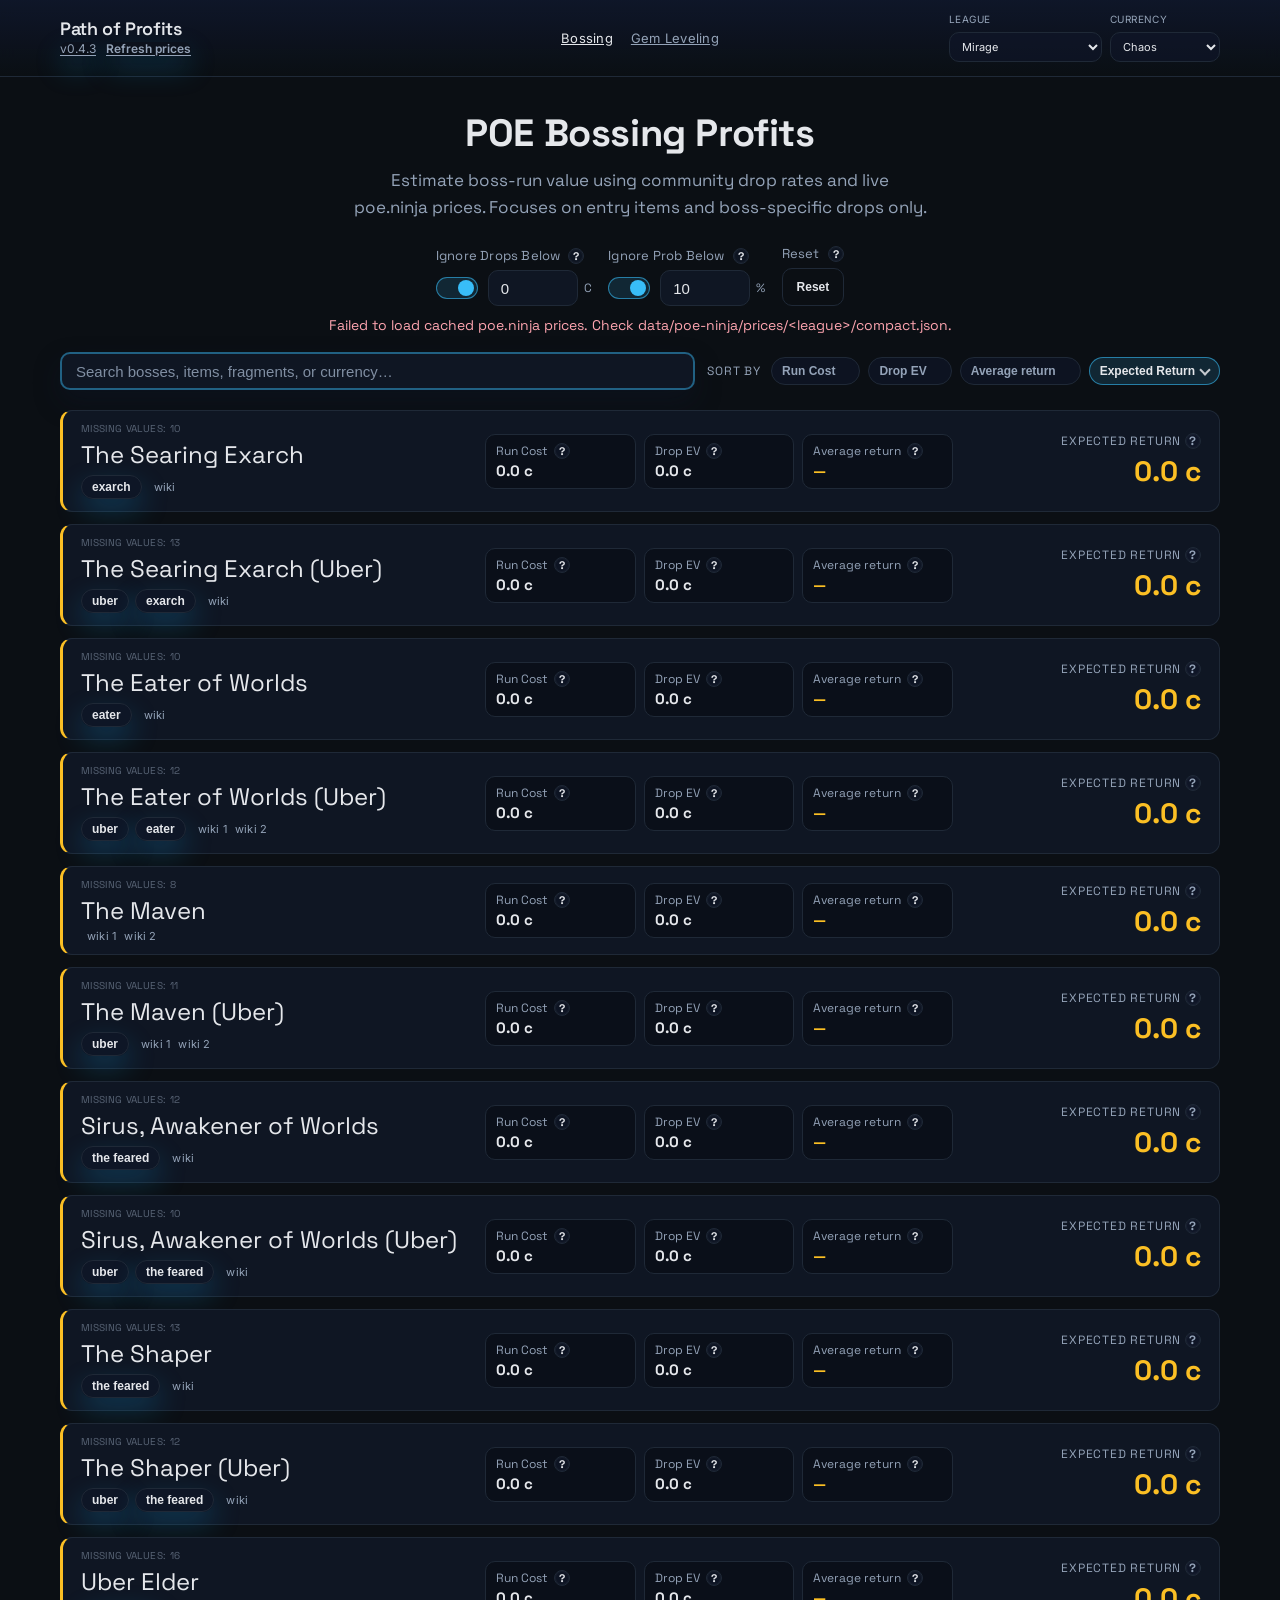
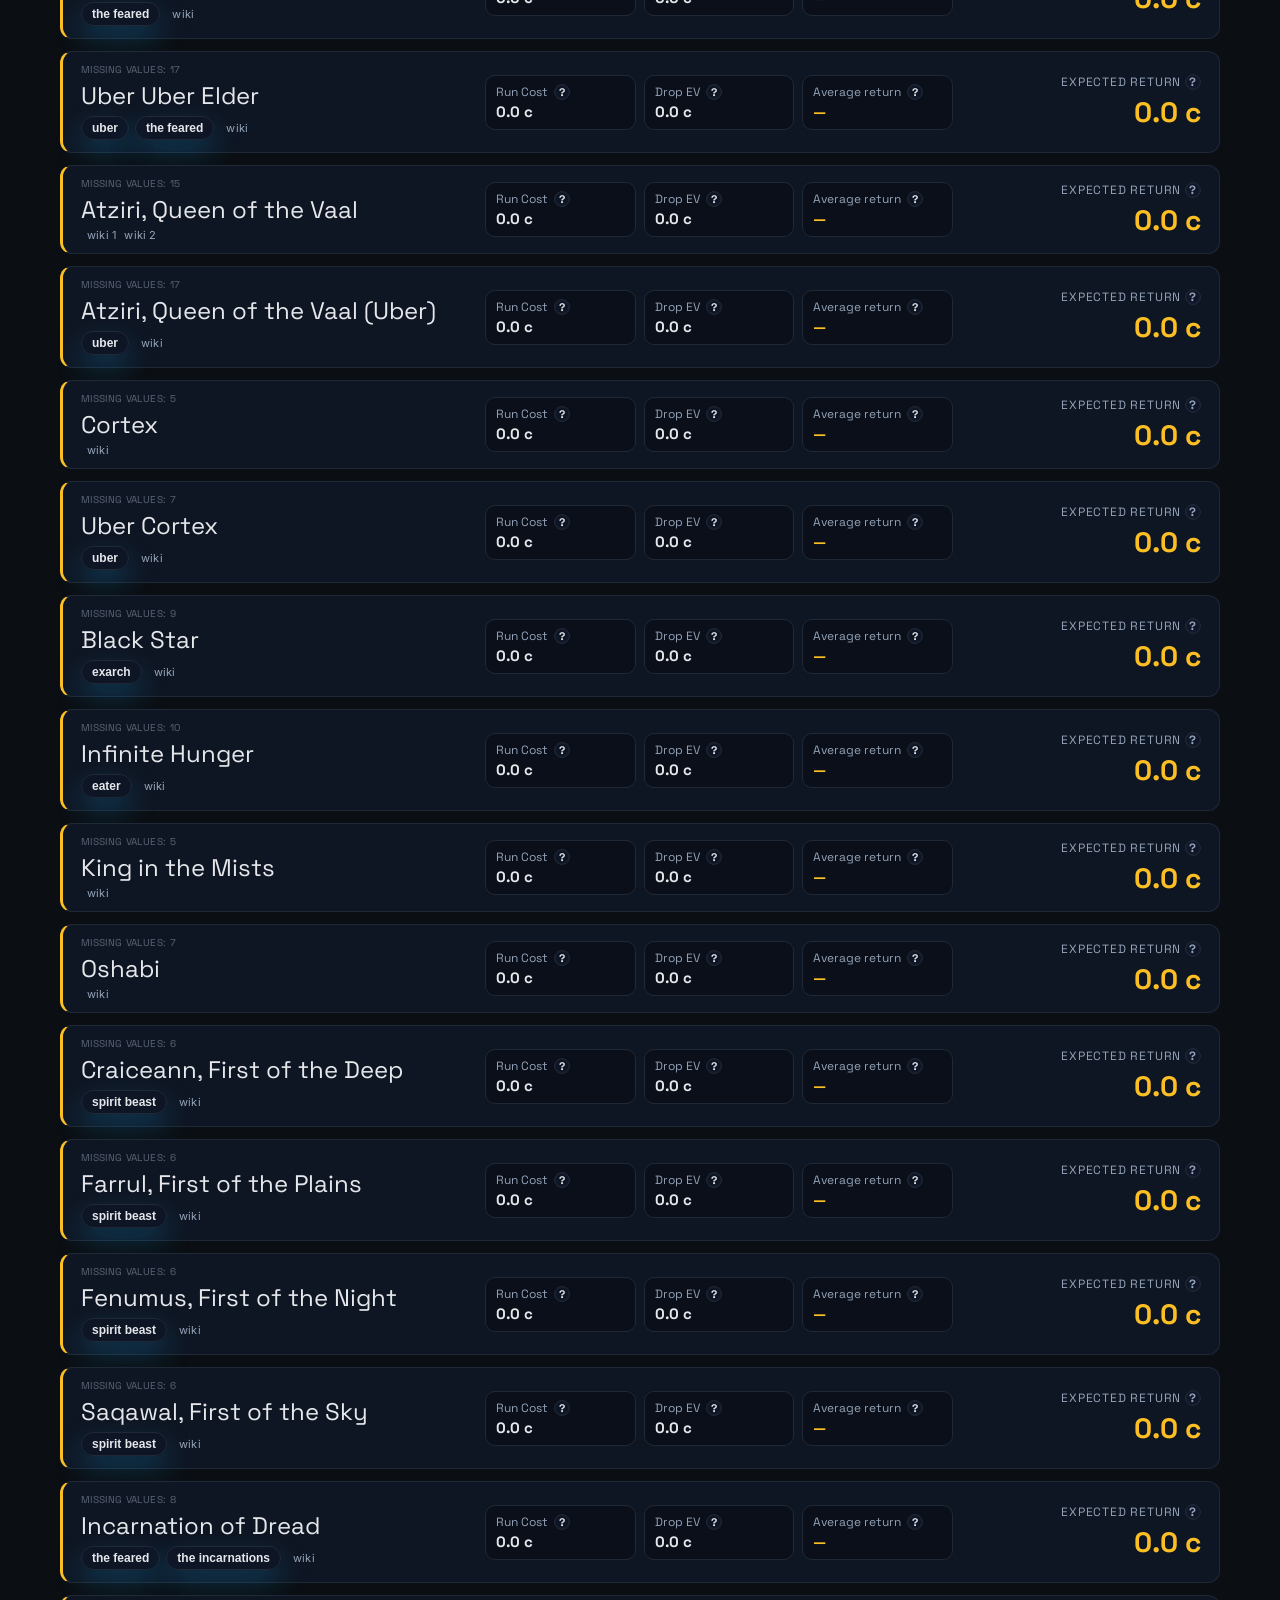
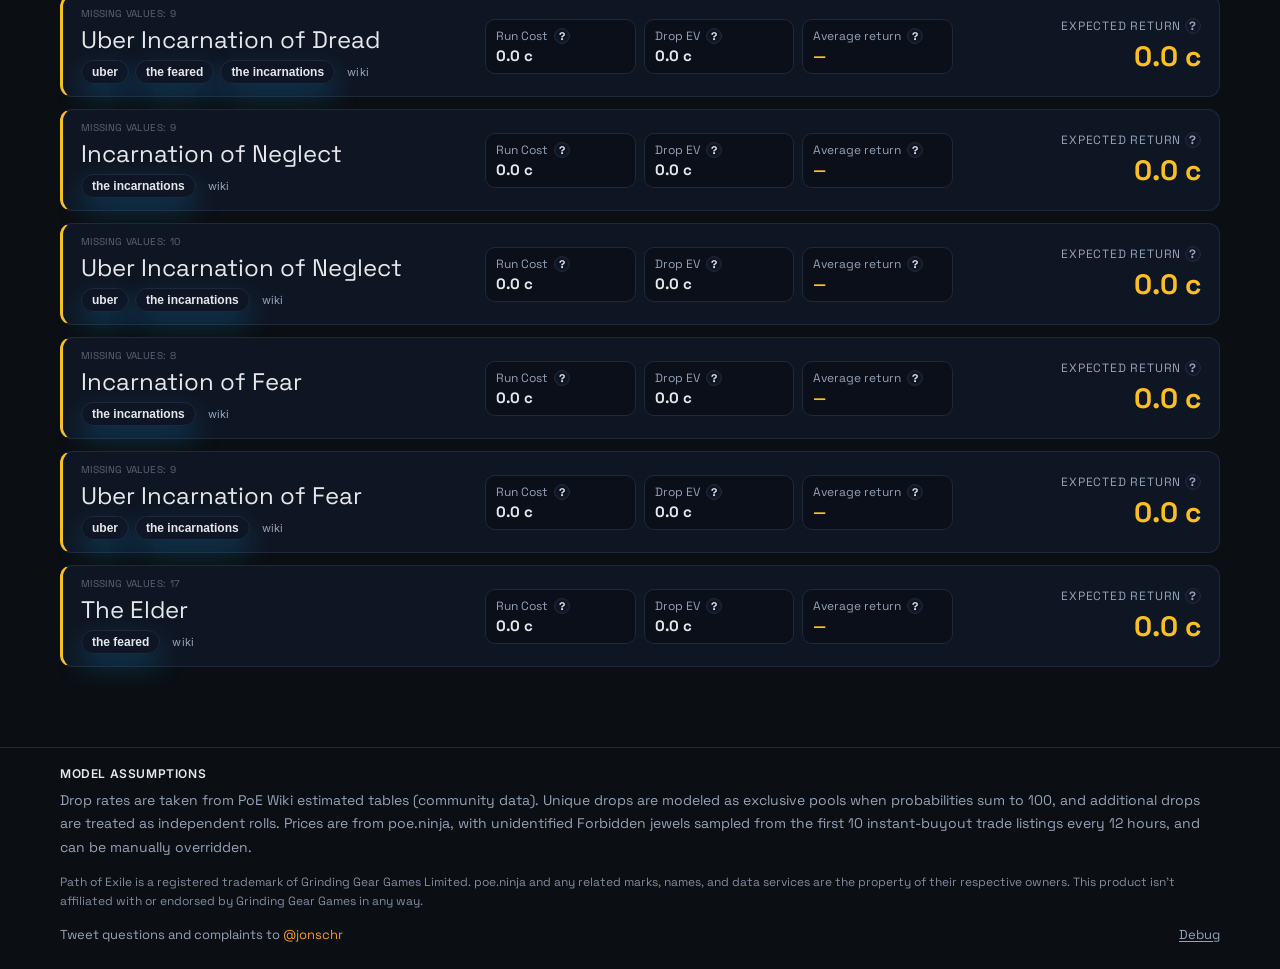
==== index.html @ ffb8727a "Add unidentified jewel pricing and update disclaimers - Price Forbidden Flame and Flesh from trade l" ====
<!doctype html>
<html lang="en">
<head>
  <meta charset="utf-8" />
  <meta name="viewport" content="width=device-width, initial-scale=1" />
  <title>Path of Profits: POE Mirage Bossing Profitability</title>
  <meta name="description" content="Path of Profits helps Path of Exile players estimate POE Mirage bossing profitability using community drop rates and live market prices." />
  <link rel="stylesheet" href="styles.css" />
  <!-- Google tag (gtag.js) -->
  <script async src="https://www.googletagmanager.com/gtag/js?id=G-WSY4V2LS0X"></script>
  <script>
    window.dataLayer = window.dataLayer || [];
    function gtag(){dataLayer.push(arguments);}
    gtag('js', new Date());

    gtag('config', 'G-WSY4V2LS0X');
  </script>
</head>
<body>
  <nav class="top-nav" aria-label="Primary">
    <div class="top-nav-inner">
      <div class="top-nav-brand-block">
        <a class="top-nav-brand" href="./">Path of Profits</a>
        <div class="top-nav-subline">
          <button type="button" id="openChangelog" class="top-nav-version-link" aria-haspopup="dialog" aria-controls="changelogDialog">v0.4.3</button>
          <button id="refresh" class="top-nav-inline-link has-tooltip" type="button" data-tooltip="Refresh reloads cached data or refetches live poe.ninja data, depending on the current mode. Updated timestamps reflect the upstream data timestamp, not when you click refresh." aria-label="Refresh reloads cached data or refetches live poe.ninja data, depending on the current mode. Updated timestamps reflect the upstream data timestamp, not when you click refresh.">Refresh prices</button>
        </div>
      </div>
      <div class="top-nav-center">
        <div class="top-nav-links">
          <a class="top-nav-link is-active" href="./">Bossing</a>
          <a class="top-nav-link" href="gem-leveling.html">Gem Leveling</a>
        </div>
      </div>
      <div class="top-nav-meta top-nav-settings" aria-label="Site settings">
        <div class="top-nav-setting">
          <label for="leagueSelect">League</label>
          <select id="leagueSelect"></select>
        </div>
        <div class="top-nav-setting">
          <label for="displayCurrency">Currency</label>
          <select id="displayCurrency">
            <option value="chaos" selected>Chaos</option>
            <option value="divine">Divine</option>
          </select>
        </div>
      </div>
    </div>
  </nav>
  <header class="page-header">
    <div class="page-header-inner">
      <div class="header-row">
        <div class="header-left">
          <h1>POE Bossing Profits</h1>
          <div class="subtitle">
            Estimate boss-run value using community drop rates and live poe.ninja prices. Focuses on entry items and boss-specific drops only.
          </div>
        </div>
        <!--
        <div class="header-right">
          <div class="control-compact header-control">
            <label for="priceSource">Price Source</label>
            <select id="priceSource">
              <option value="poe-ninja">poe.ninja</option>
            </select>
          </div>
        </div>
        -->
      </div>
    </div>
  </header>

  <div class="wrap">
    <section class="boss-controls">
      <div class="control-grid">
        <div>
          <div class="label-row">
            <label for="minValueInput">Ignore Drops Below</label>
            <span class="info-dot has-tooltip" data-tooltip="Drops below this value are treated as zero." tabindex="0" aria-label="Drops below this value are treated as zero.">?</span>
          </div>
          <div class="min-filter">
            <label class="switch">
              <input type="checkbox" id="minValueToggle" />
              <span class="slider"></span>
            </label>
            <div class="input-with-unit">
              <input id="minValueInput" type="number" min="0" step="0.1" />
              <span class="input-unit" id="minValueUnit">div</span>
            </div>
          </div>
        </div>
        <div>
          <div class="label-row">
            <label for="minProbInput">Ignore Prob Below</label>
            <span class="info-dot has-tooltip" data-tooltip="Drops with probability below this percent are treated as zero." tabindex="0" aria-label="Drops with probability below this percent are treated as zero.">?</span>
          </div>
          <div class="min-filter">
            <label class="switch">
              <input type="checkbox" id="minProbToggle" />
              <span class="slider"></span>
            </label>
            <div class="input-with-unit">
              <input id="minProbInput" type="number" min="0" max="100" step="0.01" />
              <span class="input-unit">%</span>
            </div>
          </div>
        </div>
        <div class="control-compact">
          <div class="label-row">
            <label for="resetAll">Reset</label>
            <span class="info-dot has-tooltip" data-tooltip="Resets manual price overrides, include toggles, league/currency selections, filters, and debug back to defaults." tabindex="0" aria-label="Resets manual price overrides, include toggles, league/currency selections, filters, and debug back to defaults.">?</span>
          </div>
          <button id="resetAll" class="button-secondary" type="button">Reset</button>
        </div>
      </div>
      <div id="status" class="status">Ready.</div>
    </section>

    <section class="sort-search" aria-label="Search and sort bosses">
      <div class="search-bar">
        <input id="searchInput" type="search" placeholder="Search bosses, items, fragments, or currency…" autocomplete="off" />
      </div>
      <div class="sort-bar" aria-label="Sort bosses">
        <div class="sort-label">Sort by</div>
        <div class="sort-options">
          <button class="sort-button" type="button" data-sort-key="entryCost" data-sort-label="Run Cost">Run Cost</button>
          <button class="sort-button" type="button" data-sort-key="expectedDrops" data-sort-label="Drop EV">Drop EV</button>
          <button class="sort-button" type="button" data-sort-key="dropVsCost" data-sort-label="Average return">Average return</button>
          <button class="sort-button" type="button" data-sort-key="expectedProfit" data-sort-label="Expected Return">Expected Return</button>
        </div>
      </div>
    </section>

    <section id="bossList" class="boss-list"></section>
  </div>

  <footer class="site-footer">
    <div class="site-footer-inner">
      <section class="footer-card" aria-labelledby="modelAssumptionsTitle">
        <div class="footer-card-kicker">Model Assumptions</div>
        <div id="modelAssumptionsTitle" class="footer-card-copy">
          Drop rates are taken from PoE Wiki estimated tables (community data). Unique drops are modeled as exclusive pools when probabilities sum to 100, and additional drops are treated as independent rolls. Prices are from poe.ninja, with unidentified Forbidden jewels sampled from the first 10 instant-buyout trade listings every 12 hours, and can be manually overridden.
        </div>
      </section>
      <div class="footer-legal">
        Path of Exile is a registered trademark of Grinding Gear Games Limited. poe.ninja and any related marks, names, and data services are the property of their respective owners. This product isn't affiliated with or endorsed by Grinding Gear Games in any way.
      </div>
      <div class="site-footer-topline muted">
        <span>Tweet questions and complaints to <a class="link" href="https://x.com/jonschr" target="_blank" rel="noreferrer">@jonschr</a></span>
        <a id="openDebug" class="footer-inline-link" href="#debugDialog" aria-haspopup="dialog" aria-controls="debugDialog">Debug</a>
      </div>
    </div>
  </footer>

  <dialog id="changelogDialog" class="lightbox-dialog" aria-labelledby="changelogDialogTitle">
      <div class="lightbox-shell">
        <div class="lightbox-header">
          <div>
            <div class="lightbox-kicker">Changelog</div>
            <h2 id="changelogDialogTitle" class="lightbox-title">Version history</h2>
          </div>
          <button type="button" id="closeChangelog" class="lightbox-close" aria-label="Close changelog">Close</button>
        </div>
        <div class="lightbox-body">
          <div class="changelog-content">
            <article class="changelog-entry">
            <div class="changelog-meta"><span class="changelog-version">v0.4.3</span><span>2026-08-18</span></div>
            <ul class="changelog-list">
              <li>Added 12-hour pricing for unidentified Forbidden Flame and Forbidden Flesh drops by averaging the first 10 instant-buyout trade listings for each normal and Uber item-level band.</li>
              <li>Updated The Light of Meaning trade link to search for unidentified jewels without changing its existing price source.</li>
              <li>Updated every app footer with Grinding Gear Games' required third-party disclaimer.</li>
            </ul>
          </article>
            <article class="changelog-entry">
            <div class="changelog-meta"><span class="changelog-version">v0.4.2</span><span>2026-08-18</span></div>
            <ul class="changelog-list">
              <li>Corrected Forbidden Flame and Forbidden Flesh wiki and trade links to search for unidentified jewels, using separate item-level filters for normal and Uber boss drops.</li>
              <li>Stopped applying identified poe.ninja jewel averages to unidentified Forbidden Flame and Forbidden Flesh drops; their prices remain manually editable until a reliable unidentified price source is integrated.</li>
            </ul>
          </article>
            <article class="changelog-entry">
            <div class="changelog-meta"><span class="changelog-version">v0.4.1</span><span>2026-04-03</span></div>
            <ul class="changelog-list">
              <li>Corrected Uber boss entry costs so fragment-based Uber encounters now require 4 fragments instead of 5, matching the 3.28 change.</li>
              <li>Added 3.28 exceptional support gem drops to supported bosses in the bossing calculator, using pinned level 1 uncorrupted gem entries from the existing price data.</li>
              <li>Refined Maven exceptional-gem modeling by removing the generic regular-Maven awakened-gem placeholder, keeping Invert the Rules Support at 2% on both Maven variants, and zeroing unconfirmed Uber Maven awakened gem rates.</li>
            </ul>
            </article>
            <article class="changelog-entry">
            <div class="changelog-meta"><span class="changelog-version">v0.4</span><span>2026-03-18</span></div>
            <ul class="changelog-list">
              <li>Added gem leveling profitability calculations for leveling and corruption/quality pathways.</li>
            </ul>
            </article>
            <article class="changelog-entry">
            <div class="changelog-meta"><span class="changelog-version">v0.3</span><span>2026-03-17</span></div>
            <ul class="changelog-list">
              <li>Removed the active poe.watch pricing path in favor of poe.ninja plus official Path of Exile league discovery.</li>
              <li>Expanded poe.ninja ingestion for invitations, fragments, maps, gems, exchange-backed categories, and richer metadata intended for future pages.</li>
              <li>Fixed inflated pricing caused by linked 5L and 6L variants being averaged into base unique item prices, and surfaced low-confidence pricing notes in the UI.</li>
              <li>Reworked the page chrome with a shared top nav/footer treatment, changelog and debug lightboxes, footer legal copy, and a simpler control strip that removes the global variant-pricing dropdown.</li>
            </ul>
            </article>
            <article class="changelog-entry">
            <div class="changelog-meta"><span class="changelog-version">v0.2.13</span><span>2026-03-09</span></div>
            <ul class="changelog-list">
              <li>Corrected Incarnation of Fear loot tables by moving Woespike to Uber Incarnation of Fear and restoring The Unseen Hue to the normal boss drop pool.</li>
            </ul>
            </article>
            <article class="changelog-entry">
            <div class="changelog-meta"><span class="changelog-version">v0.2.12</span><span>2026-03-02</span></div>
            <ul class="changelog-list">
              <li>Updated the page title tag to "Path of Profits: POE Mirage Bossing Profitability".</li>
              <li>Added a meta description that explicitly mentions Path of Exile for clearer search snippet context.</li>
            </ul>
            </article>
            <article class="changelog-entry">
            <div class="changelog-meta"><span class="changelog-version">v0.2.11</span><span>2026-02-22</span></div>
            <ul class="changelog-list">
              <li>Updated league-date assumptions for the RefresherLeaf/Phrecia extension by treating Phrecia 2.0 and Hardcore Phrecia 2.0 as active through 2026-04-23T21:00:00Z when upstream end dates lag.</li>
              <li>Updated local league filtering so Phrecia 2.0 appears in the local server league dropdown under the same end-date override.</li>
              <li>Fixed static data build reliability by treating sentinel league end dates (for example 0001-01-01T00:00:00Z) as open-ended, preventing poe.ninja update failures like "No usable leagues" when index endpoints return 404.</li>
            </ul>
            </article>
            <article class="changelog-entry">
            <div class="changelog-meta"><span class="changelog-version">v0.2.10</span><span>2026-02-12</span></div>
            <ul class="changelog-list">
              <li>Added a local-only "Build Static" action in the mode links so static JSON generation can be triggered from the UI.</li>
              <li>Added a local build endpoint in the dev server to run `scripts/update-data.js` and `scripts/update-data-ninja.js` with clear success/error responses.</li>
              <li>Hardened poe.ninja static generation by adding league-source fallbacks when index-state endpoints are unavailable.</li>
              <li>Updated gh-pages publish workflow to force-add generated `data/poe-watch` and `data/poe-ninja` artifacts even though they are ignored on `master`.</li>
              <li>Adjusted automated data refresh cadence from hourly to every 6 hours.</li>
            </ul>
            </article>
            <article class="changelog-entry">
            <div class="changelog-meta"><span class="changelog-version">v0.2.9</span><span>2026-02-12</span></div>
            <ul class="changelog-list">
              <li>Improved debug readability with clearer sectioning and explicit source language for league/pricing origins, including cache key and endpoint context.</li>
              <li>Expanded fallback diagnostics to show requested types/categories and the matched category used for fallback price resolution (from -> to).</li>
              <li>Fixed the debug copy icon rendering and tightened debug panel text presentation for easier scanning.</li>
            </ul>
            </article>
            <article class="changelog-entry">
            <div class="changelog-meta"><span class="changelog-version">v0.2.8</span><span>2026-02-12</span></div>
            <ul class="changelog-list">
              <li>Reworked boss detail layout and interactivity: moved sources into summary tags, restored per-pool drop cards, refined borders/radii/padding, and moved accent bars to span full boss cards.</li>
              <li>Simplified drop/entry editing flow: probabilities and prices are directly editable, custom-edited fields have strong highlighting, and EV/subtotals remain calculated outputs with consistent compact input sizing.</li>
              <li>Added stable ordering during local edits so boss rows no longer jump while typing; sorting now re-applies on explicit global actions (search/sort/filter/refresh/settings changes).</li>
              <li>Unified visual styling with a tighter tokenized palette, improved typography/readability (Inter for item/input UI), updated warning-note presentation, and adjusted hover/open detail states.</li>
              <li>Expanded mobile usability: denser no-horizontal-scroll tables, balanced subtitle wrapping with smaller copy, and a structured 3-row control layout (3 controls, then 2 filters, then 2 action buttons).</li>
              <li>Default display currency is now Chaos for new/default sessions while preserving any saved user preference.</li>
            </ul>
            </article>
            <article class="changelog-entry">
            <div class="changelog-meta"><span class="changelog-version">v0.2.7</span><span>2026-02-12</span></div>
            <ul class="changelog-list">
              <li>Added Spirit Beast bosses (Craiceann, Farrul, Fenumus, Saqawal) with unique set pools and guaranteed 100% boss-beast drops.</li>
              <li>Added boss tags with search integration: tags are now indexed by the main search and can be clicked to filter the boss list.</li>
              <li>Introduced and normalized shared tag groups (Uber, Exarch, Eater, The Feared, The Incarnations, Spirit Beast) with consistent capitalization in data.</li>
              <li>Adjusted boss summary layout: missing-price count now appears above the boss name in a compact style, and tag chips are shown as natural-width inline pills.</li>
            </ul>
            </article>
            <article class="changelog-entry">
            <div class="changelog-meta"><span class="changelog-version">v0.2.6</span><span>2026-02-11</span></div>
            <ul class="changelog-list">
              <li>Refactored the app into modular services (trade, leagues, pricing, HTTP/cache/repositories) to reduce single-file coupling and improve maintainability.</li>
              <li>Stabilized league persistence so selected league is retained across refreshes, with simplified league setting ownership.</li>
              <li>Restored item icon rendering by preserving icon URLs in cached price data and bypassing stale iconless cache entries.</li>
              <li>Cleaned up unused CSS selectors without changing item icon sizing/layout behavior.</li>
            </ul>
            </article>
            <article class="changelog-entry">
            <div class="changelog-meta"><span class="changelog-version">v0.2.5</span><span>2026-02-11</span></div>
            <ul class="changelog-list">
              <li>Added trade links for boss drops with query-based Path of Exile trade searches for unique items and divination cards.</li>
              <li>Expanded trade-link coverage by combining explicit seed mappings with automatic fallback generation for eligible unique drops.</li>
              <li>Refined trade seed behavior for known special cases (exchange links) and corrected Mortal Rage mapping.</li>
            </ul>
            </article>
            <article class="changelog-entry">
            <div class="changelog-meta"><span class="changelog-version">v0.2.4</span><span>2026-02-10</span></div>
            <ul class="changelog-list">
              <li>Pinned poe.watch IDs for items with misleading 6-link prices (Gluttonous Tide, Atziri's Splendour).</li>
              <li>Added support for explicit poe.watch IDs in boss drop definitions.</li>
            </ul>
            </article>
            <article class="changelog-entry">
            <div class="changelog-meta"><span class="changelog-version">v0.2.3</span><span>2026-02-10</span></div>
            <ul class="changelog-list">
              <li>Avoided six-link poe.watch prices by preferring unlinked entries when multiple variants exist.</li>
              <li>Improved mobile tables with scrollable wrappers and overflow containment.</li>
            </ul>
            </article>
            <article class="changelog-entry">
            <div class="changelog-meta"><span class="changelog-version">v0.2.2</span><span>2026-02-10</span></div>
            <ul class="changelog-list">
              <li>Prioritized poe.watch exchange/ratios pricing (live + static builds) with fallback to category data.</li>
              <li>Updated poe.ninja endpoints to the new /poe1/api/economy/stash/current path.</li>
              <li>Mobile layout fixes: summary metrics layout, table scroll wrappers, overflow clamps, and search persistence.</li>
            </ul>
            </article>
            <article class="changelog-entry">
            <div class="changelog-meta"><span class="changelog-version">v0.2.1</span><span>2026-02-10</span></div>
            <ul class="changelog-list">
              <li>Adjusted Elder/Uber Elder/Uber Uber Elder drops and entry costs, and restored The Elder.</li>
              <li>Added PoE Wiki sources for newly added bosses.</li>
              <li>Refined boss tables for Sirus, Exarch/Eater, and Uber Shaper/Uber Maven.</li>
            </ul>
            </article>
            <article class="changelog-entry">
            <div class="changelog-meta"><span class="changelog-version">v0.2</span><span>2026-02-10</span></div>
            <ul class="changelog-list">
              <li>Expanded and reworked boss loot tables (Uber Elder/Uber Uber Elder, Sirus, Exarch/Eater) and added new bosses with PoE Wiki sources.</li>
              <li>Updated UI: average return metric, filters, sorting, header layout, and other visual refinements.</li>
              <li>Added Google tag and structured changelog.</li>
            </ul>
            </article>
            <article class="changelog-entry">
            <div class="changelog-meta"><span class="changelog-version">v0.1.14</span><span>2026-02-10</span></div>
            <ul class="changelog-list">
              <li>Added Average return metric (multiplier) and sortable metrics; removed volatility column.</li>
              <li>Added default drop filters (0.5 div min value, 10% min probability) with units and default-on toggles.</li>
              <li>Refined layout and UI: centered header, combined search + sort row, updated info dots and metric cards, adjusted inputs and dropdown sizing.</li>
              <li>Added footer actions (debug toggle + local hit counter) and installed Google tag.</li>
            </ul>
            </article>
          </div>
        </div>
      </div>
    </dialog>

  <dialog id="debugDialog" class="lightbox-dialog debug-dialog" aria-labelledby="debugDialogTitle">
      <div class="lightbox-shell">
        <div class="lightbox-header">
          <div>
            <div class="lightbox-kicker">Debug</div>
            <h2 id="debugDialogTitle" class="lightbox-title">Diagnostics</h2>
          </div>
          <button type="button" id="closeDebug" class="lightbox-close" aria-label="Close debug dialog">Close</button>
        </div>
        <div class="lightbox-body">
          <div class="debug-header">
            <span>Debug Output</span>
            <button id="copyDebug" class="icon-button" title="Copy debug output" aria-label="Copy debug output">
              <svg class="icon-copy" viewBox="0 0 24 24" aria-hidden="true">
                <rect x="9" y="9" width="13" height="13" rx="2"></rect>
                <path d="M5 15H4a2 2 0 0 1-2-2V4a2 2 0 0 1 2-2h9a2 2 0 0 1 2 2v1"></path>
              </svg>
            </button>
          </div>
          <pre id="debugContent" class="debug-content"></pre>
        </div>
      </div>
  </dialog>

  <script src="modules/trade.js" defer></script>
  <script src="modules/ninja-types.js" defer></script>
  <script src="modules/settings-store.js" defer></script>
  <script src="modules/http-client.js" defer></script>
  <script src="modules/cache-store.js" defer></script>
  <script src="modules/repositories.js" defer></script>
  <script src="modules/leagues.js" defer></script>
  <script src="modules/pricing.js" defer></script>
  <script src="app.js" defer></script>
</body>
</html>
---- styles.css ----
@import url('https://fonts.googleapis.com/css2?family=Inter:wght@400;500;600&family=JetBrains+Mono:wght@400;500&family=Space+Grotesk:wght@400;500;600;700&display=swap');

:root {
	color-scheme: dark;
	--bg: #0b0f14;
	--panel: #111827;
	--panel-2: #0f172a;
	--surface-1: #0f1623;
	--surface-2: #121c2b;
	--surface-3: #162337;
	--surface-overlay: rgba(15, 23, 42, 0.6);
	--surface-overlay-soft: rgba(15, 23, 42, 0.5);
	--surface-overlay-strong: rgba(15, 23, 42, 0.98);
	--surface-card: rgba(12, 14, 20, 0.6);
	--surface-metric: rgba(7, 10, 18, 0.55);
	--ink: #e5e7eb;
	--muted: #94a3b8;
	--accent: #38bdf8;
	--accent-2: #22c55e;
	--accent-3: #f59e0b;
	--accent-border-soft: rgba(56, 189, 248, 0.45);
	--accent-border: rgba(56, 189, 248, 0.58);
	--accent-border-strong: rgba(56, 189, 248, 0.72);
	--accent-bg-soft: rgba(56, 189, 248, 0.14);
	--accent-bg-faint: rgba(56, 189, 248, 0.1);
	--accent-focus-ring: rgba(56, 189, 248, 0.2);
	--border: #1f2937;
	--shadow: 0 14px 30px rgba(2, 6, 23, 0.4);
	--mono:
		'JetBrains Mono', ui-monospace, SFMono-Regular, Menlo, Monaco, Consolas,
		'Liberation Mono', 'Courier New', monospace;
	--display: 'Space Grotesk', 'Segoe UI', sans-serif;
	--ui: 'Inter', 'Segoe UI', sans-serif;
}

* {
	box-sizing: border-box;
}

body {
	margin: 0;
	display: flex;
	flex-direction: column;
	font-family: var(--display);
	font-size: 17px;
	background: var(--bg);
	color: var(--ink);
	min-height: 100vh;
	overflow-x: hidden;
}

.top-nav {
	position: sticky;
	top: 0;
	z-index: 1100;
	border-bottom: 1px solid var(--border);
	background:
		linear-gradient(180deg, rgba(15, 23, 42, 0.96), rgba(11, 15, 20, 0.92));
	backdrop-filter: blur(8px);
}

.top-nav-inner {
	max-width: 1200px;
	margin: 0 auto;
	padding: 14px 20px;
	display: grid;
	grid-template-columns: 1fr auto 1fr;
	align-items: center;
	gap: 16px;
}

.top-nav-brand-block {
	display: grid;
	gap: 4px;
	justify-self: start;
}

.top-nav-subline {
	display: inline-flex;
	align-items: center;
	gap: 10px;
}

.top-nav-center {
	display: flex;
	align-items: center;
	justify-content: center;
}

.top-nav-links {
	display: inline-flex;
	align-items: center;
	justify-content: center;
	flex-wrap: wrap;
	gap: 18px;
}

.top-nav-brand {
	color: var(--ink);
	text-decoration: none;
	font-family: var(--display);
	font-size: 18px;
	font-weight: 600;
	line-height: 1;
	letter-spacing: -0.02em;
}

.top-nav-version-link {
	width: fit-content;
	padding: 0;
	border: 0;
	background: transparent;
	color: var(--muted);
	font-family: var(--ui);
	font-size: 12px;
	font-weight: 400;
	line-height: 1.2;
	text-decoration: underline;
	text-underline-offset: 2px;
	cursor: pointer;
}

.top-nav-link {
	color: var(--muted);
	text-decoration: underline;
	font-family: var(--ui);
	font-size: 13px;
	font-weight: 400;
	line-height: 1;
	letter-spacing: 0.02em;
	transition: color 140ms ease;
}

.top-nav-meta {
	display: flex;
	align-items: end;
	justify-self: end;
	justify-content: flex-end;
}

.top-nav-settings {
	gap: 8px;
}

.top-nav-setting {
	display: grid;
	gap: 2px;
	min-width: 0;
}

.top-nav-setting label {
	color: var(--muted);
	font-family: var(--ui);
	font-size: 10px;
	line-height: 1;
	letter-spacing: 0.04em;
	text-transform: uppercase;
}

.top-nav-setting select {
	min-width: 110px;
	height: 30px;
	padding: 4px 24px 4px 8px;
	border: 1px solid var(--border);
	border-radius: 10px;
	background: var(--surface-overlay);
	color: var(--ink);
	font-family: var(--ui);
	font-size: 11px;
}

.top-nav-inline-link {
	padding: 0;
	border: 0;
	background: transparent;
	color: var(--muted);
	font-family: var(--ui);
	font-size: 12px;
	line-height: 1.2;
	text-decoration: underline;
	text-underline-offset: 2px;
	cursor: pointer;
}

.top-nav-inline-link:hover,
.top-nav-inline-link:focus-visible {
	color: var(--ink);
}

.top-nav-version-link:hover,
.top-nav-version-link:focus-visible,
.top-nav-link:hover,
.top-nav-link:focus-visible,
.top-nav-link.is-active {
	color: var(--ink);
}

.wrap {
	flex: 1 0 auto;
	width: 100%;
	max-width: 1200px;
	margin: 0 auto;
	padding: 0 20px;
	overflow-x: visible;
}

.page-header {
	width: 100%;
}

.page-header-inner {
	max-width: 1200px;
	margin: 0 auto;
	padding: 32px 20px 24px;
	display: grid;
	gap: 14px;
}

.header-row {
	display: flex;
	align-items: center;
	justify-content: center;
	gap: 20px;
	position: relative;
}

.header-left {
	display: grid;
	gap: 10px;
	justify-items: center;
	text-align: center;
}

.header-right {
	position: absolute;
	top: 0;
	right: 0;
}

.header-control {
	display: flex;
	flex-direction: column;
	gap: 6px;
	align-items: flex-end;
}

.header-control label {
	font-size: 11px;
	text-transform: uppercase;
	letter-spacing: 0.6px;
}

h1 {
	margin: 0;
	font-family: var(--display);
	font-size: clamp(28px, 4vw, 38px);
	letter-spacing: -0.4px;
}

.subtitle {
	color: var(--muted);
	max-width: 720px;
	line-height: 1.6;
	text-align: center;
	text-wrap: balance;
}

.meta-panels {
	margin: 16px 6px 0;
	display: grid;
	grid-template-columns: 1fr;
	gap: 12px;
	align-items: start;
}

.meta-panel {
	border: 1px solid var(--border);
	border-radius: 8px;
	background: var(--surface-1);
	overflow: hidden;
}

.meta-summary {
	padding: 10px 12px;
	display: flex;
	align-items: center;
	justify-content: space-between;
	gap: 10px;
	color: var(--muted);
	font-size: 12px;
	letter-spacing: 0.4px;
	text-transform: uppercase;
	cursor: pointer;
	list-style: none;
}

.meta-summary::-webkit-details-marker {
	display: none;
}

.meta-summary::marker {
	content: '';
}

.meta-body {
	padding: 10px 12px;
	border-top: 1px solid var(--border);
}

.local-mode-links {
	position: fixed;
	left: 10px;
	bottom: 10px;
	z-index: 1200;
	display: grid;
	gap: 6px;
	padding: 7px 8px;
	border: 1px solid var(--border);
	border-radius: 8px;
	background: rgba(11, 15, 20, 0.92);
	box-shadow: 0 10px 24px rgba(2, 6, 23, 0.34);
	font-size: 10px;
	line-height: 1;
	max-width: min(92vw, 430px);
}

.local-mode-row {
	display: flex;
	flex-wrap: wrap;
	align-items: center;
	gap: 6px;
}

.local-mode-meta {
	display: flex;
	flex-wrap: wrap;
	align-items: center;
	gap: 8px;
	min-width: 0;
}

.local-mode-label {
	color: var(--muted);
	letter-spacing: 0.45px;
	text-transform: uppercase;
}

.local-mode-link {
	display: inline-flex;
	align-items: center;
	justify-content: center;
	width: auto;
	color: var(--ink);
	text-decoration: none;
	border: 1px solid var(--border);
	border-radius: 5px;
	padding: 4px 7px;
	background: var(--surface-2);
}

.local-mode-button {
	font: inherit;
	line-height: 1;
	cursor: pointer;
	width: auto;
	min-width: 0;
	padding: 4px 8px;
}

.local-mode-button[disabled] {
	opacity: 0.65;
	cursor: wait;
}

.local-mode-link.is-active {
	border-color: var(--accent-2);
	color: var(--accent-2);
	background: rgba(34, 197, 94, 0.14);
}

.local-mode-link:hover {
	border-color: var(--accent-border);
}

.local-mode-feedback,
.local-mode-summary {
	min-width: 0;
	white-space: nowrap;
	overflow: hidden;
	text-overflow: ellipsis;
}

.local-mode-feedback {
	color: var(--ink);
	font-size: 11px;
}

.local-mode-feedback[data-tone='ready'] {
	color: var(--muted);
}

.local-mode-feedback[data-tone='busy'] {
	color: var(--accent);
}

.local-mode-feedback[data-tone='error'] {
	color: #fca5a5;
}

.local-mode-summary {
	color: var(--muted);
	font-size: 10px;
	letter-spacing: 0.35px;
	text-transform: uppercase;
}

.changelog-content {
	display: grid;
	gap: 12px;
	text-transform: none;
	letter-spacing: 0;
}

.changelog-entry {
	border: 0;
	border-radius: 0;
	background: transparent;
	padding: 0;
}

.changelog-meta {
	display: flex;
	align-items: center;
	gap: 8px;
	font-size: 12px;
	letter-spacing: 0.3px;
	color: var(--muted);
	margin-bottom: 4px;
}

.changelog-version {
	color: var(--ink);
	font-weight: 700;
	font-size: 14px;
}

.changelog-list {
	margin: 0;
	padding-left: 18px;
}

.changelog-list li {
	margin: 4px 0;
	color: var(--ink);
	line-height: 1.45;
	font-size: 14px;
}

.lightbox-dialog {
	width: min(760px, calc(100vw - 32px));
	max-height: min(82vh, 860px);
	padding: 0;
	border: 1px solid var(--border);
	border-radius: 14px;
	background: var(--panel);
	color: var(--ink);
	box-shadow: 0 22px 60px rgba(2, 6, 23, 0.65);
}

.lightbox-dialog::backdrop {
	background: rgba(2, 6, 23, 0.72);
	backdrop-filter: blur(4px);
}

.lightbox-shell {
	display: grid;
	max-height: inherit;
}

.lightbox-header {
	display: flex;
	align-items: start;
	justify-content: space-between;
	gap: 16px;
	padding: 18px 20px 14px;
	border-bottom: 1px solid var(--border);
}

.lightbox-kicker {
	color: var(--muted);
	font-family: var(--ui);
	font-size: 11px;
	letter-spacing: 0.5px;
	text-transform: uppercase;
}

.lightbox-title {
	margin: 4px 0 0;
	font-size: 24px;
	line-height: 1.1;
}

.lightbox-close {
	width: auto;
	min-width: 0;
	padding: 7px 10px;
	border: 1px solid var(--border);
	border-radius: 8px;
	background: var(--surface-2);
	color: var(--ink);
	font: inherit;
	line-height: 1;
	cursor: pointer;
}

.lightbox-body {
	padding: 18px 20px 20px;
	overflow: auto;
}


.button-secondary {
	background: transparent;
	border: 1px solid var(--border);
	color: var(--ink);
	box-shadow: none;
	transition:
		color 0.15s ease,
		border-color 0.15s ease,
		background 0.15s ease;
}

.button-secondary:hover {
	color: var(--ink);
	border-color: var(--accent-border);
	background: var(--accent-bg-soft);
	transform: none;
}

.chips {
	display: flex;
	flex-wrap: wrap;
	gap: 8px;
	justify-content: center;
}

.chip {
	padding: 3px 10px;
	border-radius: 999px;
	background: transparent;
	border: 1px solid var(--border);
	font-size: 12px;
	letter-spacing: 0.3px;
	color: var(--muted);
}

.panel {
	background: var(--panel);
	border: 1px solid var(--border);
	border-radius: 14px;
	padding: 18px;
	box-shadow: var(--shadow);
}

.panel-full-bleed {
	width: 100vw;
	margin-left: calc(50% - 50vw);
	margin-right: calc(50% - 50vw);
	padding-left: 16px;
	padding-right: 16px;
}

.sort-search {
	display: flex;
	flex-wrap: wrap;
	align-items: center;
	justify-content: space-between;
	gap: 12px;
	margin: 18px 0 14px;
}

.sort-search .search-bar {
	flex: 1 1 320px;
	min-width: 260px;
	margin: 0;
}

.sort-search .sort-bar {
	margin: 0;
}

.search-bar input[type='search'] {
	width: 100%;
	height: 38px;
	border-radius: 10px;
	padding: 0 14px;
	background: var(--surface-1);
	border: 2px solid var(--accent-border-soft);
	font-size: 15px;
	color: var(--ink);
	box-shadow: 0 12px 26px rgba(15, 23, 42, 0.35);
	transition:
		border-color 0.15s ease,
		box-shadow 0.15s ease;
}

.search-bar input[type='search']::placeholder {
	color: rgba(148, 163, 184, 0.85);
}

.search-bar input[type='search']:focus {
	outline: none;
	border-color: var(--accent-border-strong);
	box-shadow: 0 0 0 3px var(--accent-focus-ring);
}

.sort-bar {
	display: flex;
	align-items: center;
	flex-wrap: wrap;
	gap: 10px;
	margin: 6px 0 16px;
}

.sort-label {
	font-size: 12px;
	text-transform: uppercase;
	letter-spacing: 0.8px;
	color: var(--muted);
}

.sort-options {
	display: flex;
	flex-wrap: wrap;
	gap: 8px;
}

.sort-button {
	display: inline-flex;
	align-items: center;
	width: auto;
	padding: 6px 10px;
	border-radius: 999px;
	border: 1px solid var(--border);
	background: var(--surface-overlay);
	color: var(--muted);
	font-size: 12px;
	font-weight: 600;
	box-shadow: none;
	transition:
		color 0.15s ease,
		border-color 0.15s ease,
		background 0.15s ease;
}

.sort-button::after {
	content: '';
	width: 6px;
	height: 6px;
	margin-left: 6px;
	border-right: 2px solid currentColor;
	border-bottom: 2px solid currentColor;
	opacity: 0;
	transform: translateY(-1px) rotate(45deg);
	transition:
		opacity 0.15s ease,
		transform 0.15s ease;
}

.sort-button.active::after {
	opacity: 0.85;
}

.sort-button.active[data-sort-dir='asc']::after {
	transform: translateY(1px) rotate(-135deg);
}

.sort-button.active[data-sort-dir='desc']::after {
	transform: translateY(-1px) rotate(45deg);
}

.sort-button:hover {
	transform: none;
	color: var(--ink);
	border-color: var(--accent-border);
	background: var(--accent-bg-soft);
}

.sort-button.active {
	color: var(--ink);
	border-color: var(--accent-border);
	background: var(--accent-bg-soft);
}

.gem-page-panel {
	display: grid;
	gap: 10px;
	background: transparent;
	border: 0;
	border-radius: 0;
	box-shadow: none;
	padding: 0;
}

.gem-toolbar {
	display: flex;
	flex-wrap: wrap;
	justify-content: center;
	gap: 10px 18px;
	align-items: center;
}

.gem-toolbar .control-compact {
	display: inline-flex;
	align-items: center;
	gap: 8px;
}

.gem-toolbar .control-compact > label:not(.switch) {
	margin: 0;
	white-space: nowrap;
	color: var(--muted);
	font-size: 13px;
}

.gem-toolbar .control-compact .input-with-unit,
.gem-toolbar .control-compact .switch {
	flex: 0 0 auto;
}

.gem-toolbar-link {
	font-size: 13px;
	color: var(--muted);
	text-decoration: underline;
	text-underline-offset: 2px;
}

.gem-toolbar-link:hover,
.gem-toolbar-link:focus-visible {
	color: var(--ink);
}

.gem-inline-switch {
	height: 36px;
}

.gem-toolbar #startValueLimitInput {
	width: 4.5em;
	min-width: 4.5em;
	max-width: 4.5em;
}

.gem-reset-control {
	margin-left: 2px;
}

.gem-filter-section {
	margin: 12px 0 20px;
}

.gem-filter-row {
	display: flex;
	flex-wrap: wrap;
	align-items: center;
	justify-content: center;
	gap: 10px 12px;
}

.gem-filter-bar {
	display: flex;
	flex-wrap: wrap;
	justify-content: flex-start;
	gap: 8px 10px;
}

.gem-search-field-inline {
	flex: 1 1 340px;
	max-width: 420px;
	margin: 0;
}

.gem-search-field {
	width: 100%;
	max-width: 840px;
	margin: 0 auto;
}

.gem-search-field label {
	display: block;
	margin-bottom: 6px;
}

.gem-search-field input[type='search'] {
	width: 100%;
	height: 38px;
	border-radius: 10px;
	padding: 0 14px;
	background: var(--surface-1);
	border: 2px solid var(--accent-border-soft);
	font-size: 15px;
	color: var(--ink);
	box-shadow: 0 12px 26px rgba(15, 23, 42, 0.35);
	transition:
		border-color 0.15s ease,
		box-shadow 0.15s ease;
}

.gem-search-field input[type='search']::placeholder {
	color: rgba(148, 163, 184, 0.85);
}

.gem-search-field input[type='search']:focus {
	outline: none;
	border-color: var(--accent-border-strong);
	box-shadow: 0 0 0 3px var(--accent-focus-ring);
}

.gem-data-note {
	max-width: 960px;
	margin-left: auto;
	margin-right: auto;
	margin-bottom: 32px;
	padding-top: 12px;
	font-size: 13px;
	line-height: 1.5;
	text-align: center;
	text-wrap: balance;
}

.gem-data-note strong {
	color: #fff;
}

.gem-table-panel {
	margin-top: 0;
	overflow: visible;
}

.gem-table-scroll {
	width: 100%;
	max-width: 100%;
	min-width: 100%;
	overflow-x: auto;
	overflow-y: hidden;
	-webkit-overflow-scrolling: touch;
	touch-action: pan-x pan-y;
}

.gem-filter-bar {
	display: flex;
	flex-wrap: wrap;
	gap: 8px;
	justify-content: center;
}

.filter-chip {
	width: auto;
	min-width: 0;
	padding: 7px 12px;
	border-radius: 999px;
	border: 1px solid var(--border);
	background: var(--surface-overlay);
	color: var(--muted);
	font-family: var(--ui);
	font-size: 13px;
	font-weight: 500;
	box-shadow: none;
}

.filter-chip:hover {
	transform: none;
	border-color: var(--accent-border);
	background: var(--accent-bg-soft);
	color: var(--ink);
}

.filter-chip.is-active {
	border-color: var(--accent-border);
	background: var(--accent-bg-soft);
	color: var(--ink);
}

.gem-status-row {
	display: flex;
	flex-wrap: wrap;
	align-items: center;
	justify-content: flex-end;
	gap: 8px 16px;
}

.gem-summary {
	font-size: 14px;
	line-height: 1.5;
}

.gem-page-note {
	color: var(--muted);
	font-size: 13px;
	line-height: 1.55;
}

.control-grid {
	display: flex;
	flex-wrap: wrap;
	justify-content: center;
	gap: 16px;
	align-items: end;
}

.boss-controls {
	display: grid;
	gap: 8px;
}

.control-grid > div {
	flex: 0 1 auto;
	display: flex;
	flex-direction: column;
	gap: 6px;
}

.control-compact {
	min-width: 0;
	display: grid;
	gap: 6px;
	align-content: start;
}

.control-compact select,
.control-compact button {
	width: 100%;
	min-width: 0;
	min-height: 38px;
	padding: 8px 9px;
	font-size: 12px;
}

.control-compact select {
	width: 100%;
	max-width: none;
}

.control-compact input[type='number'] {
	min-height: 38px;
	padding-left: 8px;
	padding-right: 8px;
	font-size: 12px;
}

.control-compact .input-with-unit input {
	min-width: 62px;
}

.control-compact .button-secondary {
	min-width: 0;
}

.control-compact .button-wide {
	min-width: 0;
}

.control-refresh {
	margin-left: auto;
}

.control-grid label {
	margin-bottom: 0;
}

.control-grid .label-row {
	margin-bottom: 0;
}

.control-grid select,
.control-grid button,
.control-grid input[type='number'] {
	height: 36px;
}

.control-grid select,
.control-grid input[type='number'] {
	padding: 0 12px;
}

.control-grid button {
	padding: 0 14px;
}

label {
	display: block;
	font-size: 13px;
	letter-spacing: 0.2px;
	color: var(--muted);
	margin-bottom: 6px;
}

.label-row {
	display: flex;
	align-items: center;
	gap: 8px;
	margin-bottom: 6px;
}

.label-row label {
	margin-bottom: 0;
}

input,
select,
button {
	width: 100%;
	padding: 10px 12px;
	border-radius: 10px;
	border: 1px solid var(--border);
	background: var(--surface-1);
	color: var(--ink);
	font-size: 15px;
}

input:focus,
select:focus {
	outline: none;
	border-color: var(--accent-border);
	box-shadow: 0 0 0 3px var(--accent-focus-ring);
}

button {
	cursor: pointer;
	background: var(--accent);
	border: none;
	font-weight: 600;
	color: #082f49;
	transition:
		transform 0.15s ease,
		box-shadow 0.15s ease;
	box-shadow: 0 12px 28px rgba(14, 165, 233, 0.25);
}

button:hover {
	transform: translateY(-1px);
}

.status {
	margin-top: 10px;
	font-size: 14px;
	color: var(--muted);
}

.boss-controls .status {
	margin-top: 2px;
	text-align: center;
}

.status.error {
	color: #fda4af;
}

.debug {
	font-family: var(--mono);
	font-size: 13px;
	color: var(--muted);
}

.debug-dialog.is-disabled .debug-content {
	opacity: 0.7;
}

.debug-header {
	display: flex;
	align-items: center;
	justify-content: space-between;
	margin-bottom: 8px;
	color: var(--ink);
	font-size: 13px;
	text-transform: uppercase;
	letter-spacing: 1px;
}

.debug-content {
	margin: 0;
	font-family: var(--mono);
	font-size: 13px;
	line-height: 1.45;
	color: var(--muted);
	white-space: pre-wrap;
}

.icon-button {
	width: 28px;
	height: 28px;
	border-radius: 8px;
	background: transparent;
	border: 1px solid var(--border);
	display: inline-flex;
	align-items: center;
	justify-content: center;
	color: var(--muted);
	cursor: pointer;
	transition:
		border-color 0.2s ease,
		color 0.2s ease,
		background 0.2s ease;
}

.icon-button:hover {
	border-color: var(--accent-border);
	color: var(--ink);
	background: var(--accent-bg-faint);
}

.icon-copy {
	width: 16px;
	height: 16px;
	fill: none;
	stroke: currentColor;
	stroke-width: 1.8;
	stroke-linecap: round;
	stroke-linejoin: round;
}

.switch {
	position: relative;
	width: 42px;
	height: 22px;
	display: inline-block;
}

.switch input {
	opacity: 0;
	width: 0;
	height: 0;
}

.slider {
	position: absolute;
	cursor: pointer;
	top: 0;
	left: 0;
	right: 0;
	bottom: 0;
	background: var(--panel);
	border: 1px solid var(--border);
	transition: 0.2s;
	border-radius: 999px;
}

.slider:before {
	position: absolute;
	content: '';
	height: 16px;
	width: 16px;
	left: 3px;
	bottom: 2px;
	background: #64748b;
	transition: 0.2s;
	border-radius: 999px;
}

.switch input:checked + .slider {
	background: var(--accent-bg-soft);
	border-color: var(--accent-border);
}

.switch input:checked + .slider:before {
	transform: translateX(18px);
	background: var(--accent);
}

.min-filter {
	display: flex;
	align-items: center;
	gap: 10px;
}

.input-with-unit {
	display: inline-flex;
	align-items: center;
	gap: 6px;
}

.input-unit {
	font-size: 12px;
	color: var(--muted);
	letter-spacing: 0.4px;
	text-transform: uppercase;
}

.min-filter input[type='number'] {
	flex: 0 0 6em;
	width: 6em;
	max-width: 6em;
}

.boss-list {
	display: grid;
	gap: 12px;
	margin-top: 20px;
	touch-action: pan-y;
}

.boss-list details {
	border-radius: 12px;
	border: 1px solid var(--border);
	border-left: 3px solid var(--summary-accent, #fbbf24);
	background: var(--panel);
	padding: 0;
	overflow: visible;
	touch-action: pan-y;
	transition: box-shadow 0.2s ease;
}

.boss-list details:not([open]):hover {
	box-shadow: 0 0 0 1px var(--accent-border-strong);
}

.boss-list details[open] {
	box-shadow: 0 0 0 1px var(--accent-border-strong);
}

.boss-list summary {
	list-style: none;
	cursor: pointer;
	padding: 12px 18px;
	display: block;
	background: var(--summary-gradient, var(--surface-1));
	border-radius: 12px;
	min-width: 0;
	touch-action: pan-y;
}

.boss-list summary::-webkit-details-marker {
	display: none;
}

.boss-list details[open] summary {
	border-bottom-left-radius: 0;
	border-bottom-right-radius: 0;
}

.boss-summary {
	display: grid;
	grid-template-columns: minmax(220px, 1fr) minmax(260px, 1.2fr) minmax(
			180px,
			0.6fr
		);
	align-items: center;
	gap: 14px;
	min-width: 0;
}

.boss-top {
	display: flex;
	flex-direction: column;
	gap: 5px;
}

.boss-name {
	font-family: var(--display);
	font-size: 24px;
}

.boss-tags {
	display: flex;
	flex-wrap: wrap;
	gap: 6px;
	align-items: center;
}

.boss-sources {
	display: inline-flex;
	align-items: center;
	gap: 8px;
	margin-left: 6px;
}

.boss-source-link {
	font-family: var(--ui);
	font-size: 11px;
	line-height: 1;
	color: var(--muted);
	text-decoration: none;
	letter-spacing: 0.02em;
}

.boss-source-link:hover {
	color: var(--ink);
	text-decoration: underline;
}

.boss-tag {
	display: inline-flex;
	width: auto;
	white-space: nowrap;
	text-transform: lowercase;
	border: 1px solid var(--border);
	border-radius: 999px;
	background: var(--surface-overlay-soft);
	color: var(--ink);
	font-size: 12px;
	line-height: 1;
	padding: 5px 10px;
	cursor: pointer;
	transition:
		border-color 0.15s ease,
		background-color 0.15s ease,
		transform 0.12s ease;
}

.boss-tag:hover {
	border-color: var(--accent-border-strong);
	background: var(--accent-bg-soft);
}

.boss-tag:focus-visible {
	outline: 2px solid var(--accent-border-strong);
	outline-offset: 1px;
}

.boss-metrics {
	display: grid;
	grid-template-columns: repeat(3, minmax(100px, 1fr));
	gap: 8px;
	margin-top: 0;
}

.metric {
	border: 1px solid var(--border);
	border-radius: 10px;
	padding: 8px 10px;
	font-size: 12px;
	color: var(--muted);
	background: transparent;
}

.boss-metrics .metric {
	background: var(--surface-metric);
}

.metric strong {
	display: block;
	font-size: 15px;
	color: var(--ink);
	margin-top: 2px;
}

.metric-ratio strong {
	color: var(--ratio-accent, var(--ink));
}

.metric-label {
	display: inline-flex;
	align-items: center;
	gap: 6px;
}

.info-dot {
	width: 16px;
	height: 16px;
	border-radius: 999px;
	border: 1px solid var(--border);
	display: inline-flex;
	align-items: center;
	justify-content: center;
	font-size: 11px;
	font-weight: 700;
	color: var(--ink);
	cursor: help;
	background: var(--surface-overlay);
	box-shadow: inset 0 0 0 1px rgba(255, 255, 255, 0.04);
}

.has-tooltip {
	position: relative;
}

.has-tooltip::before,
.has-tooltip::after {
	position: absolute;
	left: 50%;
	opacity: 0;
	pointer-events: none;
	transition:
		opacity 120ms ease,
		transform 120ms ease;
	z-index: 20;
}

.has-tooltip::before {
	content: '';
	bottom: calc(100% + 4px);
	transform: translate(-50%, 6px);
	border-width: 6px 6px 0 6px;
	border-style: solid;
	border-color: var(--surface-overlay-strong) transparent transparent transparent;
}

.has-tooltip::after {
	content: attr(data-tooltip);
	bottom: calc(100% + 10px);
	transform: translate(-50%, 6px);
	background: var(--surface-overlay-strong);
	color: #e5e7eb;
	border: 1px solid rgba(148, 163, 184, 0.35);
	border-radius: 10px;
	padding: 8px 10px;
	width: max-content;
	max-width: 260px;
	white-space: pre-line;
	font-size: 12px;
	line-height: 1.35;
	text-align: left;
	text-transform: none;
	letter-spacing: normal;
	box-shadow: 0 12px 30px rgba(15, 23, 42, 0.35);
}

.has-tooltip:hover::before,
.has-tooltip:hover::after,
.has-tooltip:focus::before,
.has-tooltip:focus::after {
	opacity: 1;
	transform: translate(-50%, 0);
}

.tooltip-below::before {
	top: calc(100% + 4px);
	bottom: auto;
	transform: translate(-50%, -6px);
	border-width: 0 6px 6px 6px;
	border-color: transparent transparent var(--surface-overlay-strong) transparent;
}

.tooltip-below::after {
	top: calc(100% + 10px);
	bottom: auto;
	transform: translate(-50%, -6px);
}

.tooltip-below:hover::before,
.tooltip-below:hover::after,
.tooltip-below:focus::before,
.tooltip-below:focus::after {
	transform: translate(-50%, 0);
}

button.has-tooltip::before,
button.has-tooltip::after {
	left: auto;
	right: 0;
}

button.has-tooltip::before {
	transform: translate(0, 6px);
}

button.has-tooltip::after {
	transform: translate(0, 6px);
}

button.has-tooltip:hover::before,
button.has-tooltip:hover::after,
button.has-tooltip:focus::before,
button.has-tooltip:focus::after {
	transform: translate(0, 0);
}

.detail-body {
	padding: 16px 18px 18px;
	border-top: 1px solid var(--border);
	display: grid;
	gap: 18px;
}

.detail-body > * {
	min-width: 0;
}

.detail-columns {
	display: grid;
	grid-template-columns: minmax(0, 40%) minmax(0, 60%);
	gap: 14px;
	align-items: start;
}

.detail-column {
	min-width: 0;
}

.section-title {
	font-family: var(--serif);
	font-size: 17px;
	margin: 0 0 8px 0;
}

.detail-column-entry .section-title {
	margin-top: 13px;
}

.table {
	width: 100%;
	border-collapse: collapse;
	font-size: 14px;
	table-layout: fixed;
}

.table-wrap {
	width: 100%;
	overflow-x: auto;
	-webkit-overflow-scrolling: touch;
	max-width: 100%;
	min-width: 0;
	touch-action: pan-x pan-y;
}

.table th,
.table td {
	padding: 8px 10px;
	border-bottom: 1px solid var(--border);
	text-align: left;
}

.table th:first-child,
.table td:first-child {
	padding-left: 0;
}

.table th:last-child,
.table td:last-child {
	text-align: right;
	padding-right: 0;
}

.table tbody tr:last-child td {
	padding-bottom: 0;
	border-bottom: none;
}

.entry-table th:last-child,
.entry-table td:last-child {
	text-align: right;
}

.table th {
	font-size: 12px;
	text-transform: uppercase;
	letter-spacing: 1px;
	color: var(--muted);
}

.item-cell {
	display: flex;
	align-items: center;
	gap: 8px;
	min-width: 0;
}

.item-cell > span:not(.item-label) {
	overflow: hidden;
	text-overflow: ellipsis;
	white-space: nowrap;
	display: inline-block;
	max-width: 100%;
}

.item-label {
	display: flex;
	flex-direction: column;
	gap: 2px;
	min-width: 0;
	max-width: 100%;
	white-space: normal;
}

.item-primary {
	display: inline-block;
	overflow: hidden;
	text-overflow: ellipsis;
	white-space: nowrap;
	max-width: 100%;
	font-family: var(--ui);
	letter-spacing: 0.01em;
}

.item-meta {
	display: inline-flex;
	flex-wrap: wrap;
	gap: 0;
	font-size: 11px;
	line-height: 1.2;
	color: var(--muted);
	font-family: var(--ui);
}

.item-meta .item-link {
	font-size: 11px;
	color: var(--muted);
	font-family: var(--ui);
	font-weight: 500;
}

.item-meta .item-link:hover {
	color: var(--ink);
}

.item-meta-text {
	color: var(--muted);
}

.item-meta-warning {
	color: var(--accent-3);
}

.drop-table col.col-item {
	width: 50%;
}
.drop-table col.col-prob {
	width: 14%;
}
.drop-table col.col-price {
	width: 18%;
}
.drop-table col.col-ev {
	width: 12%;
}
.drop-table col.col-include {
	width: 6%;
}

.entry-table col.col-item {
	width: 56%;
}
.entry-table col.col-price {
	width: 26%;
}
.entry-table col.col-subtotal {
	width: 18%;
}

.entry-table th,
.entry-table td {
	padding-top: 5px;
	padding-bottom: 5px;
}

.drop-table th,
.drop-table td {
	padding-top: 4px;
	padding-bottom: 4px;
}

.entry-table .item-cell {
	gap: 6px;
}

.drop-table .item-cell {
	gap: 5px;
}

.gem-table {
	width: 100%;
	min-width: 0;
	max-width: 100%;
	margin: 0 auto;
	table-layout: auto;
}

.gem-table col.col-gem {
	width: 300px;
	min-width: 280px;
	max-width: 320px;
}

.gem-table col.col-raw {
	width: auto;
}

.gem-table col.col-raw-group {
	width: auto;
}

.gem-table col.col-state {
	width: auto;
}

.gem-table col.col-key-raw-start {
	width: auto;
}

.gem-table col.col-key-raw-end {
	width: auto;
}

.gem-table col.col-key-raw-corrupt21 {
	width: auto;
}

.gem-table th.gem-column-primary,
.gem-table td.gem-column-primary {
	background: linear-gradient(
		180deg,
		rgba(24, 39, 34, 0.82),
		rgba(17, 27, 24, 0.82)
	);
}

.gem-table th:first-child,
.gem-table td:first-child {
	text-align: left;
	white-space: normal;
	width: 300px;
	min-width: 280px;
	max-width: 320px;
}

.gem-table th:not(:first-child),
.gem-table td:not(:first-child) {
	text-align: left;
}

.gem-table td:last-child,
.gem-table th:last-child {
	padding-right: 0;
}

.gem-state-cell {
	font-variant-numeric: tabular-nums;
	vertical-align: top;
	padding-top: 8px;
	padding-bottom: 8px;
}

.gem-table th,
.gem-table td {
	padding-left: 14px;
	padding-right: 14px;
	min-width: 0;
	max-width: 0;
	overflow-wrap: anywhere;
	word-break: break-word;
}

.gem-table th:not(:first-child):not(.gem-column-primary),
.gem-table td:not(:first-child):not(.gem-column-primary) {
	padding-left: 20px;
	padding-right: 20px;
}

.gem-table .item-cell {
	gap: 6px;
}

.gem-table .item-label {
	max-width: 300px;
}

.gem-table .item-primary {
	max-width: 300px;
}

.gem-table .gem-name-meta {
	max-width: 300px;
	overflow: hidden;
	text-overflow: ellipsis;
	white-space: nowrap;
}

.gem-table .gem-xp-meta {
	max-width: 300px;
	overflow: hidden;
	text-overflow: ellipsis;
	white-space: nowrap;
}

.gem-raw-input {
	width: 50px;
	min-width: 0;
	max-width: 50px;
	min-height: 28px;
	padding: 4px 5px;
	border: 1px solid var(--border);
	border-radius: 6px;
	background: var(--surface-overlay);
	color: var(--ink);
	font: inherit;
	font-size: 11px;
	text-align: left;
	box-shadow: none;
	appearance: textfield;
}

.gem-raw-input::-webkit-outer-spin-button,
.gem-raw-input::-webkit-inner-spin-button {
	margin: 0;
	-webkit-appearance: none;
}

.gem-raw-entry {
	display: inline-flex;
	align-items: center;
	justify-content: flex-start;
	width: auto;
}

.gem-raw-stack {
	display: grid;
	gap: 5px;
	padding-left: 4px;
	padding-right: 6px;
}

.gem-raw-stack-line {
	display: grid;
	grid-template-columns: minmax(70px, max-content) minmax(0, 1fr);
	align-items: center;
	gap: 8px;
}

.gem-raw-stack-label {
	font-size: 10px;
	line-height: 1;
	color: rgba(148, 163, 184, 0.72);
	font-family: var(--ui);
	white-space: normal;
	overflow-wrap: anywhere;
	letter-spacing: 0.02em;
	text-decoration: none;
}

a.gem-raw-stack-label:hover {
	color: var(--ink);
	text-decoration: underline;
	text-underline-offset: 2px;
}

.gem-raw-input.is-manual {
	border-color: var(--accent-border);
	background: var(--accent-bg-soft);
}

.gem-raw-input.is-low-confidence {
	border-color: var(--accent-3);
}

.gem-metric {
	color: var(--ink);
	line-height: 1.2;
	font-weight: 600;
}

.gem-metric.is-positive {
	color: #bbf7d0;
}

.gem-metric.is-negative {
	color: #fca5a5;
}

.gem-metric.is-low-confidence {
	color: var(--accent-3);
	text-decoration: underline dotted;
	text-underline-offset: 2px;
}

.gem-cell-note {
	margin-top: 4px;
	font-size: 10px;
	line-height: 1.1;
	letter-spacing: 0.35px;
	text-transform: uppercase;
	color: var(--accent-3);
}

.gem-metric-stack {
	display: grid;
	gap: 6px;
}

.gem-metric-stack-line {
	display: grid;
	grid-template-columns: minmax(60px, max-content) minmax(0, 1fr);
	align-items: center;
	gap: 8px;
	min-height: 28px;
}

.gem-metric-stack-label {
	font-size: 10px;
	line-height: 1.2;
	color: rgba(148, 163, 184, 0.72);
	font-family: var(--ui);
	white-space: normal;
	overflow-wrap: anywhere;
	letter-spacing: 0.04em;
}

.gem-metric-stack-value {
	min-width: 0;
}

.gem-metric-stack.is-primary {
	gap: 8px;
}

.gem-metric-stack.is-primary .gem-metric-stack-line {
	grid-template-columns: minmax(60px, max-content) minmax(0, 1fr);
	gap: 10px;
	min-height: 28px;
}

.gem-metric-stack.is-primary .gem-metric-stack-label {
	color: rgba(187, 247, 208, 0.74);
}

.gem-metric-stack.is-primary .gem-metric {
	font-size: 17px;
	line-height: 1.05;
	font-weight: 700;
	letter-spacing: -0.01em;
}

.gem-metric-stack.is-primary .gem-metric.is-low-confidence {
	text-decoration-thickness: 2px;
}

.gem-name-meta {
	margin-top: 2px;
	cursor: help;
}

.gem-xp-meta {
	font-variant-numeric: tabular-nums;
}

.gem-name-meta.has-tooltip::before,
.gem-name-meta.has-tooltip::after {
	left: 0;
}

.gem-name-meta.has-tooltip::before {
	transform: translate(0, 6px);
	margin-left: 10px;
}

.gem-name-meta.has-tooltip::after {
	transform: translate(0, 6px);
	max-width: 320px;
}

.gem-name-meta.has-tooltip:hover::before,
.gem-name-meta.has-tooltip:hover::after,
.gem-name-meta.has-tooltip:focus::before,
.gem-name-meta.has-tooltip:focus::after {
	transform: translate(0, 0);
}

.gem-header-button {
	width: 100%;
	min-width: 0;
	padding: 0;
	border: 0;
	background: transparent;
	box-shadow: none;
	color: #fff;
	display: inline-flex;
	align-items: center;
	justify-content: flex-start;
	gap: 6px;
	font: inherit;
	cursor: pointer;
	text-align: left;
}

.gem-header-cell {
	display: flex;
	align-items: center;
	justify-content: space-between;
	gap: 8px;
	width: 100%;
}

.gem-header-cell .gem-header-button {
	width: auto;
	flex: 1 1 auto;
}

.gem-header-button:hover {
	transform: none;
}

.gem-header-button.is-active {
	color: #fff;
}

.gem-column-primary .gem-header-button {
	color: #d8fbe4;
}

.gem-column-primary .gem-header-line {
	font-weight: 700;
}

.gem-table th {
	font-size: 13px;
	color: #fff;
}

.gem-header-label {
	display: grid;
	gap: 1px;
	min-width: 0;
	order: 2;
}

.gem-sort-indicator {
	color: var(--accent);
	font-size: 12px;
	line-height: 1;
	text-decoration: none;
	order: 1;
	display: inline-flex;
	align-items: center;
	transform: translateY(-1px);
}

.gem-header-line {
	display: block;
	width: auto;
	white-space: nowrap;
}

.gem-sort-indicator {
	color: var(--accent);
	font-size: 11px;
	line-height: 1;
}

.gem-missing,
.gem-empty {
	color: var(--muted);
}

.gem-empty {
	padding: 22px 0 8px;
	text-align: left;
}

.entry-table .item-icon {
	width: 22px;
	height: 22px;
}

.drop-table .item-icon {
	width: 20px;
	height: 20px;
}

.item-icon {
	width: 27px;
	height: 27px;
	border-radius: 6px;
	border: none;
	background: transparent;
	object-fit: contain;
}

.row-missing {
	opacity: 0.55;
}

.row-ignored {
	opacity: 0.45;
}

.include-toggle {
	width: 16px;
	height: 16px;
	accent-color: var(--accent);
	cursor: pointer;
}

.include-note {
	font-size: 12px;
	color: var(--muted);
}

.muted {
	color: var(--muted);
}

.sources-note {
	font-size: 12px;
	line-height: 1.35;
	opacity: 0.82;
}

.editable-input {
	padding: 4px 8px;
	height: 28px;
	border-radius: 3px;
	border: 1px solid rgba(148, 163, 184, 0.55);
	background: var(--surface-2);
	color: var(--ink);
	font-size: 13px;
	line-height: 1.2;
	font-family: var(--ui);
	font-weight: 500;
	box-sizing: border-box;
	width: 68px;
	min-width: 68px;
	max-width: 68px;
}

.editable-input:hover {
	border-color: rgba(148, 163, 184, 0.78);
	background: var(--surface-3);
}

.editable-input:focus {
	outline: none;
	border-color: var(--accent-border-strong);
	background: var(--surface-3);
	box-shadow: 0 0 0 2px var(--accent-focus-ring);
}

.prob-input {
	width: 46px;
	min-width: 46px;
	max-width: 46px;
}

.table-edit-wrap {
	display: inline-flex;
	align-items: center;
	justify-content: flex-end;
	gap: 4px;
	white-space: nowrap;
}

.qty-prefix {
	font-size: 11px;
	line-height: 1;
	color: var(--muted);
	min-width: 2.4em;
	text-align: right;
}

.field-unit {
	font-size: 11px;
	line-height: 1;
	color: var(--muted);
	letter-spacing: 0.35px;
}

.input-custom {
	border: 2px solid rgba(250, 204, 21, 0.98);
	background: rgba(250, 204, 21, 0.22);
	box-shadow:
		0 0 0 2px rgba(250, 204, 21, 0.45),
		0 0 16px rgba(250, 204, 21, 0.22);
}

.group-card {
	border: 1px solid var(--border);
	border-radius: 10px;
	padding: 8px;
	background: var(--surface-card);
	min-width: 0;
}

.detail-column-drops {
	display: grid;
	gap: 12px;
}

.drop-group {
	min-width: 0;
	border: 1px solid var(--border);
	border-radius: 6px;
	padding: 12px;
	background: var(--surface-card);
}

.drop-group-title {
	font-family: var(--serif);
	font-size: 17px;
	margin: 0 0 6px 0;
}

.site-footer {
	margin-top: 80px;
	border-top: 1px solid var(--border);
	background: var(--bg);
}

.site-footer-inner {
	max-width: 1200px;
	margin: 0 auto;
	padding: 18px 20px 24px;
	display: grid;
	gap: 14px;
}

.site-footer-topline {
	display: flex;
	flex-wrap: wrap;
	align-items: center;
	gap: 8px;
	font-size: 13px;
	line-height: 1.5;
}

.footer-inline-link {
	margin-left: auto;
	color: var(--muted);
	font: inherit;
	line-height: inherit;
	text-decoration: underline;
	text-underline-offset: 2px;
}

.footer-inline-link:hover,
.footer-inline-link:focus-visible {
	color: var(--ink);
}

.footer-card {
	display: grid;
	gap: 8px;
}

.footer-card-kicker {
	color: var(--ink);
	font-family: var(--ui);
	font-size: 12px;
	font-weight: 600;
	letter-spacing: 0.05em;
	text-transform: uppercase;
}

.footer-card-copy {
	color: var(--muted);
	font-size: 14px;
	line-height: 1.65;
}

.footer-legal {
	color: var(--muted);
	font-size: 12px;
	line-height: 1.6;
	opacity: 0.85;
}

.link {
	color: var(--accent-3);
	text-decoration: none;
}

.link:hover {
	text-decoration: underline;
}

.item-link {
	color: var(--ink);
	text-decoration: none;
}

.item-link:hover {
	text-decoration: underline;
}

.wiki-link,
.trade-link {
	margin-left: 0;
	color: var(--ink);
	font-size: inherit;
}

.item-sep {
	color: var(--muted);
	margin: 0 5px;
}

.warning {
	color: var(--muted);
	font-size: 14px;
	line-height: 1.45;
}

.flex-row {
	display: flex;
	flex-wrap: wrap;
	gap: 10px;
	align-items: center;
	justify-content: space-between;
}

.expected-return {
	display: flex;
	flex-direction: column;
	align-items: flex-end;
	gap: 4px;
	justify-self: end;
}

.expected-return span {
	font-size: 12px;
	text-transform: uppercase;
	letter-spacing: 0.8px;
	color: var(--muted);
}

.expected-return strong {
	font-size: clamp(18px, 2.6vw, 28px);
	font-weight: 700;
	color: var(--profit-accent, var(--ink));
	transition: color 0.2s ease;
}

.missing-note {
	font-size: 10px;
	line-height: 1.1;
	letter-spacing: 0.35px;
	text-transform: uppercase;
	color: var(--muted);
	opacity: 0.55;
	margin-left: 0;
}

@media (max-width: 720px) {
	.top-nav-inner {
		padding: 14px 16px;
		grid-template-columns: 1fr;
	}

	.page-header-inner {
		padding: 20px 16px 20px;
	}

	.wrap {
		margin: 0 auto;
		padding: 0 16px;
	}

	.local-mode-links {
		left: 8px;
		right: 8px;
		bottom: 8px;
		max-width: none;
	}

	.top-nav-center,
	.top-nav-meta {
		justify-content: center;
	}

	.top-nav-links {
		gap: 14px;
	}

	.top-nav-brand-block,
	.top-nav-meta {
		justify-self: center;
	}

	.top-nav-settings {
		width: 100%;
		justify-content: center;
	}

	.top-nav-setting select {
		min-width: 140px;
	}

	.top-nav-brand-block {
		justify-items: center;
	}

	.lightbox-dialog {
		width: calc(100vw - 20px);
		max-height: calc(100vh - 20px);
	}

	.site-footer-inner {
		padding: 18px 16px 24px;
	}

	.site-footer {
		margin-top: 56px;
	}

	.lightbox-header,
	.lightbox-body {
		padding-left: 16px;
		padding-right: 16px;
	}

	.meta-panels {
		grid-template-columns: 1fr;
	}

	.header-row {
		flex-direction: column;
		align-items: stretch;
	}

	.header-right {
		position: static;
		align-self: flex-end;
	}

	.control-grid {
		display: grid;
		grid-template-columns: repeat(3, minmax(0, 1fr));
		gap: 10px 8px;
		align-items: end;
	}

	.control-grid > div {
		width: auto;
		flex: initial;
		min-width: 0;
	}

	.control-compact select,
	.control-compact button {
		width: 100%;
		min-width: 0;
	}

	.min-filter {
		flex-wrap: wrap;
		align-items: center;
	}

	.min-filter input[type='number'] {
		flex: 1 1 160px;
		width: 100%;
	}

	.search-bar {
		margin: 0;
	}

	.subtitle {
		font-size: 14px;
		line-height: 1.4;
		max-width: 100%;
		text-wrap: balance;
	}

	.gem-toolbar {
		grid-template-columns: repeat(2, minmax(0, 1fr));
		justify-content: stretch;
		gap: 10px 12px;
		align-items: stretch;
	}

	.gem-status-row {
		align-items: flex-start;
	}

	.boss-list summary {
		padding: 14px;
	}
	.detail-body {
		padding: 14px;
	}
	.detail-columns {
		grid-template-columns: 1fr;
		gap: 10px;
	}
	.metric strong {
		font-size: 16px;
	}

	.boss-summary {
		grid-template-columns: repeat(2, minmax(0, 1fr));
		grid-template-rows: auto auto auto;
		gap: 10px;
	}

	.boss-metrics {
		display: contents;
	}

	.boss-top {
		grid-column: 1 / -1;
	}

	.boss-metrics .metric {
		min-width: 0;
	}

	.expected-return {
		grid-row: 3;
		grid-column: 2;
		border: 1px solid var(--border);
		border-radius: 10px;
		padding: 8px 10px;
		background: var(--surface-metric);
		align-items: flex-start;
		justify-self: stretch;
		gap: 4px;
	}

	.expected-return span {
		font-size: 11px;
		letter-spacing: 0.6px;
	}

	.expected-return strong {
		font-size: 15px;
	}

	.table {
		table-layout: fixed;
		font-size: 11px;
		min-width: 0;
	}

	.table th,
	.table td {
		padding: 5px 6px;
	}

	.table th {
		font-size: 10px;
		letter-spacing: 0.6px;
	}

	.table-wrap {
		overflow-x: visible;
	}

	.item-cell {
		align-items: flex-start;
		gap: 5px;
	}

	.item-cell > span:not(.item-label) {
		white-space: nowrap;
	}

	.item-primary {
		white-space: normal;
		line-height: 1.2;
	}

	.item-meta {
		font-size: 10px;
		line-height: 1.15;
	}

	.entry-table col.col-item {
		width: 46%;
	}

	.entry-table col.col-price {
		width: 34%;
	}

	.entry-table col.col-subtotal {
		width: 20%;
	}

	.drop-table col.col-item {
		width: 43%;
	}

	.drop-table col.col-prob {
		width: 14%;
	}

	.drop-table col.col-price {
		width: 20%;
	}

	.drop-table col.col-include {
		width: 8%;
	}

	.drop-table col.col-ev {
		width: 15%;
	}

	.editable-input {
		width: 38px;
		min-width: 38px;
		max-width: 38px;
		height: 24px;
		padding: 2px 5px;
		font-size: 11px;
	}

	.prob-input {
		width: 30px;
		min-width: 30px;
		max-width: 30px;
	}

	.table-edit-wrap {
		gap: 2px;
	}

	.qty-prefix,
	.field-unit {
		font-size: 10px;
	}

	.qty-prefix {
		min-width: 2em;
	}

	.item-icon {
		width: 18px;
		height: 18px;
	}

	.include-toggle {
		width: 14px;
		height: 14px;
	}
}

@media (max-width: 980px) and (min-width: 721px) {
	.boss-summary {
		grid-template-columns: 1fr;
		align-items: flex-start;
	}
	.detail-columns {
		grid-template-columns: 1fr;
	}
	.boss-metrics {
		grid-template-columns: repeat(auto-fit, minmax(120px, 1fr));
	}
	.expected-return {
		align-items: flex-start;
	}
}
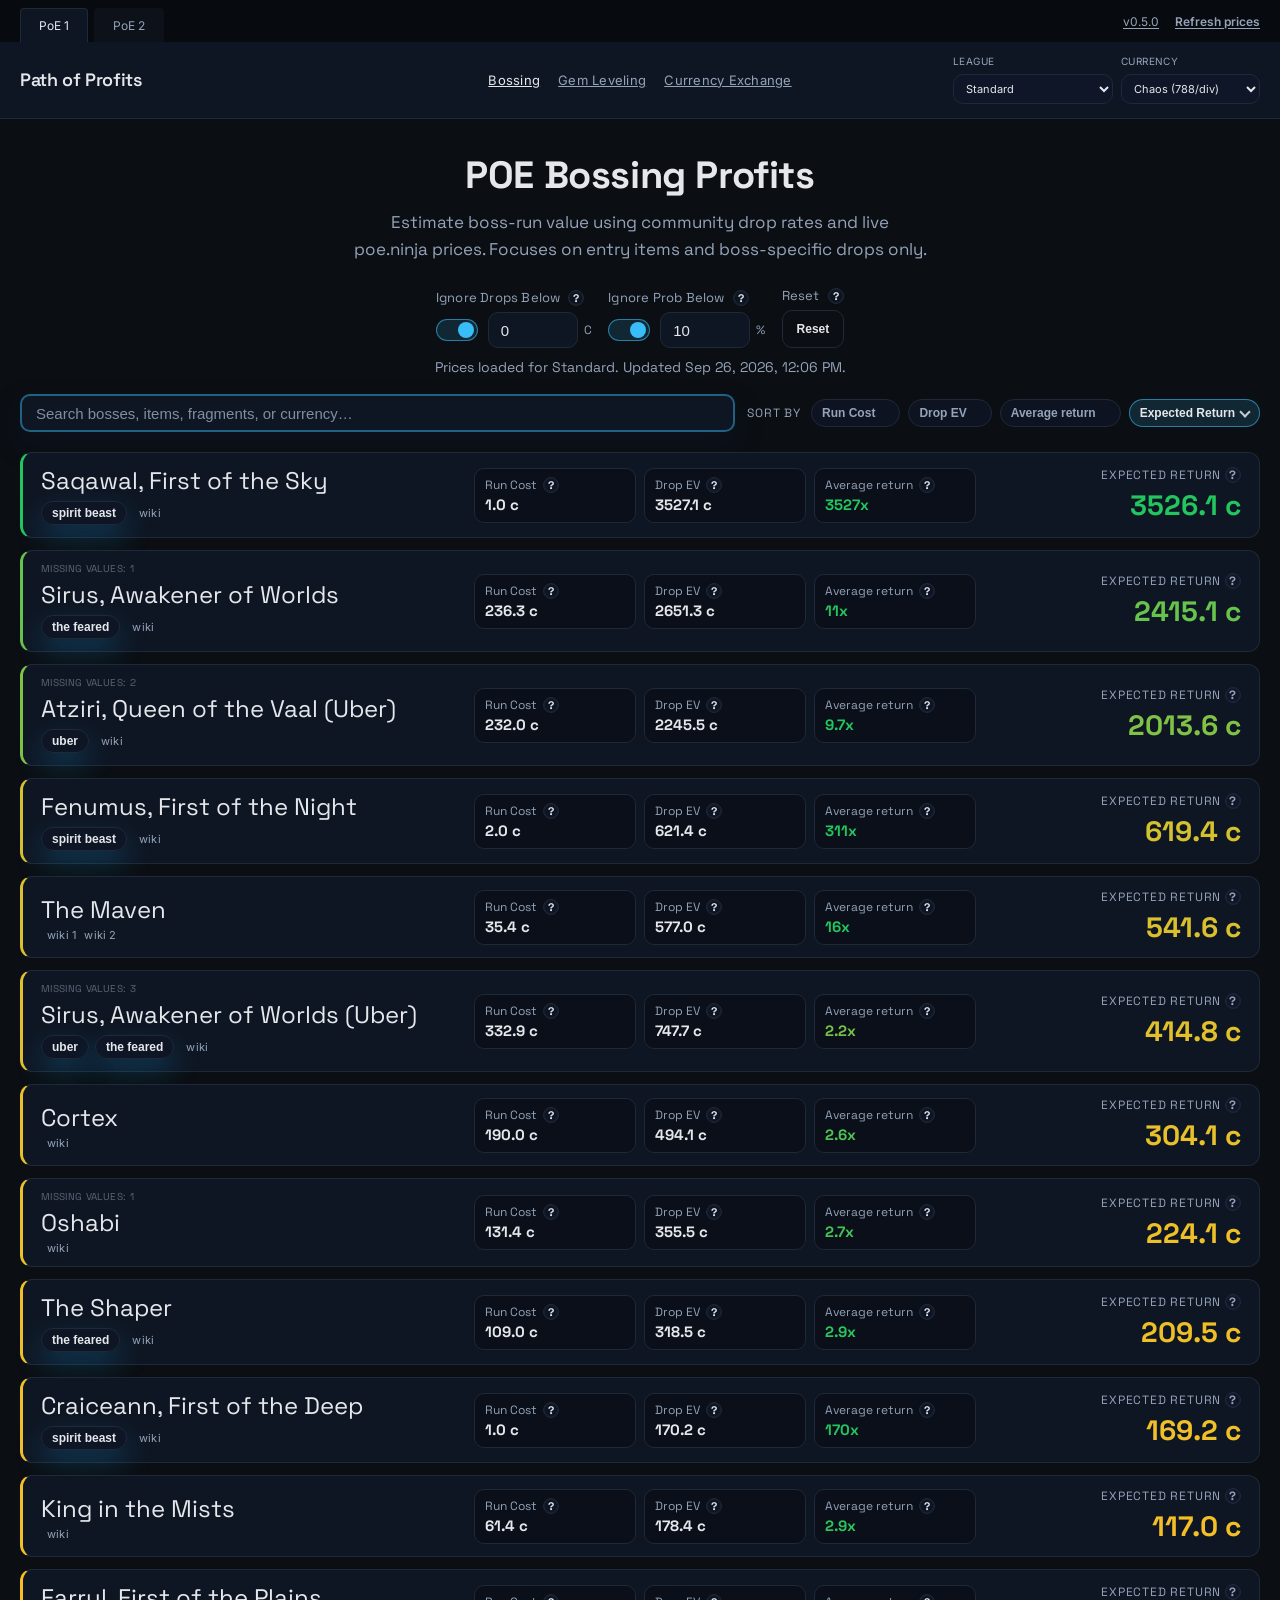
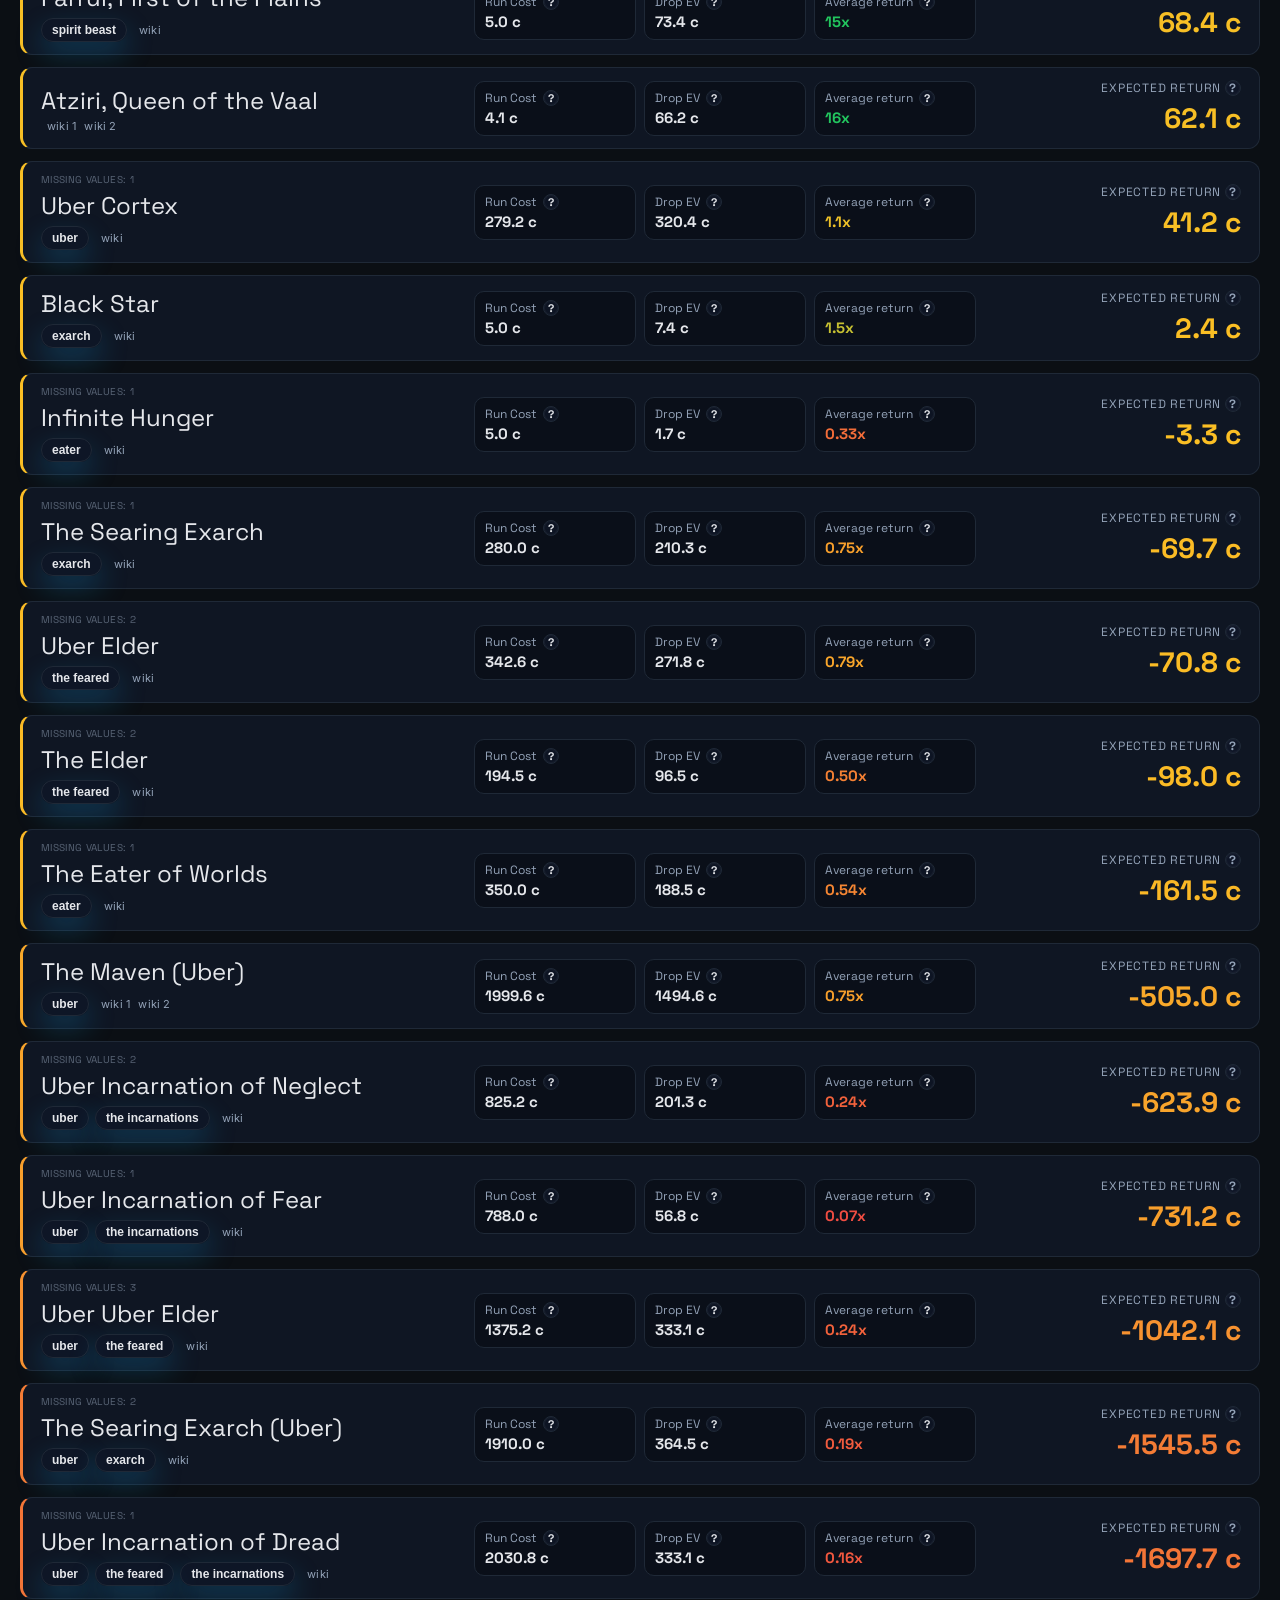
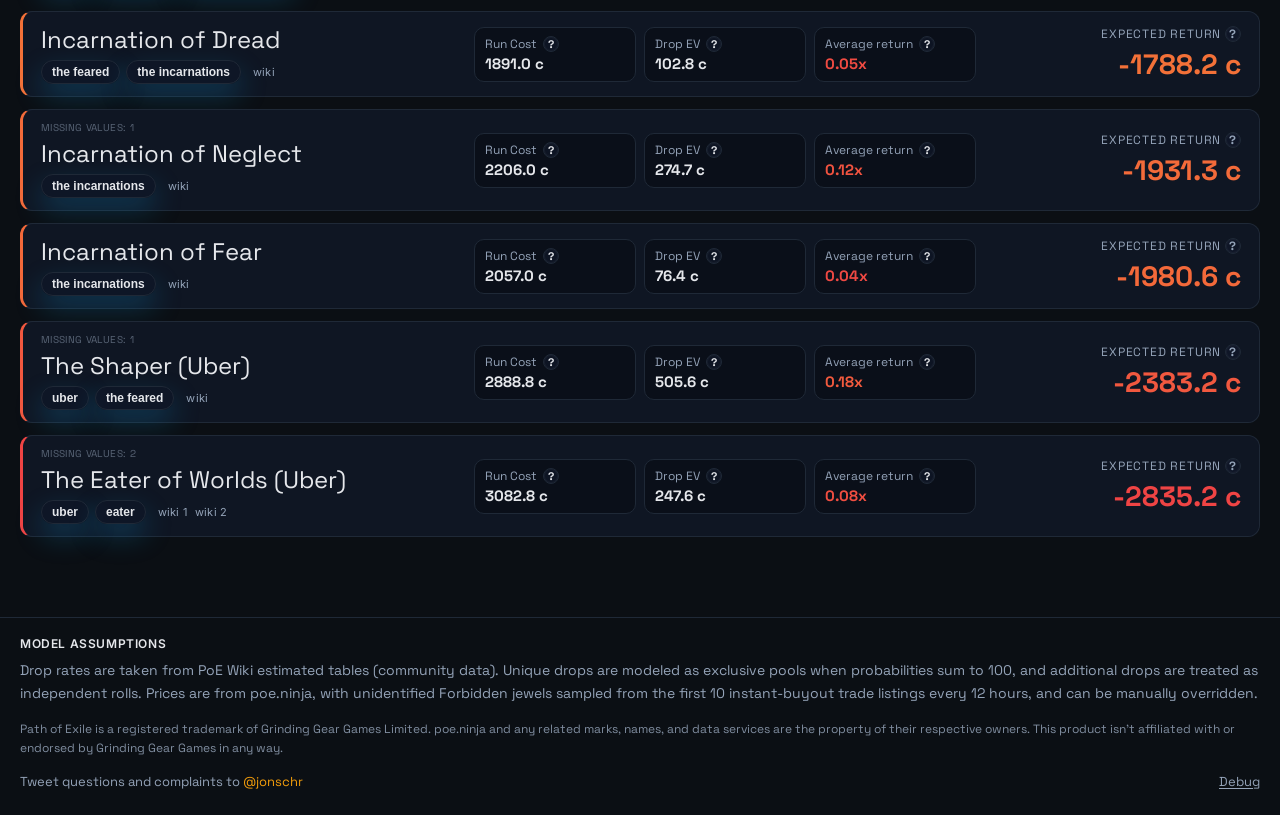
==== commit 5bd4b4cd: "Release 0.5.0: add PoE1 and PoE2 currency arbitrage calculators" ====
--- a/index.html
+++ b/index.html
@@ -17,19 +17,27 @@
   </script>
 </head>
 <body>
+  <div class="site-header">
+    <div class="pre-header">
+      <nav class="game-tabs" aria-label="Game">
+        <a class="game-tab is-active" href="./" aria-current="true">PoE 1</a>
+        <a class="game-tab" href="currency-exchange-poe2.html">PoE 2</a>
+      </nav>
+      <div class="pre-header-actions">
+        <button type="button" id="openChangelog" class="top-nav-version-link" aria-haspopup="dialog" aria-controls="changelogDialog">v0.5.0</button>
+        <button id="refresh" class="top-nav-inline-link has-tooltip" type="button" data-tooltip="Refresh reloads cached data or refetches live poe.ninja data, depending on the current mode. Updated timestamps reflect the upstream data timestamp, not when you click refresh." aria-label="Refresh reloads cached data or refetches live poe.ninja data, depending on the current mode. Updated timestamps reflect the upstream data timestamp, not when you click refresh.">Refresh prices</button>
+      </div>
+    </div>
   <nav class="top-nav" aria-label="Primary">
     <div class="top-nav-inner">
       <div class="top-nav-brand-block">
         <a class="top-nav-brand" href="./">Path of Profits</a>
-        <div class="top-nav-subline">
-          <button type="button" id="openChangelog" class="top-nav-version-link" aria-haspopup="dialog" aria-controls="changelogDialog">v0.4.3</button>
-          <button id="refresh" class="top-nav-inline-link has-tooltip" type="button" data-tooltip="Refresh reloads cached data or refetches live poe.ninja data, depending on the current mode. Updated timestamps reflect the upstream data timestamp, not when you click refresh." aria-label="Refresh reloads cached data or refetches live poe.ninja data, depending on the current mode. Updated timestamps reflect the upstream data timestamp, not when you click refresh.">Refresh prices</button>
-        </div>
       </div>
       <div class="top-nav-center">
         <div class="top-nav-links">
           <a class="top-nav-link is-active" href="./">Bossing</a>
           <a class="top-nav-link" href="gem-leveling.html">Gem Leveling</a>
+          <a class="top-nav-link" href="currency-exchange.html">Currency Exchange</a>
         </div>
       </div>
       <div class="top-nav-meta top-nav-settings" aria-label="Site settings">
@@ -47,6 +55,7 @@
       </div>
     </div>
   </nav>
+  </div>
   <header class="page-header">
     <div class="page-header-inner">
       <div class="header-row">
@@ -163,6 +172,17 @@
         </div>
         <div class="lightbox-body">
           <div class="changelog-content">
+            <article class="changelog-entry">
+            <div class="changelog-meta"><span class="changelog-version">v0.5.0</span><span>2026-10-03</span></div>
+            <ul class="changelog-list">
+              <li>Added currency exchange triangle calculators for Path of Exile 1 and Path of Exile 2, using separate saved hourly market snapshots, league lists, item metadata, and gold fees.</li>
+              <li>Added sortable profit, return, gold cost, and divines per 100,000 gold estimates, with item search, single-category filters, and inline editing of each trade’s quantities and fees.</li>
+              <li>Enabled profitable routes and sufficient volume filters by default. Every trade must have hourly traded quantities covering at least 10 times both its planned paid and received amounts.</li>
+              <li>Set default starting balances to 100 Exalted Orbs for PoE1 and 10 Chaos Orbs for PoE2.</li>
+              <li>Added shared PoE1 and PoE2 tabs, moved version and refresh controls into the pre-header, and widened page content to 1450 pixels.</li>
+              <li>Added automated hourly exchange snapshot publishing while retaining the existing 12-hour refresh for boss and gem prices.</li>
+            </ul>
+          </article>
             <article class="changelog-entry">
             <div class="changelog-meta"><span class="changelog-version">v0.4.3</span><span>2026-08-18</span></div>
             <ul class="changelog-list">
--- a/styles.css
+++ b/styles.css
@@ -3,6 +3,7 @@
 :root {
 	color-scheme: dark;
 	--bg: #0b0f14;
+	--content-width: 1450px;
 	--panel: #111827;
 	--panel-2: #0f172a;
 	--surface-1: #0f1623;
@@ -33,6 +34,7 @@
 	--ui: 'Inter', 'Segoe UI', sans-serif;
 }
 
+
 * {
 	box-sizing: border-box;
 }
@@ -49,18 +51,29 @@
 	overflow-x: hidden;
 }
 
-.top-nav {
+.site-header {
 	position: sticky;
 	top: 0;
 	z-index: 1100;
 	border-bottom: 1px solid var(--border);
-	background:
-		linear-gradient(180deg, rgba(15, 23, 42, 0.96), rgba(11, 15, 20, 0.92));
+	background: #070a0f;
 	backdrop-filter: blur(8px);
 }
 
+.pre-header { max-width: calc(var(--content-width) + 40px); margin: 0 auto; padding: 8px 20px 0; display: flex; align-items: stretch; justify-content: space-between; gap: 12px; }
+.game-tabs { display: flex; align-items: end; gap: 6px; }
+.pre-header-actions { display: flex; align-items: center; gap: 16px; padding-bottom: 6px; }
+.pre-header-actions button { width: auto; box-shadow: none; flex-shrink: 0; }
+.pre-header-actions .has-tooltip::after { left: auto; right: 0; transform: translateY(6px); max-width: min(260px, calc(100vw - 32px)); }
+.pre-header-actions .has-tooltip:hover::after, .pre-header-actions .has-tooltip:focus::after { transform: translateY(0); }
+.game-tab, .game-tab:hover { display: inline-block; width: auto; padding: 9px 18px; border: 1px solid transparent; border-bottom: 0; border-radius: 4px 4px 0 0; background: #0c111a; box-shadow: none; color: var(--muted); font: 12px var(--ui); text-decoration: none; transform: none; }
+.game-tab.is-active { color: var(--ink); background: var(--surface-1); border-color: var(--border); }
+.site-header .game-tab:disabled { cursor: not-allowed; opacity: 0.45; }
+.game-tab:focus-visible { outline: 2px solid var(--accent); outline-offset: -3px; }
+.top-nav { background: var(--surface-1); }
+
 .top-nav-inner {
-	max-width: 1200px;
+	max-width: calc(var(--content-width) + 40px);
 	margin: 0 auto;
 	padding: 14px 20px;
 	display: grid;
@@ -198,7 +211,7 @@
 .wrap {
 	flex: 1 0 auto;
 	width: 100%;
-	max-width: 1200px;
+	max-width: calc(var(--content-width) + 40px);
 	margin: 0 auto;
 	padding: 0 20px;
 	overflow-x: visible;
@@ -209,7 +222,7 @@
 }
 
 .page-header-inner {
-	max-width: 1200px;
+	max-width: calc(var(--content-width) + 40px);
 	margin: 0 auto;
 	padding: 32px 20px 24px;
 	display: grid;
@@ -2193,7 +2206,7 @@
 }
 
 .site-footer-inner {
-	max-width: 1200px;
+	max-width: calc(var(--content-width) + 40px);
 	margin: 0 auto;
 	padding: 18px 20px 24px;
 	display: grid;
@@ -2637,3 +2650,149 @@
 		align-items: flex-start;
 	}
 }
+
+/* Currency exchange */
+.exchange-wrap { display: grid; gap: 22px; }
+.exchange-wrap > * { min-width: 0; }
+.exchange-kicker { color: var(--muted); font: 11px var(--ui); letter-spacing: 0.03em; }
+.exchange-controls { display: flex; flex-wrap: wrap; gap: 16px; align-items: end; }
+.exchange-controls .control-compact { flex: 1 1 155px; }
+.exchange-controls label { margin-bottom: 0; font-size: 12px; }
+.exchange-balance-controls { max-width: 580px; }
+.exchange-balance-controls .has-tooltip::after { left: auto; right: 0; max-width: min(260px, calc(100vw - 32px)); transform: translateY(6px); }
+.exchange-balance-controls .has-tooltip:hover::after, .exchange-balance-controls .has-tooltip:focus::after { transform: translateY(0); }
+.exchange-results-layout { display: grid; grid-template-columns: 170px minmax(0, 1fr); gap: 20px; align-items: start; }
+.exchange-table-area { min-width: 0; }
+.exchange-category-sidebar { min-width: 0; }
+.exchange-category-sidebar h3 { margin: 0 0 10px; font: 11px var(--ui); color: var(--muted); }
+.exchange-table-controls { display: flex; flex-wrap: wrap; justify-content: space-between; align-items: end; gap: 12px 20px; margin-bottom: 12px; }
+.exchange-filter-inputs { display: flex; align-items: end; gap: 14px; min-width: 0; }
+.exchange-filter-inputs label { font: 11px/1.4 var(--ui); margin: 0; }
+.exchange-filter-inputs input { margin-top: 5px; padding: 8px 10px; font: 12px var(--mono); }
+.exchange-volume-control { width: max-content; min-width: 135px; flex: 0 0 auto; }
+.exchange-volume-control label { display: block; white-space: nowrap; }
+.exchange-volume-control input { display: block; width: 135px; }
+.exchange-volume-control #volumeUnit { color: var(--muted); font-size: 10px; }
+.exchange-table-options { display: flex; flex-wrap: wrap; align-items: center; gap: 8px 16px; padding-bottom: 5px; }
+.exchange-table-options .exchange-checkbox { min-height: 22px; margin: 0; white-space: nowrap; font: 11px/1.4 var(--ui); }
+.exchange-category-filters { display: flex; flex-direction: column; gap: 5px; }
+.exchange-category-button { display: inline-flex; align-items: center; gap: 7px; width: 100%; min-height: 37px; padding: 6px 9px; text-align: left; border: 1px solid var(--border); border-radius: 8px; background: var(--surface-1); color: var(--muted); box-shadow: none; font: 11px var(--ui); }
+.exchange-category-button:hover { background: var(--surface-2); box-shadow: none; color: var(--ink); }
+.exchange-category-button[aria-pressed="true"] { border-color: var(--accent-border); background: var(--accent-bg-faint); color: var(--ink); }
+.exchange-category-button .exchange-item-icon { width: 23px; height: 23px; }
+.exchange-start-control { display: flex; align-items: center; gap: 8px; }
+.exchange-start-control select { min-width: 0; }
+.exchange-start-control > span:empty { display: none; }
+.exchange-item-label { display: inline-flex; align-items: center; gap: 6px; vertical-align: middle; max-width: 100%; }
+.exchange-item-label > span { min-width: 0; }
+.exchange-item-icon { flex-shrink: 0; vertical-align: middle; }
+.exchange-item-icon[hidden] { display: none; }
+.exchange-checkbox { display: flex; gap: 8px; align-items: center; min-height: 38px; }
+.exchange-checkbox input { width: 16px; height: 16px; accent-color: var(--accent); }
+.top-nav-brand-block { min-width: 0; }
+.top-nav-snapshot.status { margin: 0; font: 10px/1.4 var(--ui); color: var(--muted); overflow: hidden; text-overflow: ellipsis; white-space: nowrap; max-width: 100%; }
+.top-nav-snapshot.status.error { color: #fda4af; }
+.exchange-detail[hidden] { display: none; }
+.exchange-detail { padding: 16px; border-color: var(--accent-border-soft); }
+.exchange-detail-heading { display: flex; justify-content: space-between; align-items: center; gap: 16px; }
+.exchange-detail-heading > div { min-width: 0; }
+.exchange-detail-heading .exchange-kicker { display: flex; align-items: center; gap: 6px; line-height: 18px; }
+.exchange-rate-label { overflow: hidden; text-overflow: ellipsis; white-space: nowrap; min-width: 0; }
+.exchange-filter-status { display: inline-block; flex-shrink: 0; padding: 0 5px; border: 1px solid var(--border); border-radius: 4px; font-size: 10px; }
+.exchange-detail h2 { margin: 5px 0 0; font-size: 23px; font-weight: 500; }
+.exchange-return { font: 600 27px var(--display); white-space: nowrap; }
+.exchange-arrow { color: var(--muted); padding: 0 3px; }
+.exchange-positive { color: var(--accent-2); }
+.exchange-negative { color: #fda4af; }
+.exchange-metrics { display: grid; grid-template-columns: repeat(4, 1fr); gap: 16px; padding: 12px 0; margin: 12px 0; border-top: 1px solid var(--border); border-bottom: 1px solid var(--border); }
+.exchange-metrics > div { display: grid; gap: 4px; align-content: start; }
+.exchange-metrics span, .exchange-metrics small { color: var(--muted); font: 11px/1.5 var(--ui); }
+.exchange-metrics strong { font: 500 24px var(--display); }
+.exchange-metrics strong small { font-size: 14px; }
+.exchange-metrics .exchange-item-icon { width: 18px; height: 18px; }
+.exchange-steps { display: grid; grid-template-columns: repeat(3, minmax(0, 1fr)); gap: 14px; align-items: start; }
+.exchange-step { padding: 12px; background: var(--surface-1); border: 1px solid var(--border); border-radius: 10px; min-width: 0; }
+.exchange-step-heading { display: grid; grid-template-columns: auto minmax(0, 1fr); align-items: start; gap: 8px; margin-bottom: 10px; }
+.exchange-step-number { color: var(--accent); background: var(--accent-bg-faint); border-radius: 7px; padding: 6px; font: 11px var(--mono); justify-self: start; }
+.exchange-market-ratio, .exchange-order-ratio { display: grid; gap: 5px; text-align: center; align-content: center; }
+.exchange-market-ratio span, .exchange-order-ratio span { color: var(--muted); font: 10px var(--ui); text-transform: uppercase; letter-spacing: 0.04em; }
+.exchange-market-ratio strong, .exchange-order-ratio strong { font: 15px var(--mono); overflow-wrap: anywhere; }
+.exchange-market-ratio { display: flex; flex-wrap: wrap; gap: 4px 8px; align-items: center; justify-content: flex-end; text-align: right; }
+.exchange-market-ratio small { color: var(--muted); font: 10px var(--ui); }
+.exchange-order { display: grid; grid-template-columns: repeat(2, minmax(0, 1fr)); gap: 6px 10px; align-items: stretch; }
+.exchange-order-side { min-width: 0; }
+.exchange-order-side h3 { color: var(--muted); margin: 0 0 5px; font: 12px var(--ui); }
+.exchange-order-have h3 { text-align: right; }
+.exchange-order-have { grid-column: 2; grid-row: 1; }
+.exchange-order-item { display: flex; flex-direction: column; gap: 6px; align-items: center; justify-content: space-between; min-height: 75px; height: calc(100% - 20px); padding: 8px; border: 1px solid var(--border); border-radius: 7px; background: var(--surface-0); }
+.exchange-order-item .exchange-item-label { gap: 6px; text-align: left; font: 12px/1.3 var(--display); overflow-wrap: anywhere; }
+.exchange-order-item .exchange-item-icon { width: 26px; height: 26px; }
+.exchange-step input.exchange-order-amount { font: 17px var(--mono); color: var(--ink); max-width: 100%; width: 100%; text-align: center; }
+.exchange-order-ratio { grid-column: 1 / -1; grid-row: 2; display: flex; gap: 8px; justify-content: center; align-items: center; min-height: 24px; }
+.exchange-step-gold { display: flex; flex-wrap: wrap; align-items: center; justify-content: center; gap: 4px 8px; text-align: center; font: 12px/1.5 var(--ui); color: var(--accent-3); margin: 8px 0 0; }
+.exchange-fee-label { display: flex; justify-content: center; align-items: center; gap: 4px; color: var(--muted); font: 10px/1.4 var(--ui); margin: 0; }
+.exchange-step input.exchange-inline-input { margin: 0; padding: 4px; min-width: 0; border: 1px solid transparent; border-radius: 4px; background: transparent; box-shadow: none; cursor: text; appearance: textfield; }
+.exchange-inline-input::-webkit-inner-spin-button, .exchange-inline-input::-webkit-outer-spin-button { appearance: none; margin: 0; }
+.exchange-step input.exchange-inline-input:hover { border-color: var(--border); background: var(--surface-2); }
+.exchange-step input.exchange-inline-input:focus { border-color: var(--accent-border); outline: 1px solid var(--accent); background: var(--surface-2); }
+.exchange-step input.exchange-inline-input.is-edited { color: var(--accent); border-bottom-color: var(--accent-border-soft); }
+.exchange-step input[data-fee] { width: 65px; text-align: right; font: 12px var(--mono); }
+.exchange-step-volume { text-align: center; color: var(--muted); font: 11px/1.6 var(--ui); margin: 8px 0 0; }
+.exchange-step-volume .exchange-item-icon { width: 16px; height: 16px; }
+.exchange-step-volume > span:last-child { font-size: 10px; }
+.exchange-quote-actions { display: flex; justify-content: space-between; gap: 20px; align-items: center; margin-top: 10px; }
+.exchange-quote-actions p { margin: 0; font: 11px/1.5 var(--ui); }
+.exchange-quote-actions button { width: auto; white-space: nowrap; font-size: 12px; padding: 10px 12px; box-shadow: none; }
+.exchange-section-heading { display: flex; gap: 16px; align-items: center; justify-content: space-between; margin-bottom: 16px; }
+.exchange-section-heading h2 { margin: 0; font-size: 21px; font-weight: 500; }
+.exchange-section-heading p { margin: 6px 0 0; font: 12px/1.6 var(--ui); }
+.exchange-search { margin: 0; width: 220px; flex: 0 1 220px; min-width: 0; }
+.exchange-search input { font-size: 12px; }
+.exchange-table-wrap { border: 1px solid var(--border); border-radius: 10px; overflow-x: auto; }
+.exchange-table { table-layout: auto; min-width: 850px; }
+.exchange-table th { font: 10px var(--ui); letter-spacing: 0.05em; padding: 14px; background: var(--surface-1); }
+.exchange-table td { font: 12px var(--mono); padding: 14px; }
+.exchange-table th:first-child, .exchange-table td:first-child { padding-left: 16px; }
+.exchange-table th:last-child, .exchange-table td:last-child { padding-right: 16px; }
+.exchange-table tbody tr:last-child td { padding-bottom: 14px; }
+.exchange-table tbody tr.is-selected { background: var(--accent-bg-faint); box-shadow: inset 3px 0 var(--accent); }
+.exchange-table tbody tr:hover { background: var(--surface-1); }
+.exchange-table tbody tr[data-route] { cursor: pointer; }
+.exchange-sort-button { display: flex; align-items: center; gap: 7px; width: auto; padding: 0; border: 0; background: none; box-shadow: none; color: inherit; font: inherit; letter-spacing: inherit; text-transform: inherit; text-align: left; white-space: nowrap; }
+.exchange-sort-button span { color: var(--muted); }
+.exchange-table th[aria-sort="ascending"] .exchange-sort-button, .exchange-table th[aria-sort="descending"] .exchange-sort-button { color: var(--accent); }
+.exchange-sort-button:hover { background: none; color: var(--accent); box-shadow: none; }
+.exchange-sort-button:focus-visible { outline: 2px solid var(--accent); outline-offset: 4px; }
+.exchange-route-button { width: auto; background: none; border: 0; box-shadow: none; color: var(--ink); font: 13px var(--display); padding: 0; text-align: left; }
+.exchange-route-button:focus-visible { outline: 2px solid var(--accent); outline-offset: 4px; }
+.exchange-table .exchange-item-icon { width: 20px; height: 20px; }
+.exchange-footer-sources { font: 12px var(--ui); color: var(--muted); }
+.exchange-page button:disabled { opacity: 0.6; cursor: wait; }
+.exchange-page .sr-only { position: absolute; width: 1px; height: 1px; padding: 0; margin: -1px; overflow: hidden; clip: rect(0, 0, 0, 0); white-space: nowrap; border: 0; }
+@media (max-width: 980px) {
+  .exchange-results-layout { grid-template-columns: 1fr; gap: 14px; }
+  .exchange-category-filters { flex-direction: row; overflow-x: auto; padding-bottom: 4px; }
+  .exchange-category-button { width: auto; flex-shrink: 0; white-space: nowrap; }
+  .exchange-category-sidebar h3 { margin-bottom: 8px; }
+  .exchange-page .top-nav-inner { grid-template-columns: 1fr auto; }
+  .exchange-page .top-nav-center { grid-column: 1 / -1; grid-row: 2; }
+  .exchange-quote-actions { align-items: start; flex-direction: column; }
+  .exchange-steps { grid-template-columns: 1fr; }
+}
+@media (max-width: 720px) {
+  .exchange-page .top-nav-inner { grid-template-columns: 1fr; }
+  .exchange-page .top-nav-center { grid-row: auto; }
+  .exchange-detail { padding: 16px; }
+  .exchange-detail-heading { align-items: start; }
+  .exchange-detail h2 { font-size: 20px; line-height: 1.5; }
+  .exchange-return { font-size: 21px; }
+  .exchange-metrics { grid-template-columns: repeat(2, minmax(0, 1fr)); gap: 12px; }
+  .exchange-metrics strong { font-size: 23px; }
+  .exchange-steps { grid-template-columns: 1fr; }
+  .exchange-step input.exchange-order-amount { font-size: 16px; }
+  .exchange-section-heading { align-items: stretch; flex-direction: column; }
+  .exchange-filter-inputs { width: 100%; gap: 12px; flex-wrap: wrap; }
+  .exchange-search { flex: 1 1 180px; }
+  .exchange-table-options { margin-left: auto; }
+  .exchange-controls .control-compact { flex-basis: 40%; }
+}
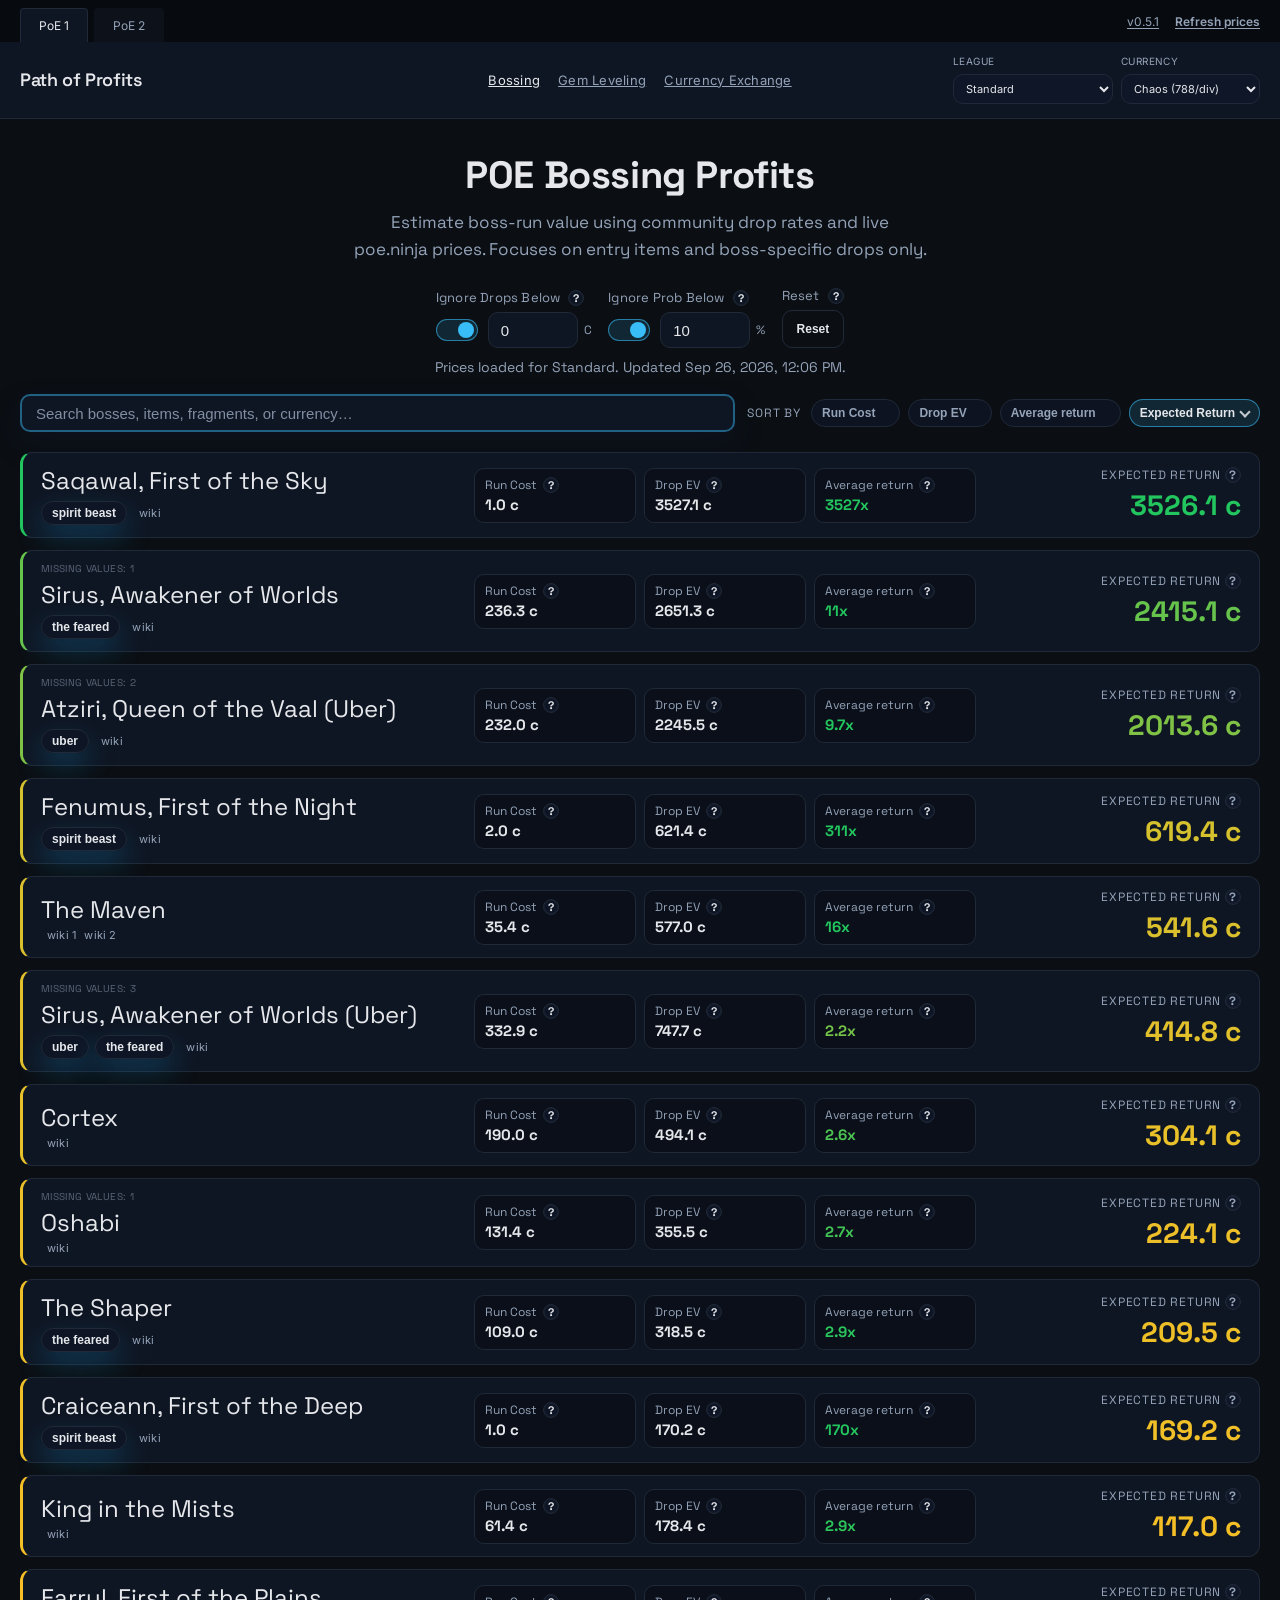
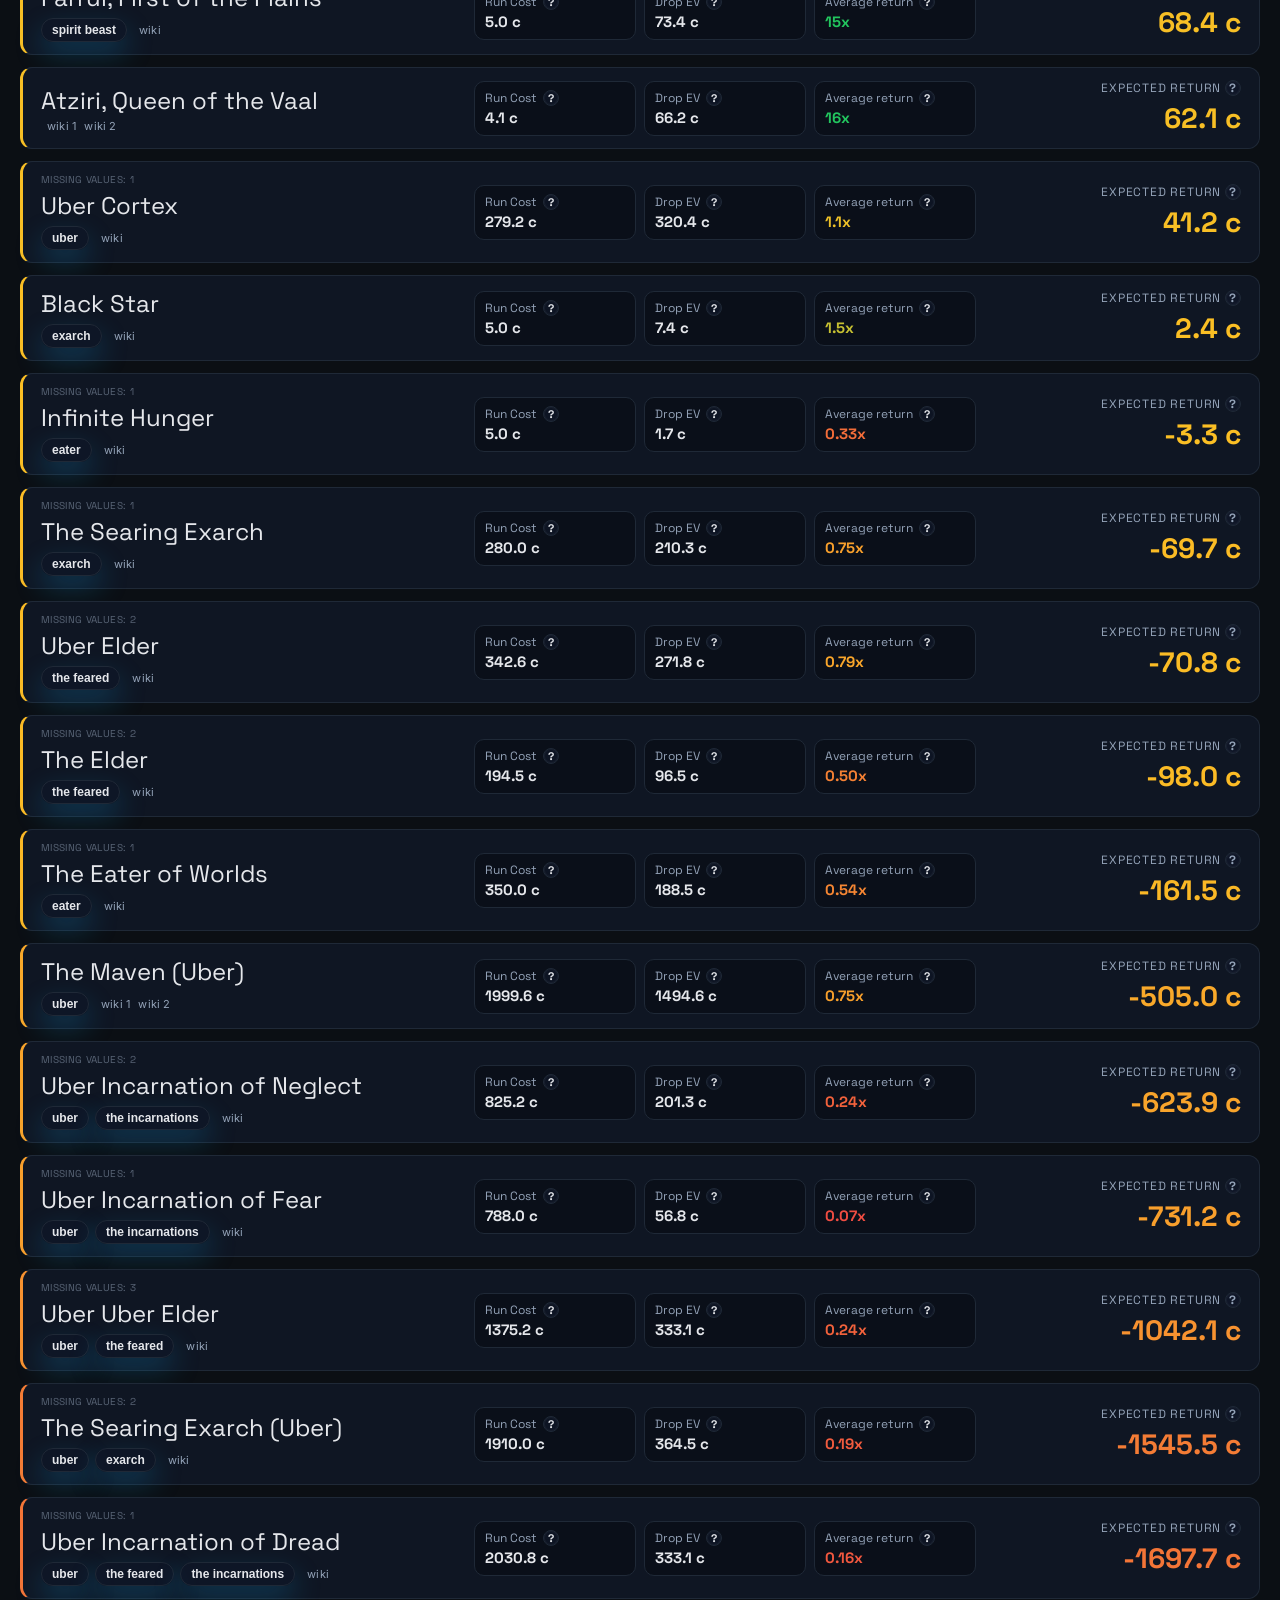
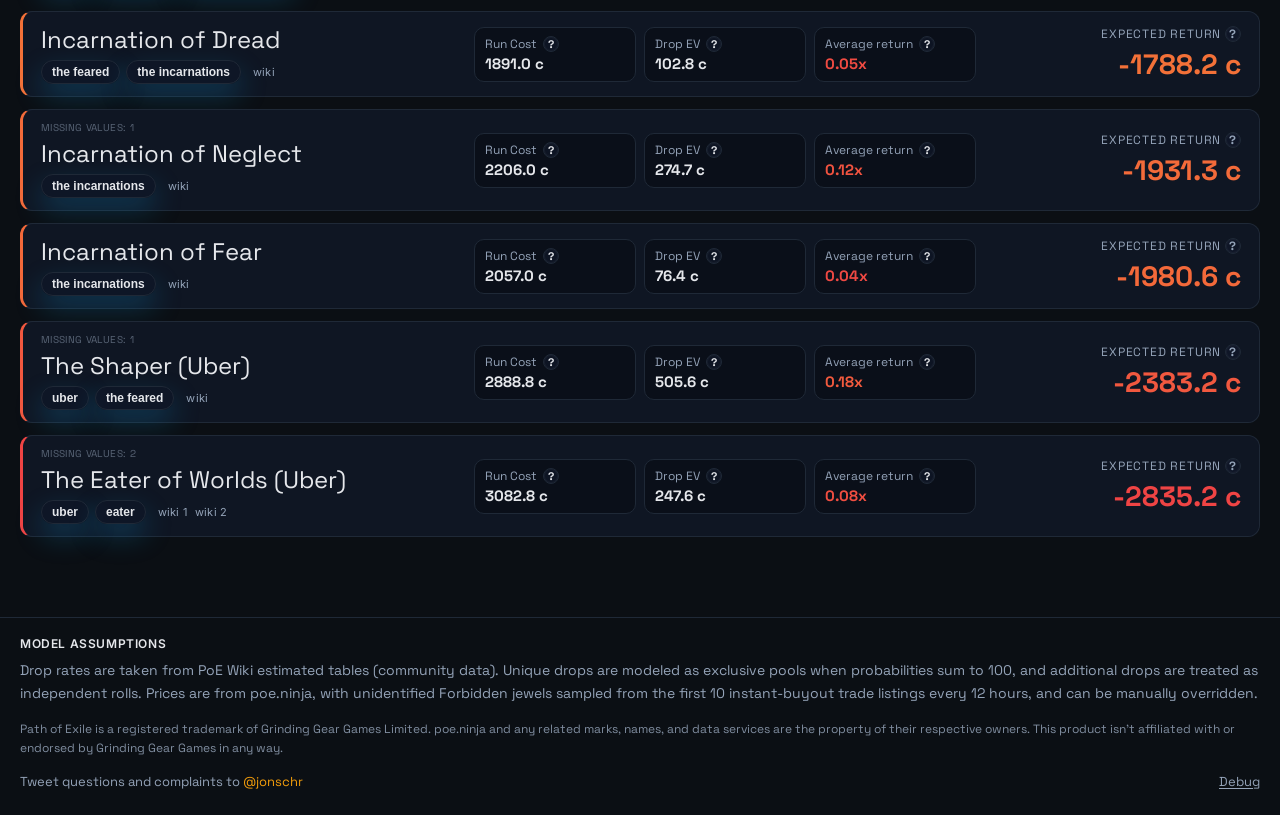
==== commit 666ec9ad: "Add saved item exclusions to both exchange calculators" ====
--- a/index.html
+++ b/index.html
@@ -24,7 +24,7 @@
         <a class="game-tab" href="currency-exchange-poe2.html">PoE 2</a>
       </nav>
       <div class="pre-header-actions">
-        <button type="button" id="openChangelog" class="top-nav-version-link" aria-haspopup="dialog" aria-controls="changelogDialog">v0.5.0</button>
+        <button type="button" id="openChangelog" class="top-nav-version-link" aria-haspopup="dialog" aria-controls="changelogDialog">v0.5.1</button>
         <button id="refresh" class="top-nav-inline-link has-tooltip" type="button" data-tooltip="Refresh reloads cached data or refetches live poe.ninja data, depending on the current mode. Updated timestamps reflect the upstream data timestamp, not when you click refresh." aria-label="Refresh reloads cached data or refetches live poe.ninja data, depending on the current mode. Updated timestamps reflect the upstream data timestamp, not when you click refresh.">Refresh prices</button>
       </div>
     </div>
@@ -172,6 +172,13 @@
         </div>
         <div class="lightbox-body">
           <div class="changelog-content">
+            <article class="changelog-entry">
+            <div class="changelog-meta"><span class="changelog-version">v0.5.1</span><span>2026-10-03</span></div>
+            <ul class="changelog-list">
+              <li>Added a searchable Exclude items dropdown with checkboxes and item icons to both currency exchange calculators. Routes containing any checked item are hidden from the table.</li>
+              <li>Saved item exclusions separately for PoE1 and PoE2, with an exclusion count and Clear all control.</li>
+            </ul>
+          </article>
             <article class="changelog-entry">
             <div class="changelog-meta"><span class="changelog-version">v0.5.0</span><span>2026-10-03</span></div>
             <ul class="changelog-list">
--- a/styles.css
+++ b/styles.css
@@ -2673,6 +2673,22 @@
 .exchange-volume-control label { display: block; white-space: nowrap; }
 .exchange-volume-control input { display: block; width: 135px; }
 .exchange-volume-control #volumeUnit { color: var(--muted); font-size: 10px; }
+.exchange-exclusions { position: relative; flex: 0 0 auto; font: 12px var(--ui); }
+.exchange-exclusions summary { display: flex; align-items: center; justify-content: space-between; gap: 12px; list-style: none; cursor: pointer; min-height: 33px; padding: 8px 10px; border: 1px solid var(--border); border-radius: 8px; background: var(--surface-1); }
+.exchange-exclusions summary::-webkit-details-marker { display: none; }
+.exchange-exclusions summary::after { content: ''; width: 6px; height: 6px; border-right: 1px solid currentColor; border-bottom: 1px solid currentColor; transform: rotate(45deg); }
+.exchange-exclusions[open] summary { border-color: var(--accent-border); }
+.exchange-exclusions summary:focus-visible { outline: 2px solid var(--accent); outline-offset: 2px; }
+.exchange-exclusions-menu { position: absolute; top: calc(100% + 6px); left: 0; z-index: 20; width: min(340px, calc(100vw - 40px)); padding: 12px; border: 1px solid var(--border); border-radius: 10px; background: var(--panel); box-shadow: var(--shadow); }
+.exchange-exclusions-heading { display: flex; align-items: center; justify-content: space-between; gap: 10px; color: var(--muted); font-size: 11px; }
+.exchange-exclusions-heading button { width: auto; padding: 4px; background: none; border: 0; box-shadow: none; color: var(--accent); font: inherit; white-space: nowrap; }
+.exchange-exclusions-heading button:disabled { cursor: default; }
+.exchange-exclusions-menu input[type="search"] { width: 100%; margin: 10px 0; }
+.exchange-exclusions-list { max-height: 280px; overflow-y: auto; overscroll-behavior: contain; }
+.exchange-exclusions-list .exchange-excluded-item { display: flex; align-items: center; gap: 8px; padding: 7px 4px; margin: 0; cursor: pointer; font: 12px/1.4 var(--ui); }
+.exchange-excluded-item:hover { background: var(--surface-2); }
+.exchange-excluded-item input[type="checkbox"] { width: 16px; height: 16px; flex-shrink: 0; margin: 0; padding: 0; accent-color: var(--accent); }
+.exchange-excluded-item .exchange-item-icon { width: 23px; height: 23px; }
 .exchange-table-options { display: flex; flex-wrap: wrap; align-items: center; gap: 8px 16px; padding-bottom: 5px; }
 .exchange-table-options .exchange-checkbox { min-height: 22px; margin: 0; white-space: nowrap; font: 11px/1.4 var(--ui); }
 .exchange-category-filters { display: flex; flex-direction: column; gap: 5px; }
@@ -2793,6 +2809,7 @@
   .exchange-section-heading { align-items: stretch; flex-direction: column; }
   .exchange-filter-inputs { width: 100%; gap: 12px; flex-wrap: wrap; }
   .exchange-search { flex: 1 1 180px; }
+  .exchange-exclusions { flex: 1 0 100%; }
   .exchange-table-options { margin-left: auto; }
   .exchange-controls .control-compact { flex-basis: 40%; }
 }
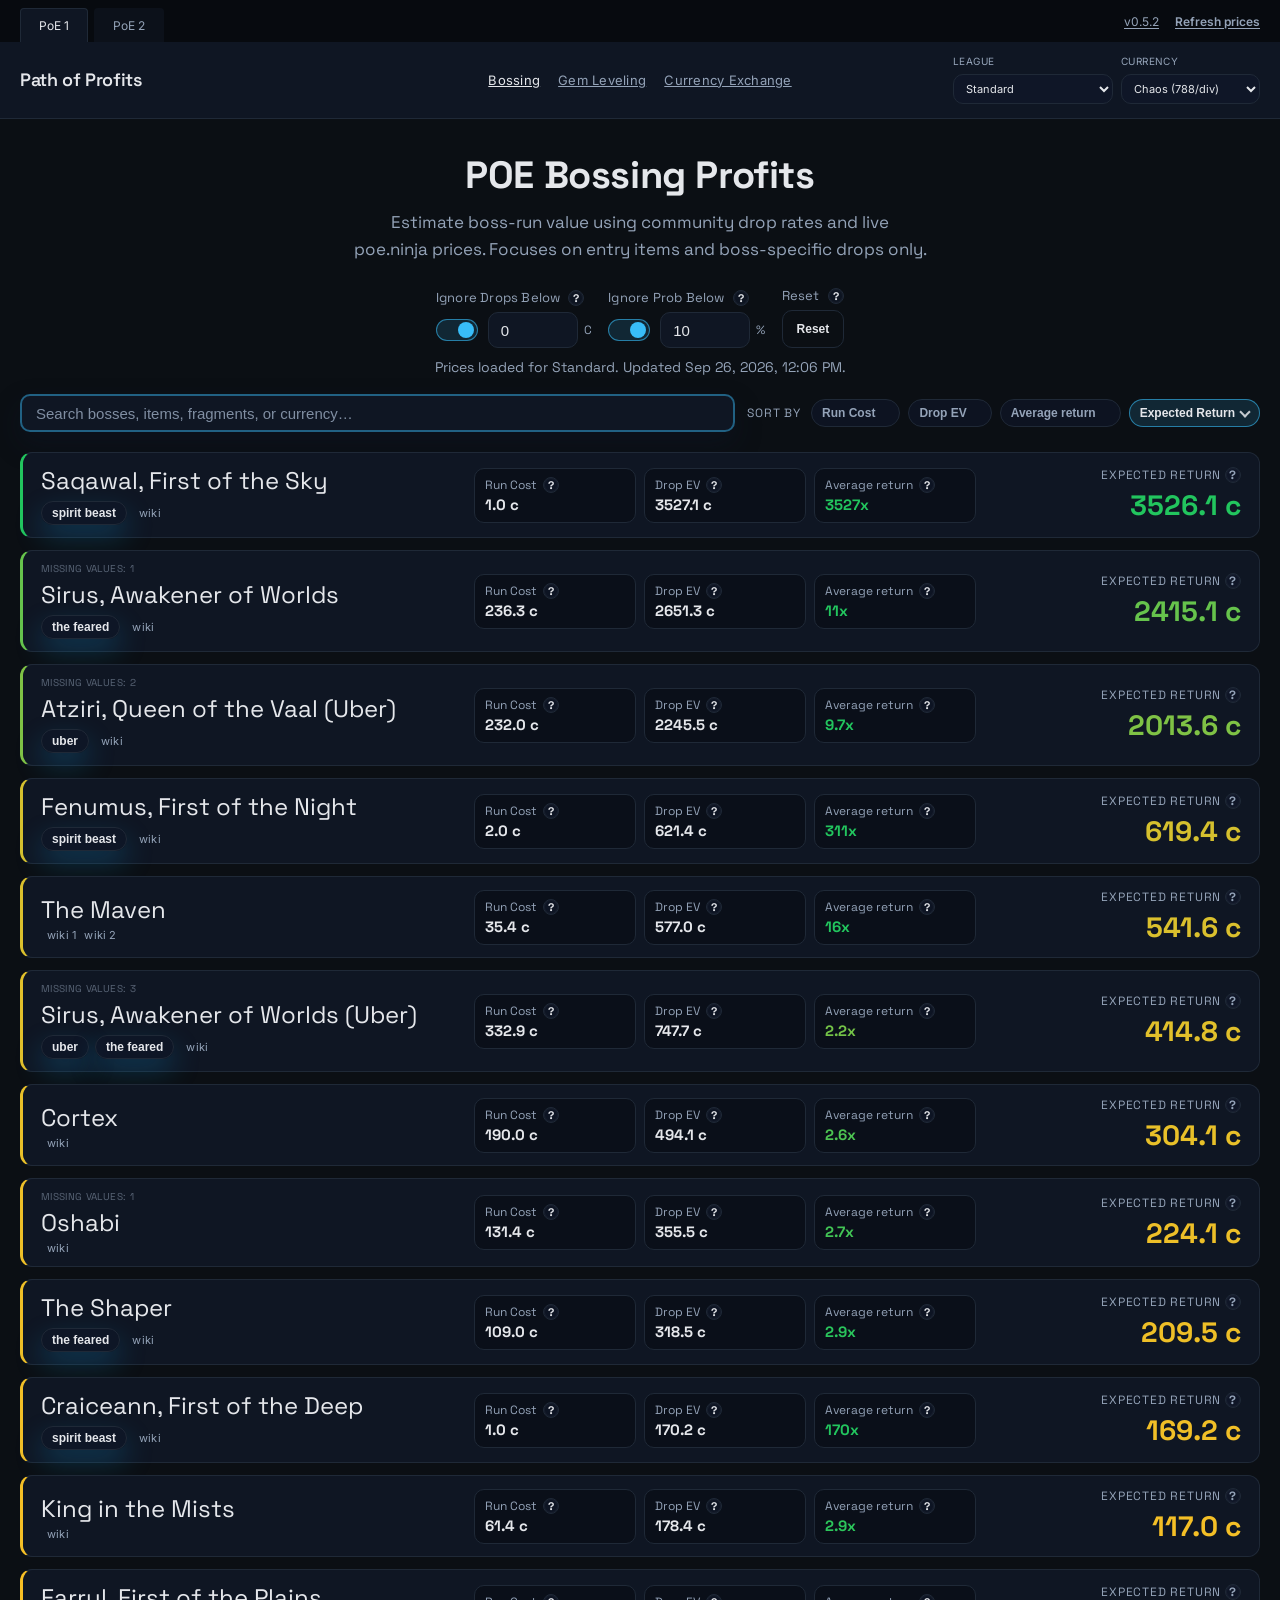
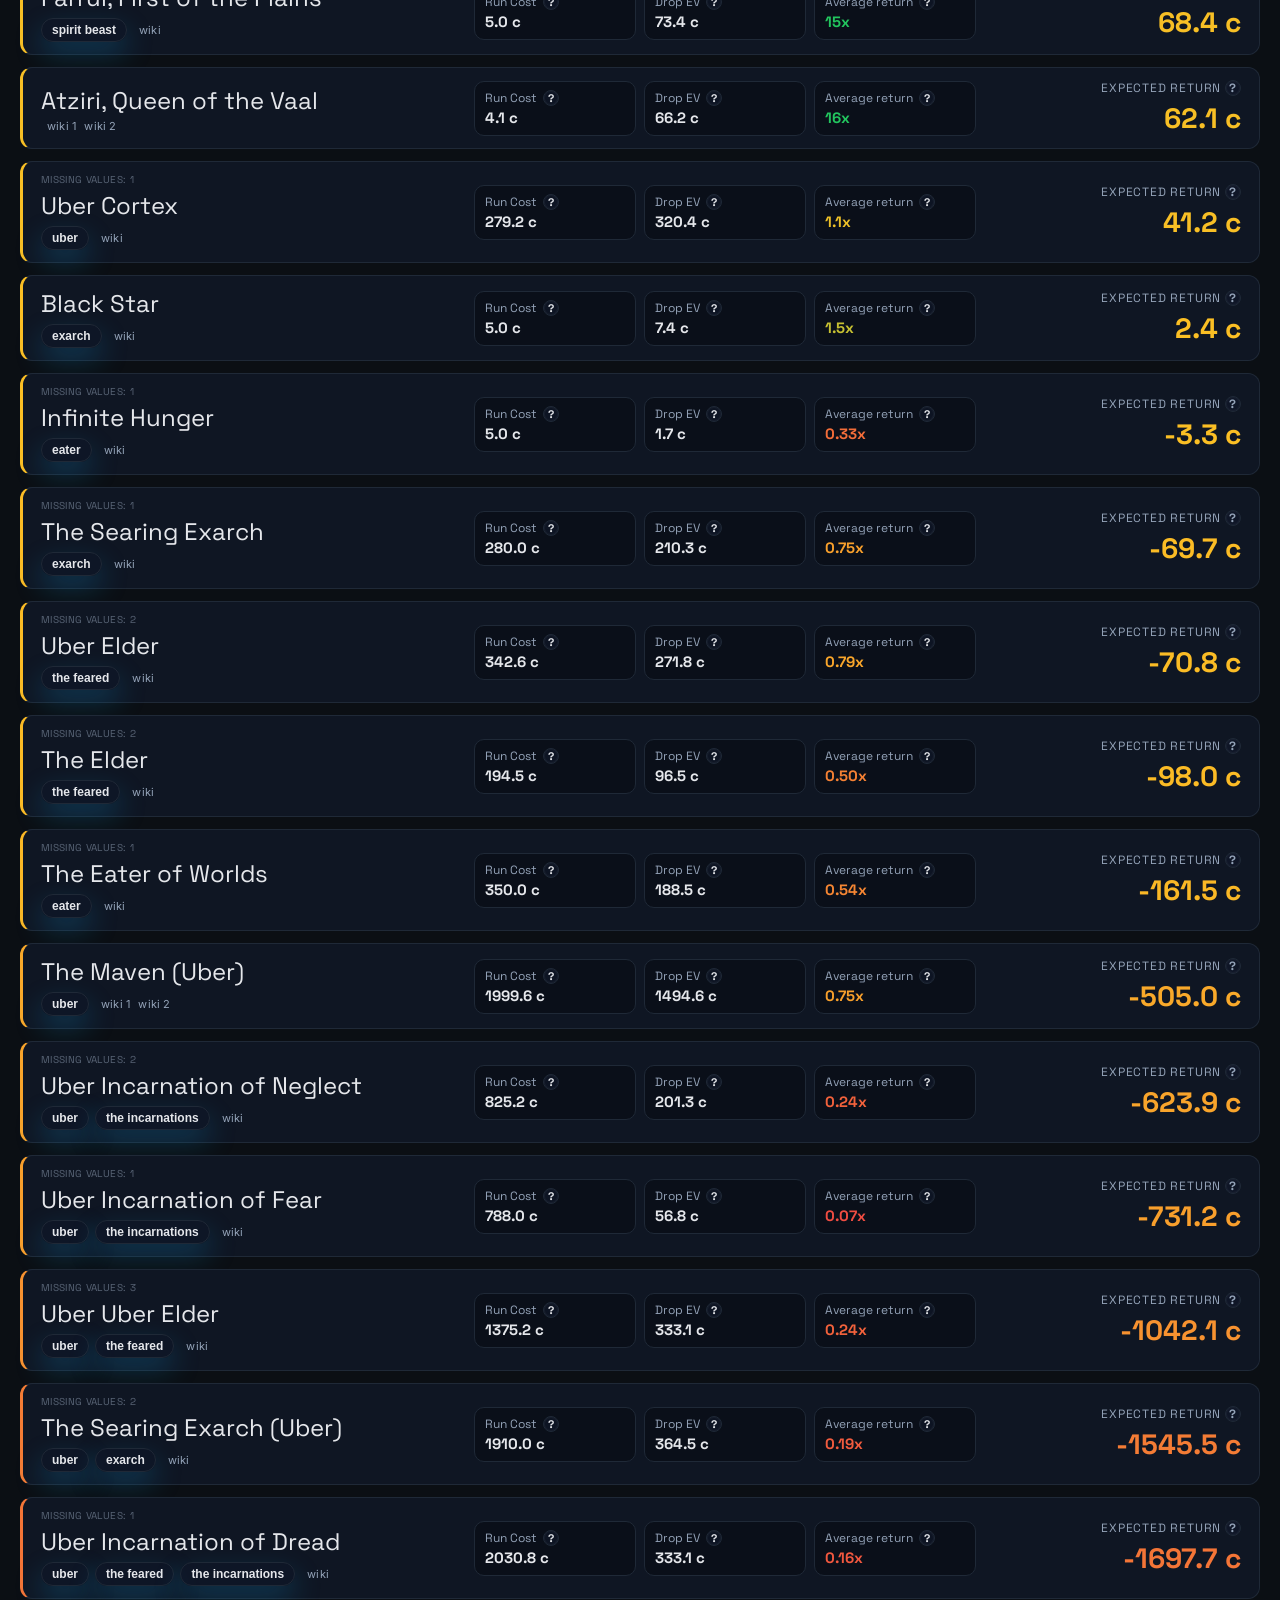
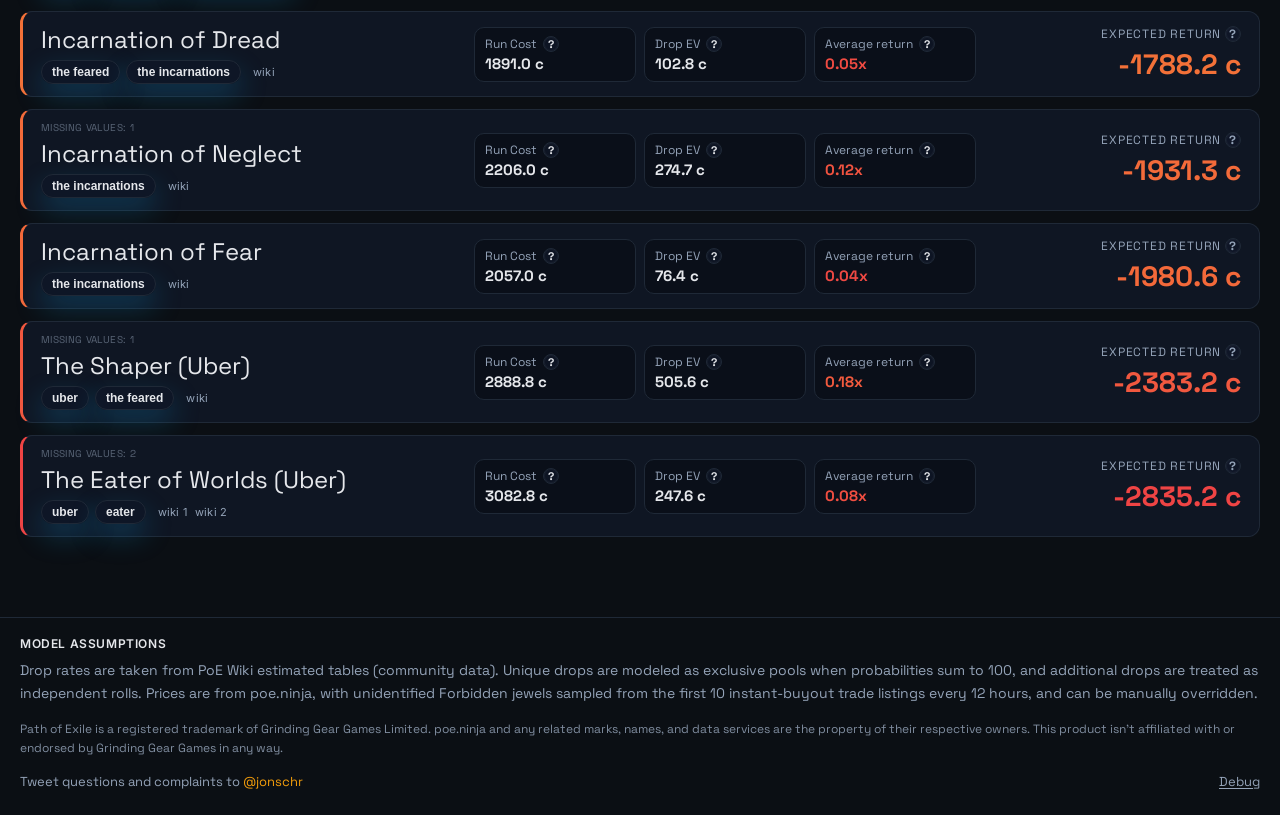
==== commit f8605e18: "Version assets to refresh exchange controls after releases" ====
--- a/index.html
+++ b/index.html
@@ -5,7 +5,7 @@
   <meta name="viewport" content="width=device-width, initial-scale=1" />
   <title>Path of Profits: POE Mirage Bossing Profitability</title>
   <meta name="description" content="Path of Profits helps Path of Exile players estimate POE Mirage bossing profitability using community drop rates and live market prices." />
-  <link rel="stylesheet" href="styles.css" />
+  <link rel="stylesheet" href="styles.css?v=0.5.2" />
   <!-- Google tag (gtag.js) -->
   <script async src="https://www.googletagmanager.com/gtag/js?id=G-WSY4V2LS0X"></script>
   <script>
@@ -24,7 +24,7 @@
         <a class="game-tab" href="currency-exchange-poe2.html">PoE 2</a>
       </nav>
       <div class="pre-header-actions">
-        <button type="button" id="openChangelog" class="top-nav-version-link" aria-haspopup="dialog" aria-controls="changelogDialog">v0.5.1</button>
+        <button type="button" id="openChangelog" class="top-nav-version-link" aria-haspopup="dialog" aria-controls="changelogDialog">v0.5.2</button>
         <button id="refresh" class="top-nav-inline-link has-tooltip" type="button" data-tooltip="Refresh reloads cached data or refetches live poe.ninja data, depending on the current mode. Updated timestamps reflect the upstream data timestamp, not when you click refresh." aria-label="Refresh reloads cached data or refetches live poe.ninja data, depending on the current mode. Updated timestamps reflect the upstream data timestamp, not when you click refresh.">Refresh prices</button>
       </div>
     </div>
@@ -172,6 +172,12 @@
         </div>
         <div class="lightbox-body">
           <div class="changelog-content">
+            <article class="changelog-entry">
+            <div class="changelog-meta"><span class="changelog-version">v0.5.2</span><span>2026-10-03</span></div>
+            <ul class="changelog-list">
+              <li>Versioned shared styles and currency exchange scripts so browsers load matching assets after a release, fixing the exclusion dropdown for returning visitors.</li>
+            </ul>
+          </article>
             <article class="changelog-entry">
             <div class="changelog-meta"><span class="changelog-version">v0.5.1</span><span>2026-10-03</span></div>
             <ul class="changelog-list">
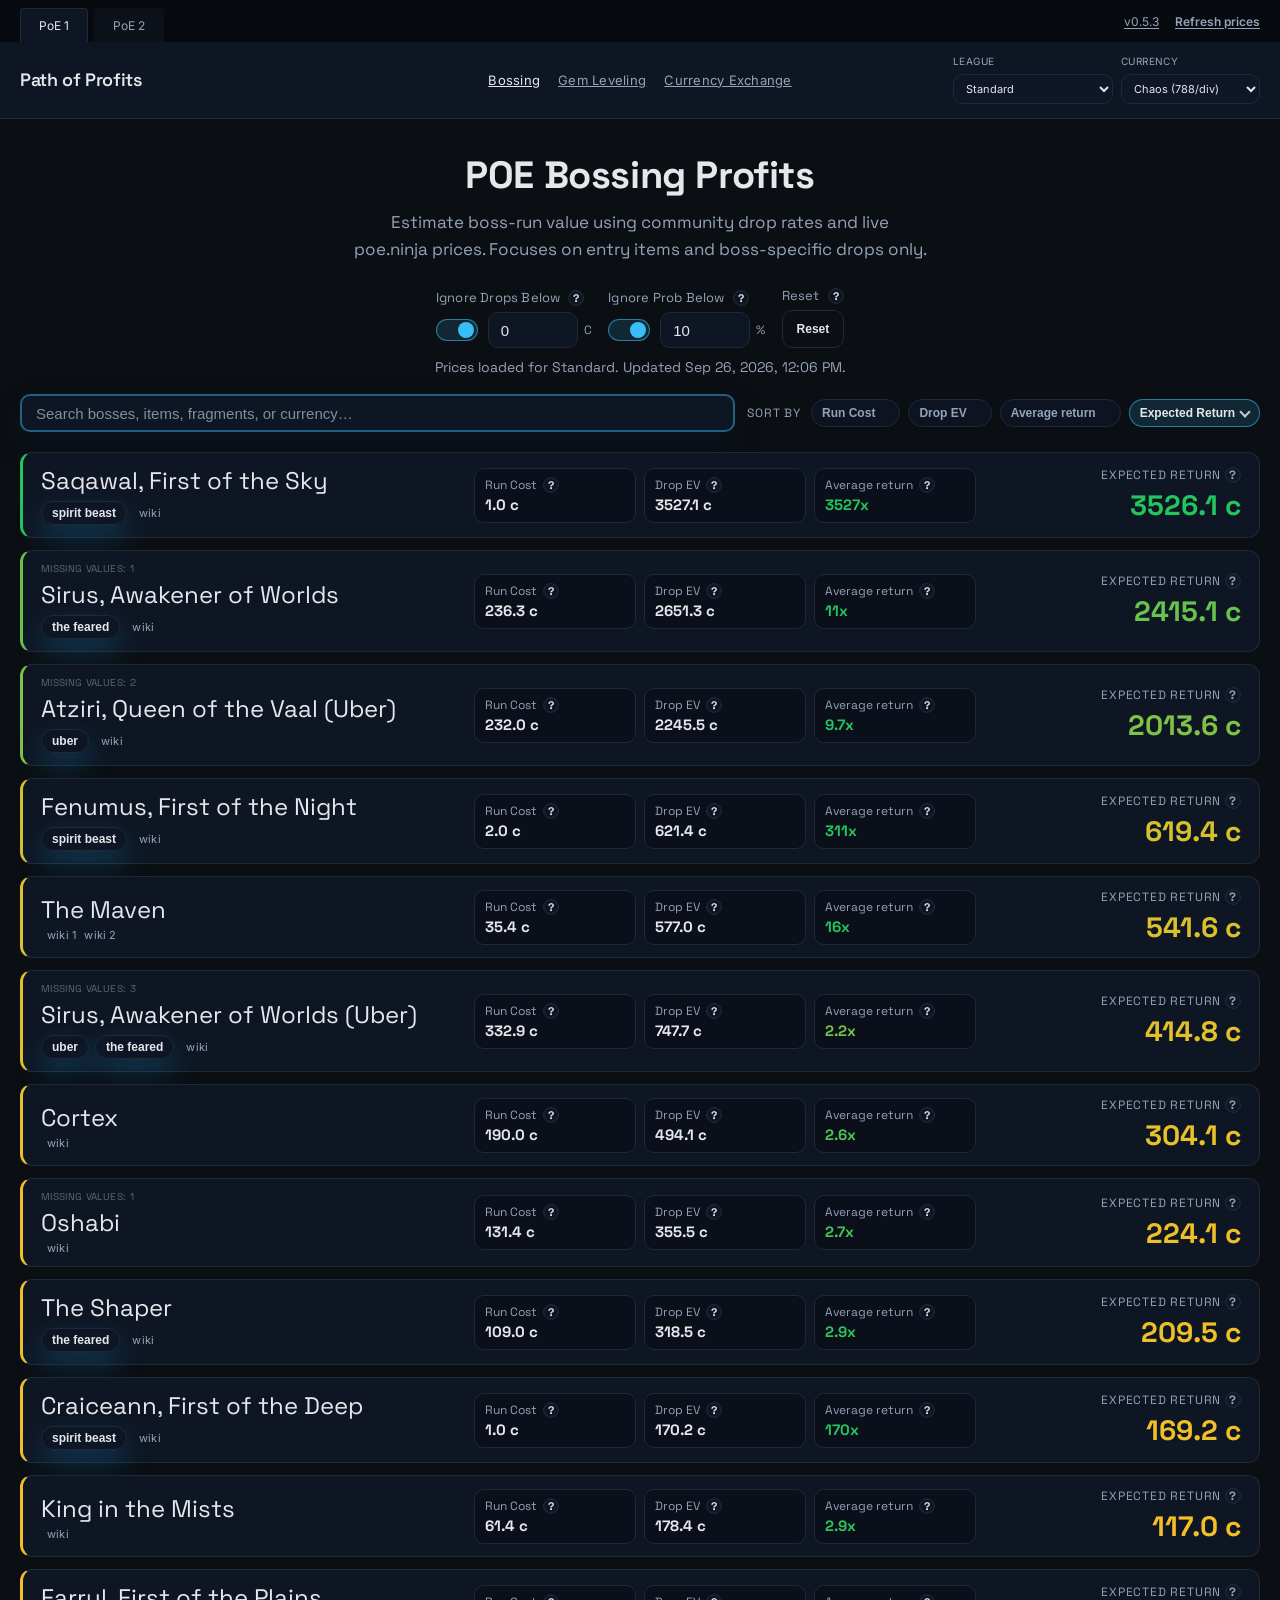
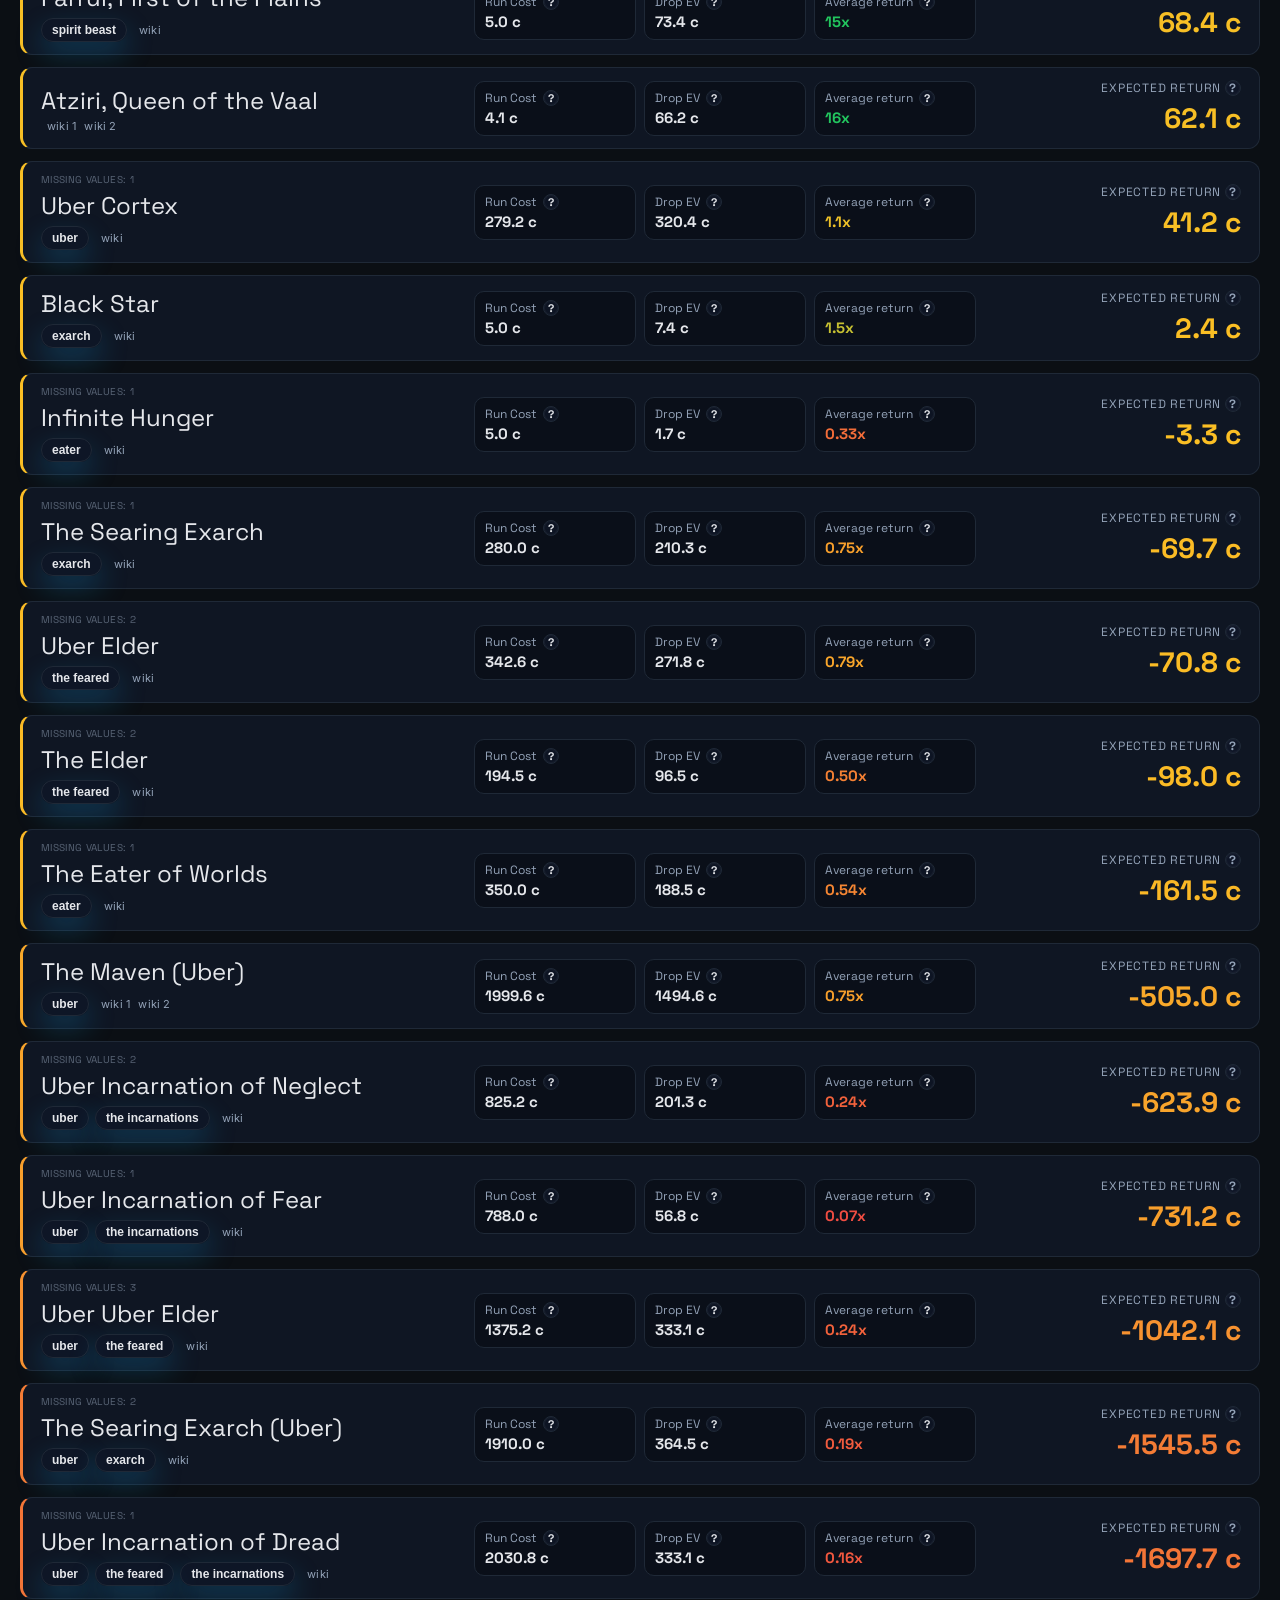
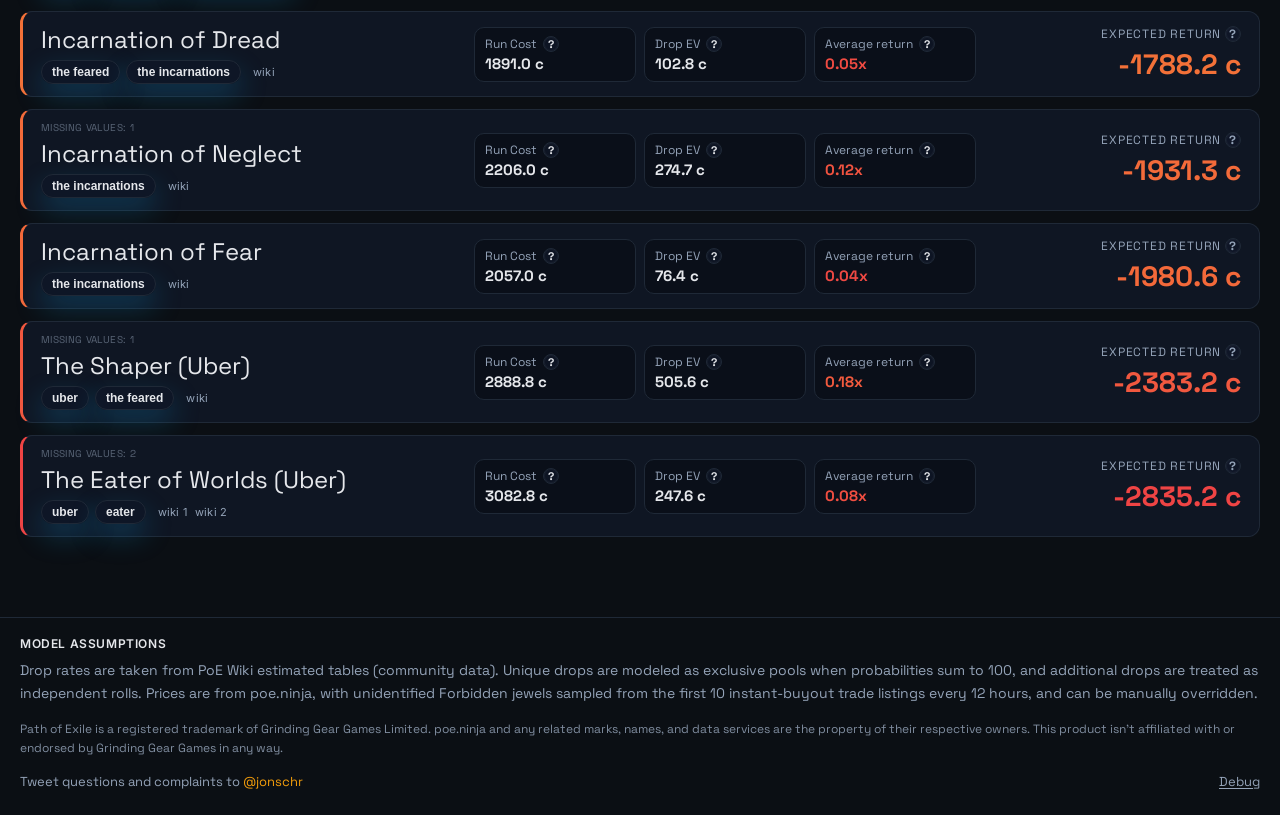
==== commit 30ee080c: "Default exchange balances to one Divine and preserve UI clicks" ====
--- a/index.html
+++ b/index.html
@@ -5,7 +5,7 @@
   <meta name="viewport" content="width=device-width, initial-scale=1" />
   <title>Path of Profits: POE Mirage Bossing Profitability</title>
   <meta name="description" content="Path of Profits helps Path of Exile players estimate POE Mirage bossing profitability using community drop rates and live market prices." />
-  <link rel="stylesheet" href="styles.css?v=0.5.2" />
+  <link rel="stylesheet" href="styles.css?v=0.5.3" />
   <!-- Google tag (gtag.js) -->
   <script async src="https://www.googletagmanager.com/gtag/js?id=G-WSY4V2LS0X"></script>
   <script>
@@ -24,7 +24,7 @@
         <a class="game-tab" href="currency-exchange-poe2.html">PoE 2</a>
       </nav>
       <div class="pre-header-actions">
-        <button type="button" id="openChangelog" class="top-nav-version-link" aria-haspopup="dialog" aria-controls="changelogDialog">v0.5.2</button>
+        <button type="button" id="openChangelog" class="top-nav-version-link" aria-haspopup="dialog" aria-controls="changelogDialog">v0.5.3</button>
         <button id="refresh" class="top-nav-inline-link has-tooltip" type="button" data-tooltip="Refresh reloads cached data or refetches live poe.ninja data, depending on the current mode. Updated timestamps reflect the upstream data timestamp, not when you click refresh." aria-label="Refresh reloads cached data or refetches live poe.ninja data, depending on the current mode. Updated timestamps reflect the upstream data timestamp, not when you click refresh.">Refresh prices</button>
       </div>
     </div>
@@ -172,6 +172,14 @@
         </div>
         <div class="lightbox-body">
           <div class="changelog-content">
+            <article class="changelog-entry">
+            <div class="changelog-meta"><span class="changelog-version">v0.5.3</span><span>2026-10-03</span></div>
+            <ul class="changelog-list">
+              <li>Defaulted starting balances to enough whole Exalted Orbs for PoE1 or Chaos Orbs for PoE2 to buy one Divine Orb at the selected league’s saved hourly rate. Automatic amounts follow refreshed prices; clearing a custom amount restores the default.</li>
+              <li>Preserved custom starting balances and inline amount resets across data refreshes.</li>
+              <li>Fixed category and route clicks being lost after editing quantities or volume, retained category keyboard focus, and kept validation messages visible when toggling filters.</li>
+            </ul>
+          </article>
             <article class="changelog-entry">
             <div class="changelog-meta"><span class="changelog-version">v0.5.2</span><span>2026-10-03</span></div>
             <ul class="changelog-list">
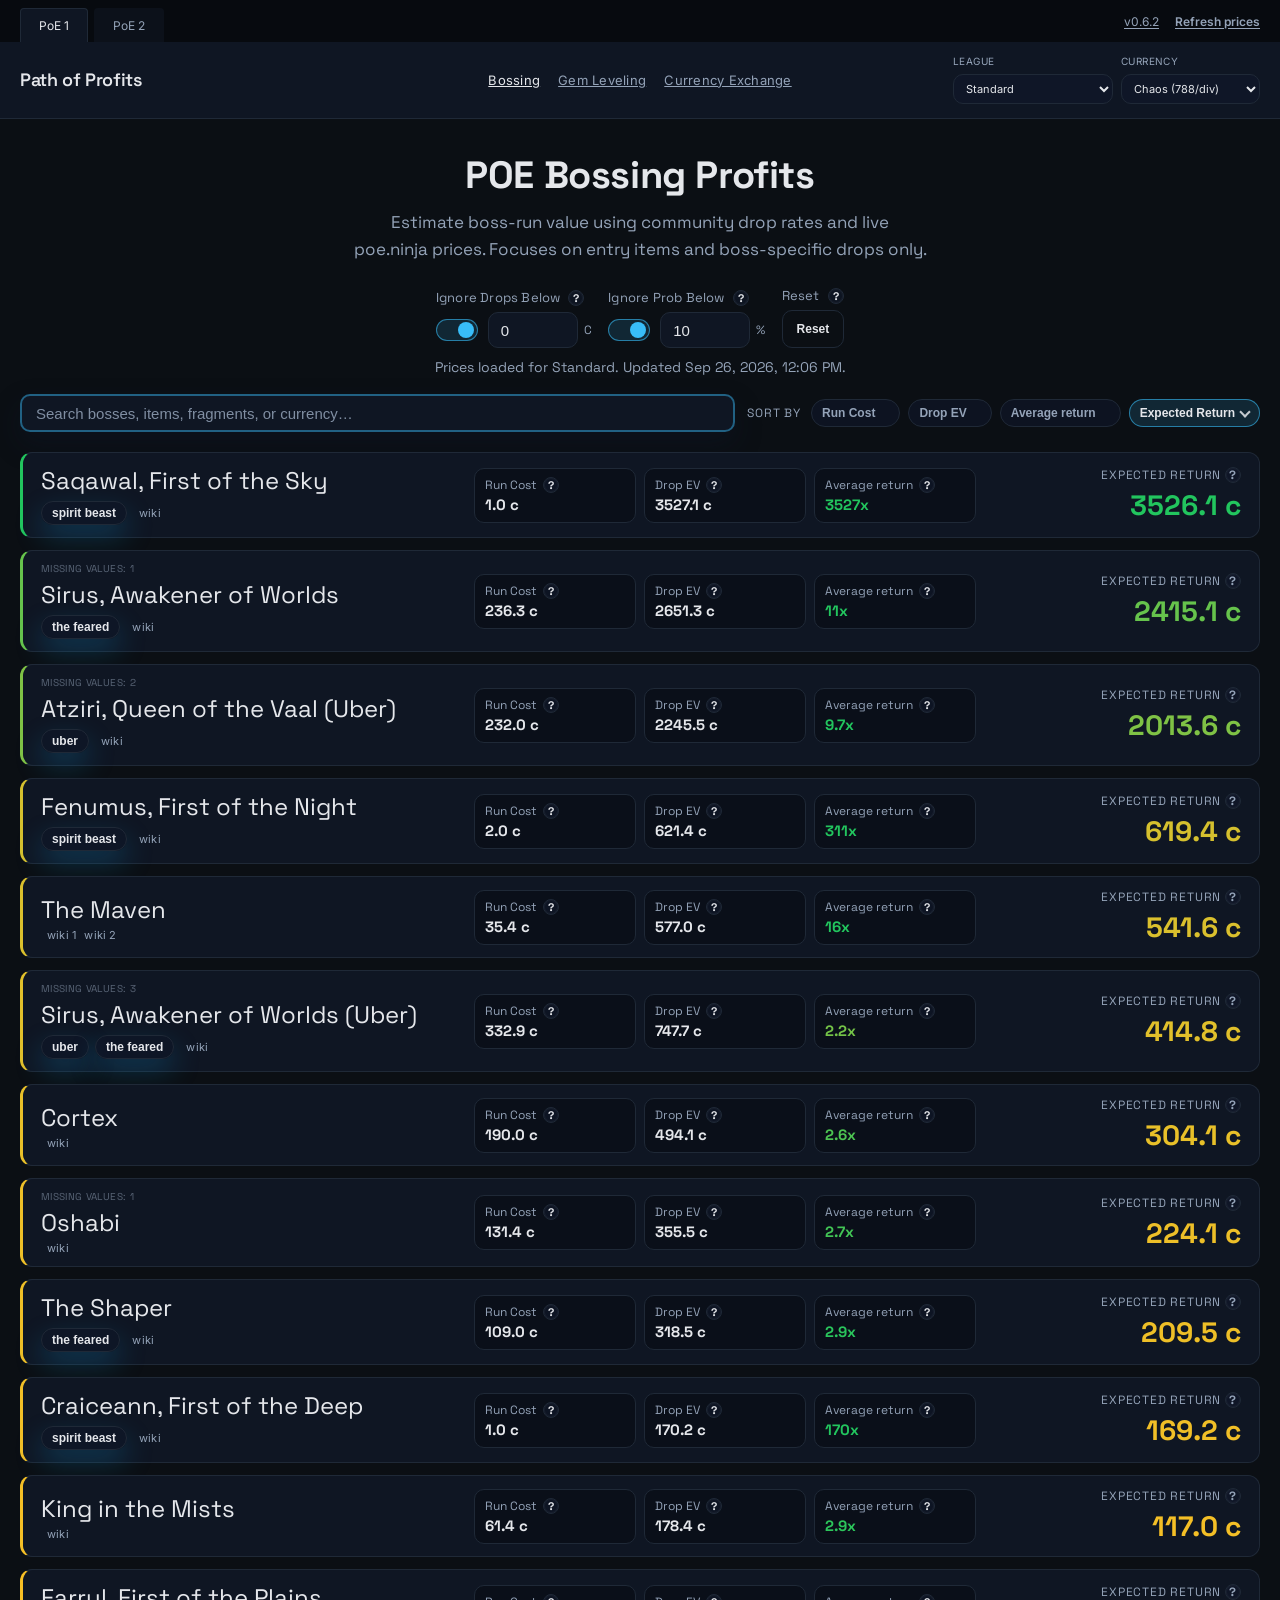
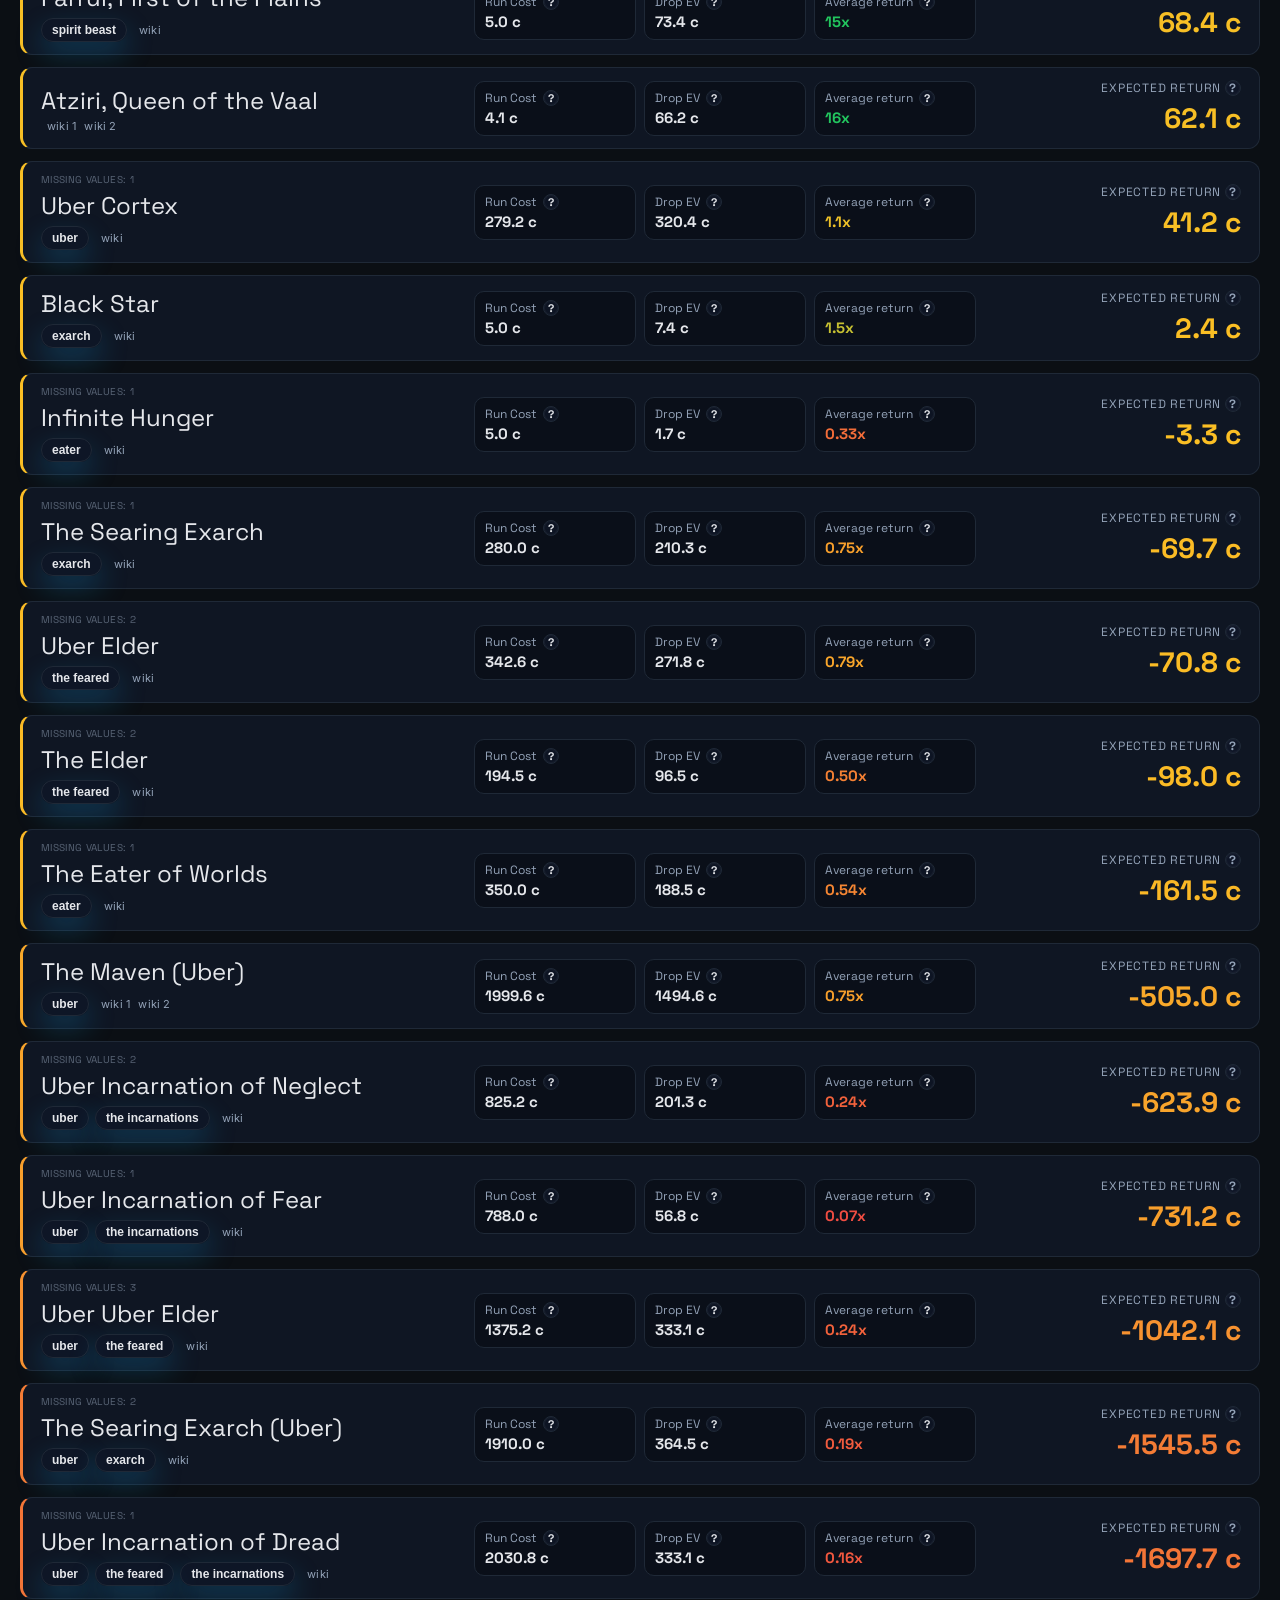
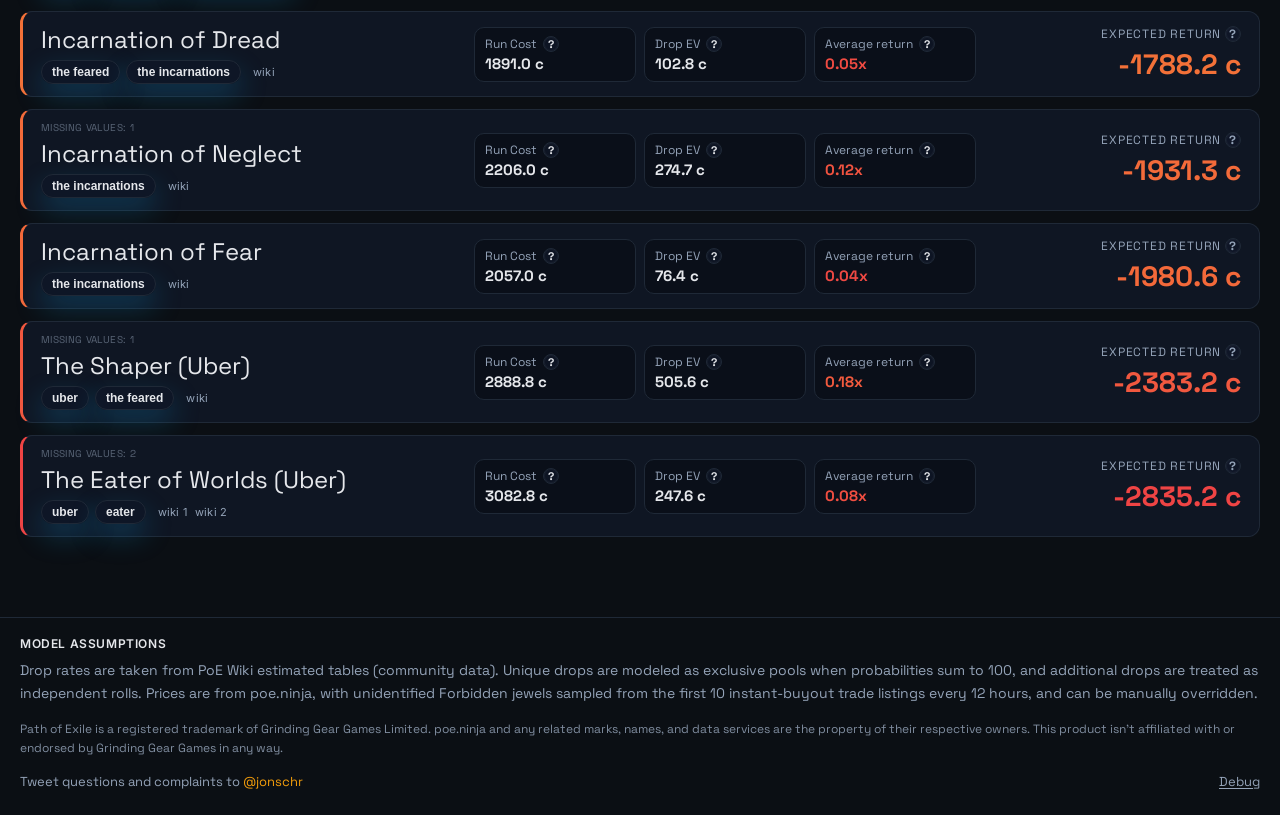
==== commit 15332d74: "Release 0.6.2: add PoE2 Breachstone Flip Calculator" ====
--- a/index.html
+++ b/index.html
@@ -5,7 +5,7 @@
   <meta name="viewport" content="width=device-width, initial-scale=1" />
   <title>Path of Profits: POE Mirage Bossing Profitability</title>
   <meta name="description" content="Path of Profits helps Path of Exile players estimate POE Mirage bossing profitability using community drop rates and live market prices." />
-  <link rel="stylesheet" href="styles.css?v=0.5.3" />
+  <link rel="stylesheet" href="styles.css?v=0.6.2" />
   <!-- Google tag (gtag.js) -->
   <script async src="https://www.googletagmanager.com/gtag/js?id=G-WSY4V2LS0X"></script>
   <script>
@@ -24,7 +24,7 @@
         <a class="game-tab" href="currency-exchange-poe2.html">PoE 2</a>
       </nav>
       <div class="pre-header-actions">
-        <button type="button" id="openChangelog" class="top-nav-version-link" aria-haspopup="dialog" aria-controls="changelogDialog">v0.5.3</button>
+        <button type="button" id="openChangelog" class="top-nav-version-link" aria-haspopup="dialog" aria-controls="changelogDialog">v0.6.2</button>
         <button id="refresh" class="top-nav-inline-link has-tooltip" type="button" data-tooltip="Refresh reloads cached data or refetches live poe.ninja data, depending on the current mode. Updated timestamps reflect the upstream data timestamp, not when you click refresh." aria-label="Refresh reloads cached data or refetches live poe.ninja data, depending on the current mode. Updated timestamps reflect the upstream data timestamp, not when you click refresh.">Refresh prices</button>
       </div>
     </div>
@@ -172,6 +172,17 @@
         </div>
         <div class="lightbox-body">
           <div class="changelog-content">
+            <article class="changelog-entry">
+              <div class="changelog-meta"><span class="changelog-version">v0.6.2</span><span>2026-10-03</span></div>
+              <ul class="changelog-list">
+                <li>Added the PoE2 Breachstone Flip Calculator with all nine purchase paths: level 65 and 80 Revelatory Wombgifts or 300 Breach Splinters, priced in Divines, Chaos, and Exalts. The six-column table includes profit per stone, percentage return, and Profit / 1k blood in Divines, without a separate cost-per-blood column.</li>
+                <li>Added hourly instant-buyout Wombgift quotes at exact item levels, direct trade-search links, price-check timestamps, and local price refresh. Splinter and Breachstone prices use independent exchange currency pairs; unavailable and stale quotes are identified.</li>
+                <li>Automatically selected the highest-value sale currency, with compact selectable Divines, Chaos, and Exalts prices above the table. A custom sale currency updates every row and is highlighted in yellow.</li>
+                <li>Added editable buy and sell prices with highlighted overrides saved per league. Edits recalculate profit and table ordering; clearing prices or resetting overrides restores saved quotes. Applied the same input and override styling to both arbitrage calculators.</li>
+                <li>Added Wombgift, Breach Splinter, Breachstone, and currency icons; scaled positive profits from yellow to green while keeping losses red. Displayed whole Exalts, two-decimal Divines, and one-decimal Chaos.</li>
+                <li>Widened the sale-currency controls and kept the comparison heading and table stationary when switching currencies or showing Reset overrides.</li>
+              </ul>
+            </article>
             <article class="changelog-entry">
             <div class="changelog-meta"><span class="changelog-version">v0.5.3</span><span>2026-10-03</span></div>
             <ul class="changelog-list">
--- a/styles.css
+++ b/styles.css
@@ -2654,6 +2654,43 @@
 /* Currency exchange */
 .exchange-wrap { display: grid; gap: 22px; }
 .exchange-wrap > * { min-width: 0; }
+.breach-caption { margin: 12px 0 0; font: 12px/1.7 var(--ui); color: var(--muted); }
+.breach-table-heading { align-items: end; flex-wrap: wrap; }
+.breach-heading-title { position: relative; }
+.breach-heading-title #resetBreachPrices { position: absolute; top: calc(100% + 6px); left: 0; width: auto; padding: 0; border: 0; background: none; box-shadow: none; font: 10px/1.4 var(--ui); white-space: nowrap; }
+.breach-sale-controls { display: flex; align-items: center; gap: 10px; margin-left: auto; max-width: 100%; }
+.breach-sale-controls > span { color: var(--muted); font: 11px var(--ui); }
+.breach-sale-prices { display: grid; grid-template-columns: repeat(3, minmax(0, 1fr)); width: 420px; max-width: 100%; gap: 6px; }
+.breach-sale-price { min-width: 0; padding: 7px 8px; border: 1px solid var(--border); border-radius: 6px; background: var(--surface-1); }
+.breach-sale-price.is-auto-sale { border-color: var(--accent-2); background: rgba(34, 197, 94, 0.07); }
+.breach-sale-price.is-manual-sale { border-color: #facc15; background: rgba(250, 204, 21, 0.07); }
+.breach-sale-heading { display: flex; align-items: center; gap: 4px; margin: 0 0 6px; font: 10px var(--ui); cursor: pointer; }
+.breach-sale-radio { width: 12px; height: 12px; margin: 0; padding: 0; flex-shrink: 0; appearance: auto; box-shadow: none; accent-color: var(--accent-2); }
+.is-manual-sale .breach-sale-radio { accent-color: #facc15; }
+.breach-sale-badge { color: var(--accent-2); font: 9px var(--ui); margin-left: auto; }
+.breach-sale-equivalent { margin-top: 5px; color: var(--muted); font: 10px/1.4 var(--ui); }
+.breach-sale-price .breach-price-input { width: 72px; min-width: 72px; max-width: 72px; height: 24px; padding: 3px 5px; font-size: 11px; }
+.breach-sale-price .field-unit { font-size: 9px; gap: 3px; }
+.breach-sale-price .breach-item-icon { width: 14px; height: 14px; }
+@media (max-width: 600px) {
+  .breach-sale-controls { flex-direction: column; align-items: flex-end; gap: 6px; max-width: 100%; }
+  .breach-sale-price .breach-price-input { width: 48px; min-width: 48px; max-width: 48px; }
+}
+.breach-page .exchange-table small { display: block; margin-top: 7px; font: 10px/1.5 var(--ui); color: var(--muted); }
+.breach-page .exchange-table .breach-price-checked { margin-top: 3px; font-size: 8px; line-height: 1.4; }
+.breach-page .exchange-table td strong { font: 500 13px var(--display); color: var(--ink); }
+.breach-comparison { min-width: 850px; }
+.breach-comparison td { vertical-align: top; }
+.breach-price-input { width: 88px; min-width: 88px; max-width: 88px; }
+.breach-page .table-edit-wrap { justify-content: flex-start; }
+.breach-item-icon { object-fit: contain; flex-shrink: 0; }
+.breach-input-label, .breach-value, .breach-page .field-unit { display: inline-flex; align-items: center; gap: 5px; }
+.breach-value { white-space: nowrap; }
+.breach-header-icon { display: inline-flex; vertical-align: middle; margin-right: 5px; }
+.breach-item-icon[hidden] { display: none; }
+.breach-unavailable summary { cursor: pointer; }
+.breach-unavailable { margin-top: 14px; color: var(--muted); font: 12px/1.7 var(--ui); }
+.breach-unavailable ul { margin: 8px 0 0; padding-left: 20px; }
 .exchange-kicker { color: var(--muted); font: 11px var(--ui); letter-spacing: 0.03em; }
 .exchange-controls { display: flex; flex-wrap: wrap; gap: 16px; align-items: end; }
 .exchange-controls .control-compact { flex: 1 1 155px; }
@@ -2747,11 +2784,8 @@
 .exchange-order-ratio { grid-column: 1 / -1; grid-row: 2; display: flex; gap: 8px; justify-content: center; align-items: center; min-height: 24px; }
 .exchange-step-gold { display: flex; flex-wrap: wrap; align-items: center; justify-content: center; gap: 4px 8px; text-align: center; font: 12px/1.5 var(--ui); color: var(--accent-3); margin: 8px 0 0; }
 .exchange-fee-label { display: flex; justify-content: center; align-items: center; gap: 4px; color: var(--muted); font: 10px/1.4 var(--ui); margin: 0; }
-.exchange-step input.exchange-inline-input { margin: 0; padding: 4px; min-width: 0; border: 1px solid transparent; border-radius: 4px; background: transparent; box-shadow: none; cursor: text; appearance: textfield; }
+.exchange-step input.exchange-inline-input { margin: 0; min-width: 0; max-width: none; cursor: text; appearance: textfield; }
 .exchange-inline-input::-webkit-inner-spin-button, .exchange-inline-input::-webkit-outer-spin-button { appearance: none; margin: 0; }
-.exchange-step input.exchange-inline-input:hover { border-color: var(--border); background: var(--surface-2); }
-.exchange-step input.exchange-inline-input:focus { border-color: var(--accent-border); outline: 1px solid var(--accent); background: var(--surface-2); }
-.exchange-step input.exchange-inline-input.is-edited { color: var(--accent); border-bottom-color: var(--accent-border-soft); }
 .exchange-step input[data-fee] { width: 65px; text-align: right; font: 12px var(--mono); }
 .exchange-step-volume { text-align: center; color: var(--muted); font: 11px/1.6 var(--ui); margin: 8px 0 0; }
 .exchange-step-volume .exchange-item-icon { width: 16px; height: 16px; }
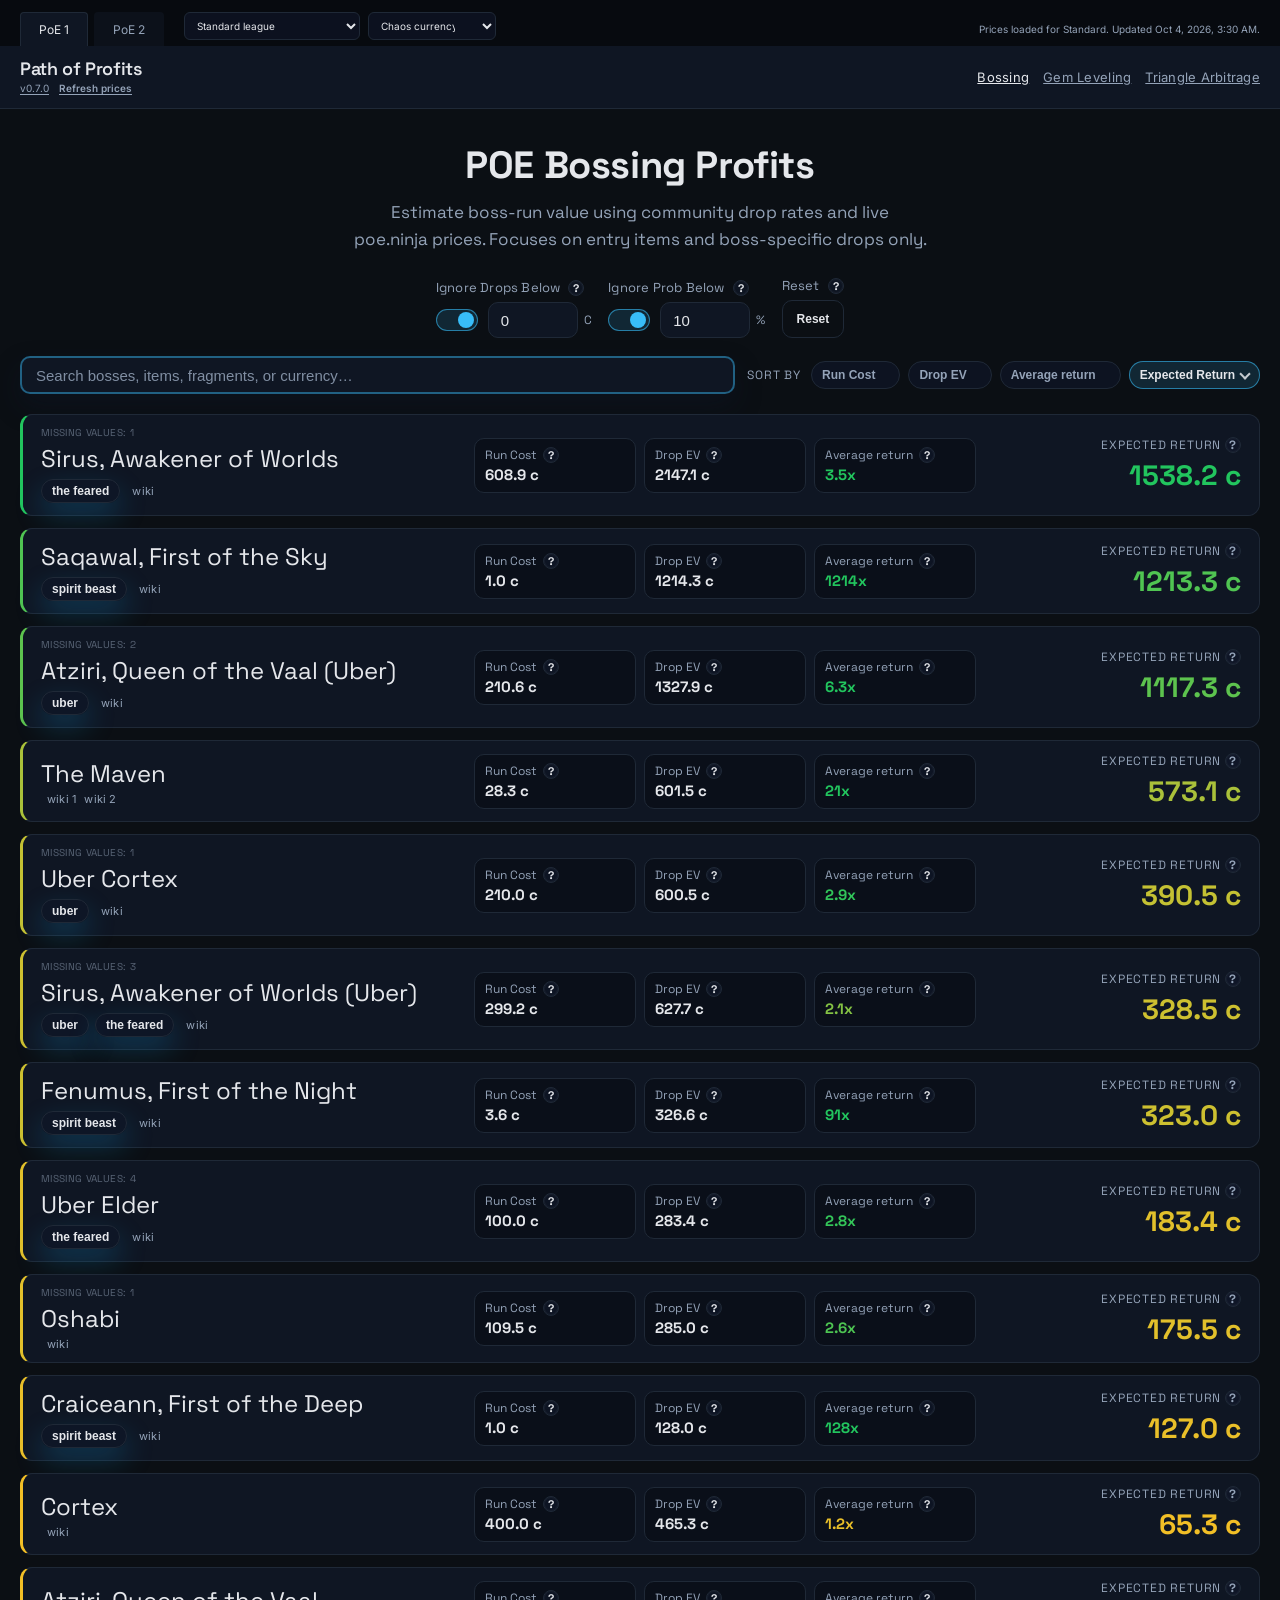
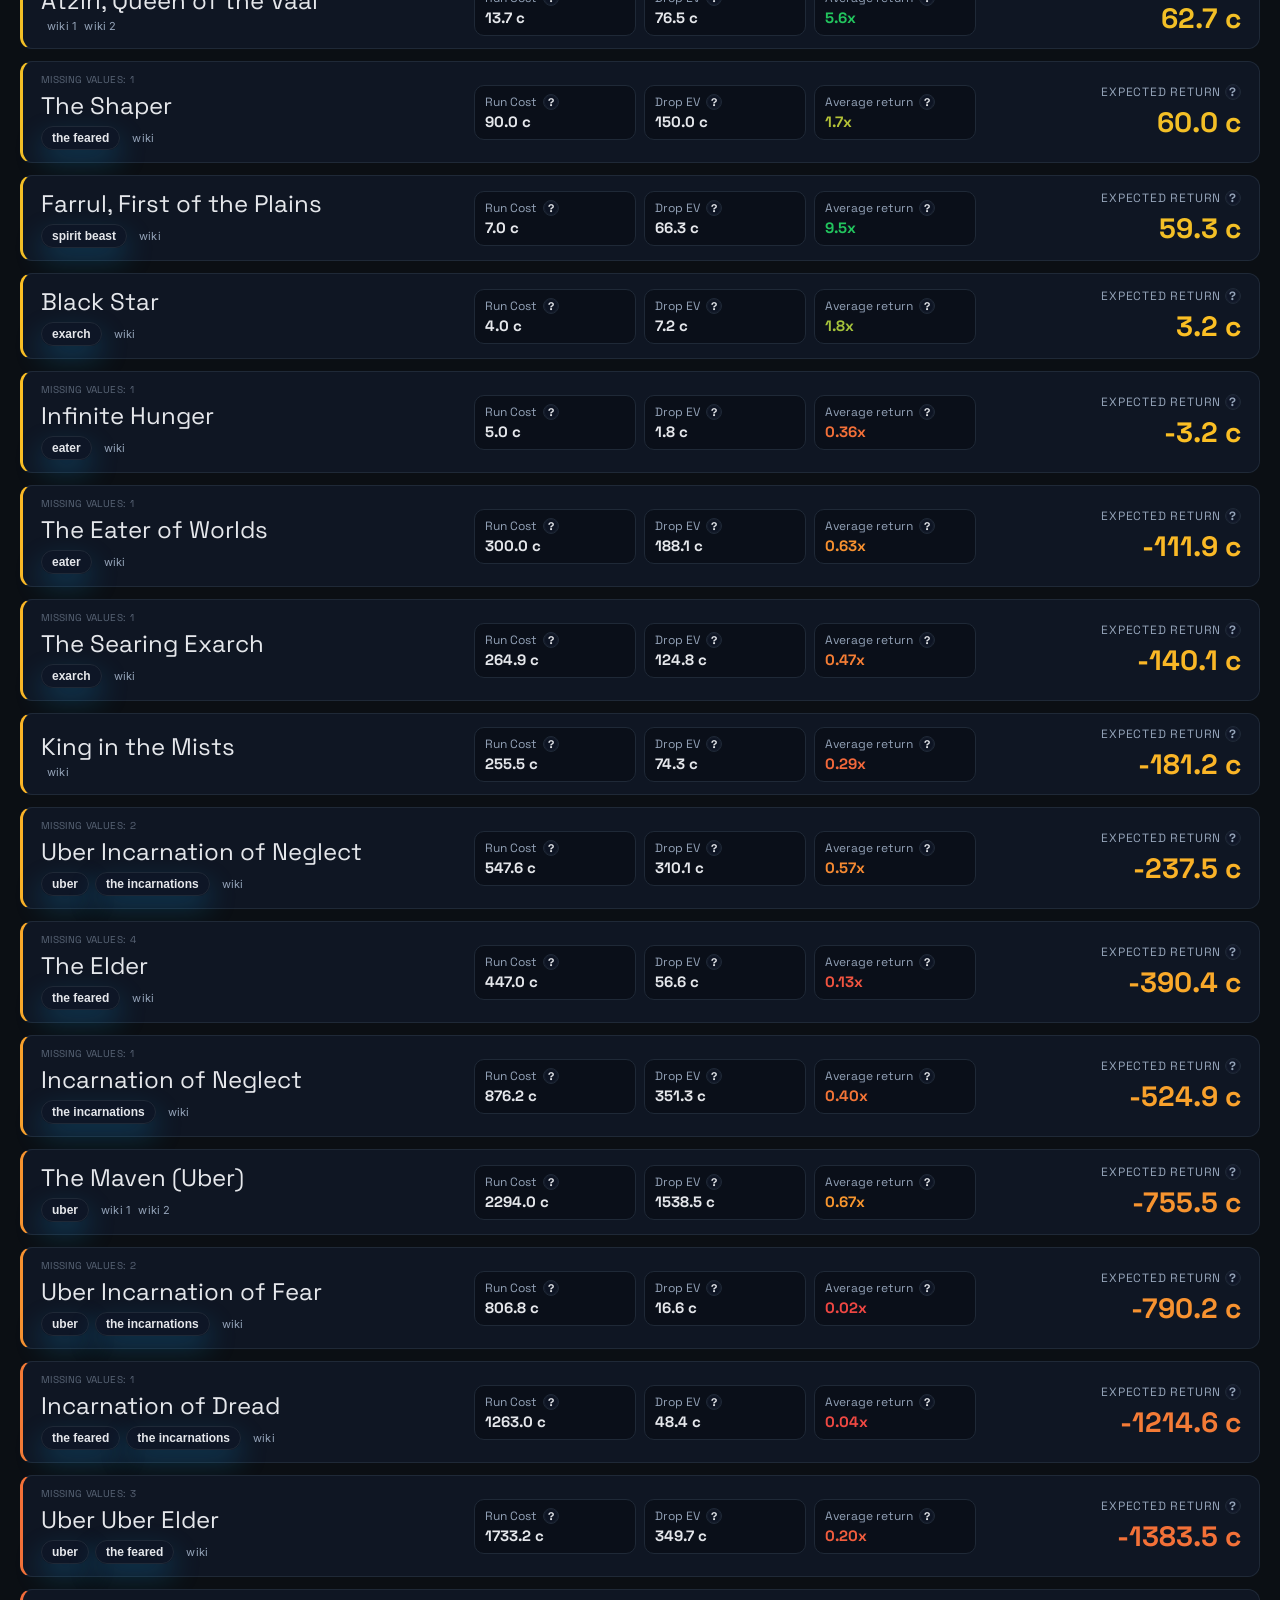
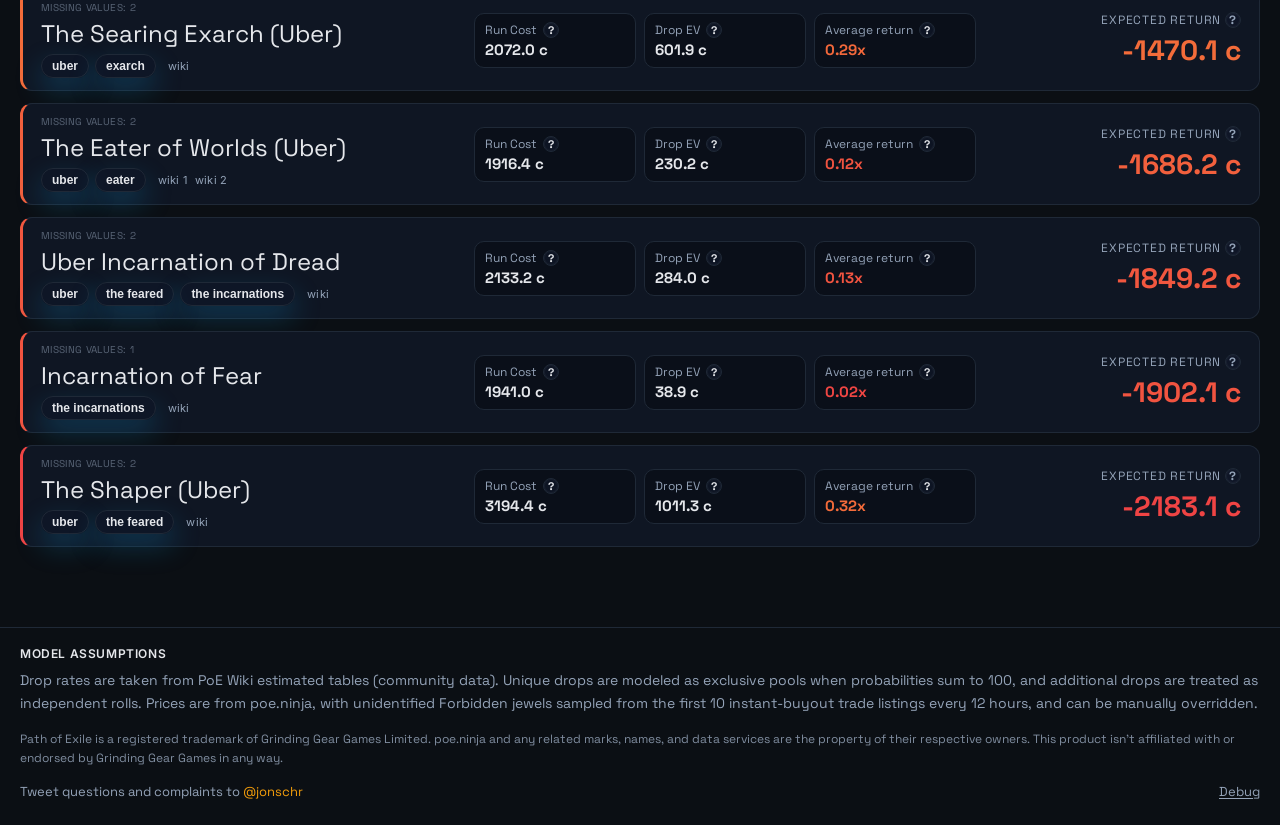
==== commit d543811e: "Release 0.7.0: add page publication controls and Triangle Arbitrage naming" ====
--- a/index.html
+++ b/index.html
@@ -5,7 +5,7 @@
   <meta name="viewport" content="width=device-width, initial-scale=1" />
   <title>Path of Profits: POE Mirage Bossing Profitability</title>
   <meta name="description" content="Path of Profits helps Path of Exile players estimate POE Mirage bossing profitability using community drop rates and live market prices." />
-  <link rel="stylesheet" href="styles.css?v=0.6.2" />
+  <link rel="stylesheet" href="styles.css?v=0.7.0" />
   <!-- Google tag (gtag.js) -->
   <script async src="https://www.googletagmanager.com/gtag/js?id=G-WSY4V2LS0X"></script>
   <script>
@@ -23,36 +23,42 @@
         <a class="game-tab is-active" href="./" aria-current="true">PoE 1</a>
         <a class="game-tab" href="currency-exchange-poe2.html">PoE 2</a>
       </nav>
-      <div class="pre-header-actions">
-        <button type="button" id="openChangelog" class="top-nav-version-link" aria-haspopup="dialog" aria-controls="changelogDialog">v0.6.2</button>
-        <button id="refresh" class="top-nav-inline-link has-tooltip" type="button" data-tooltip="Refresh reloads cached data or refetches live poe.ninja data, depending on the current mode. Updated timestamps reflect the upstream data timestamp, not when you click refresh." aria-label="Refresh reloads cached data or refetches live poe.ninja data, depending on the current mode. Updated timestamps reflect the upstream data timestamp, not when you click refresh.">Refresh prices</button>
-      </div>
+      <div class="pre-header-settings top-nav-settings" aria-label="Site settings">
+        <div class="top-nav-setting league-setting">
+          <label class="league-label" for="leagueSelect">League</label>
+          <select id="leagueSelect"></select>
+        </div>
+        <div class="top-nav-setting">
+          <label class="currency-label" for="displayCurrency">Currency</label>
+          <select id="displayCurrency">
+            <option value="chaos" selected>Chaos currency</option>
+            <option value="divine">Divine currency</option>
+          </select>
+        </div>
+      </div>
+      <div class="pre-header-status"><div id="status" class="status top-nav-snapshot" role="status" aria-live="polite">Ready.</div></div>
     </div>
   <nav class="top-nav" aria-label="Primary">
     <div class="top-nav-inner">
       <div class="top-nav-brand-block">
         <a class="top-nav-brand" href="./">Path of Profits</a>
+        <div class="top-nav-subline">
+        <button type="button" id="openChangelog" class="top-nav-version-link" aria-haspopup="dialog" aria-controls="changelogDialog">v0.7.0</button>
+        <button id="refresh" class="top-nav-inline-link has-tooltip" type="button" data-tooltip="Refresh reloads cached data or refetches live poe.ninja data, depending on the current mode. Updated timestamps reflect the upstream data timestamp, not when you click refresh." aria-label="Refresh reloads cached data or refetches live poe.ninja data, depending on the current mode. Updated timestamps reflect the upstream data timestamp, not when you click refresh.">Refresh prices</button>
+      </div>
       </div>
       <div class="top-nav-center">
         <div class="top-nav-links">
-          <a class="top-nav-link is-active" href="./">Bossing</a>
+          <a class="top-nav-link is-active" href="./" aria-current="page">Bossing</a>
           <a class="top-nav-link" href="gem-leveling.html">Gem Leveling</a>
-          <a class="top-nav-link" href="currency-exchange.html">Currency Exchange</a>
-        </div>
-      </div>
-      <div class="top-nav-meta top-nav-settings" aria-label="Site settings">
-        <div class="top-nav-setting">
-          <label for="leagueSelect">League</label>
-          <select id="leagueSelect"></select>
-        </div>
-        <div class="top-nav-setting">
-          <label for="displayCurrency">Currency</label>
-          <select id="displayCurrency">
-            <option value="chaos" selected>Chaos</option>
-            <option value="divine">Divine</option>
-          </select>
-        </div>
-      </div>
+          <a class="top-nav-link" href="currency-exchange.html">Triangle Arbitrage</a>
+          <a class="top-nav-link" href="conversions.html">Conversion Flips</a>
+          <a class="top-nav-link" href="harvest-flips.html">Harvest Flips</a>
+        <a class="top-nav-link" href="scarab-flips.html">Scarab Flips</a>
+          <a class="top-nav-link" href="links.html">Links</a>
+        </div>
+      </div>
+
     </div>
   </nav>
   </div>
@@ -122,7 +128,7 @@
           <button id="resetAll" class="button-secondary" type="button">Reset</button>
         </div>
       </div>
-      <div id="status" class="status">Ready.</div>
+
     </section>
 
     <section class="sort-search" aria-label="Search and sort bosses">
@@ -172,6 +178,16 @@
         </div>
         <div class="lightbox-body">
           <div class="changelog-content">
+            <article class="changelog-entry">
+              <div class="changelog-meta"><span class="changelog-version">v0.7.0</span><span>2026-10-05</span></div>
+              <ul class="changelog-list">
+                <li>Renamed both currency exchange calculators to Triangle Arbitrage, including navigation labels, page headings, browser titles, and descriptions.</li>
+                <li>Compacted league and display-currency selectors to 28 pixels, moved their labels into the options, and retained accessible labels. Divine-to-Chaos rates are available on hover.</li>
+                <li>Unified the site header with game tabs, compact settings, price status, and version/refresh controls; added a collapsible mobile navigation menu.</li>
+                <li>Added saved Published and Local only page flags, an All pages / Public only local preview toggle, and markers for local-only links. Public-only previews block direct visits to draft pages.</li>
+                <li>Changed publishing to build only published pages and remove links to local-only pages. Kept nine in-progress tool and resource pages as local-only drafts, with the five existing public pages ready for release.</li>
+              </ul>
+            </article>
             <article class="changelog-entry">
               <div class="changelog-meta"><span class="changelog-version">v0.6.2</span><span>2026-10-03</span></div>
               <ul class="changelog-list">
@@ -405,14 +421,15 @@
       </div>
   </dialog>
 
-  <script src="modules/trade.js" defer></script>
-  <script src="modules/ninja-types.js" defer></script>
-  <script src="modules/settings-store.js" defer></script>
-  <script src="modules/http-client.js" defer></script>
-  <script src="modules/cache-store.js" defer></script>
-  <script src="modules/repositories.js" defer></script>
-  <script src="modules/leagues.js" defer></script>
-  <script src="modules/pricing.js" defer></script>
-  <script src="app.js" defer></script>
+  <script src="modules/trade.js?v=0.7.0" defer></script>
+  <script src="modules/ninja-types.js?v=0.7.0" defer></script>
+  <script src="modules/settings-store.js?v=0.7.0" defer></script>
+  <script src="modules/http-client.js?v=0.7.0" defer></script>
+  <script src="modules/cache-store.js?v=0.7.0" defer></script>
+  <script src="modules/repositories.js?v=0.7.0" defer></script>
+  <script src="modules/leagues.js?v=0.7.0" defer></script>
+  <script src="modules/pricing.js?v=0.7.0" defer></script>
+  <script src="app.js?v=0.7.0" defer></script>
+<script src="modules/site-pages.js?v=0.7.0" defer></script><script src="modules/mobile-nav.js?v=0.7.0" defer></script>
 </body>
 </html>
--- a/styles.css
+++ b/styles.css
@@ -34,6 +34,8 @@
 	--ui: 'Inter', 'Segoe UI', sans-serif;
 }
 
+.mobile-nav-toggle { display: none; }
+
 
 * {
 	box-sizing: border-box;
@@ -60,12 +62,31 @@
 	backdrop-filter: blur(8px);
 }
 
-.pre-header { max-width: calc(var(--content-width) + 40px); margin: 0 auto; padding: 8px 20px 0; display: flex; align-items: stretch; justify-content: space-between; gap: 12px; }
+.pre-header { max-width: calc(var(--content-width) + 40px); min-height: 46px; margin: 0 auto; padding: 8px 20px 0; display: grid; grid-template-columns: auto auto minmax(0, 1fr); align-items: end; gap: 20px; }
 .game-tabs { display: flex; align-items: end; gap: 6px; }
-.pre-header-actions { display: flex; align-items: center; gap: 16px; padding-bottom: 6px; }
-.pre-header-actions button { width: auto; box-shadow: none; flex-shrink: 0; }
-.pre-header-actions .has-tooltip::after { left: auto; right: 0; transform: translateY(6px); max-width: min(260px, calc(100vw - 32px)); }
-.pre-header-actions .has-tooltip:hover::after, .pre-header-actions .has-tooltip:focus::after { transform: translateY(0); }
+.pre-header .game-tabs { align-self: stretch; }
+.pre-header-settings { display: flex; align-items: end; justify-self: start; min-width: 0; padding-bottom: 6px; }
+.pre-header-settings:empty { display: none; }
+.pre-header-settings .top-nav-setting { flex: 0 1 176px; min-width: 0; }
+.pre-header-settings label { margin-bottom: 0; }
+.pre-header-settings .top-nav-setting + .top-nav-setting { flex-basis: 128px; }
+.pre-header-settings .top-nav-setting select { width: 176px; min-width: 0; max-width: 100%; height: 28px; border-radius: 6px; font-size: 10px; }
+.pre-header-settings .top-nav-setting + .top-nav-setting select { width: 128px; }
+.pre-header-settings .league-label, .pre-header-settings .currency-label { position: absolute; width: 1px; height: 1px; padding: 0; margin: -1px; overflow: hidden; clip-path: inset(50%); white-space: nowrap; }
+.page-unavailable-link { display: none !important; }
+.local-only-link::after { content: ' •'; color: var(--accent-3); }
+
+.local-preview-toolbar { width: 100%; max-width: calc(var(--content-width) + 40px); margin: 0 auto; padding: 8px 20px; display: flex; align-items: center; flex-wrap: wrap; gap: 8px 18px; color: var(--muted); font: 11px var(--ui); }
+.local-preview-toolbar label { display: inline-flex; align-items: center; gap: 6px; margin: 0; font: inherit; color: inherit; }
+.local-preview-toolbar select { width: auto; min-width: 0; height: 26px; padding: 3px 24px 3px 8px; border-radius: 5px; font: 11px var(--ui); }
+.local-preview-feedback { margin-left: auto; }
+.local-page-status { color: var(--accent-3); }
+.local-page-status.is-published { color: var(--accent-2); }
+@media (max-width: 720px) { .local-preview-toolbar { padding: 8px 16px; gap: 8px 12px; } }
+.pre-header-status { grid-column: 3; min-width: 0; height: 28px; display: flex; align-items: center; justify-content: flex-end; text-align: right; padding-bottom: 6px; }
+.top-nav-subline button { width: auto; box-shadow: none; flex-shrink: 0; font-size: 10px; }
+.top-nav-subline .has-tooltip::after { left: 0; right: auto; transform: translateY(6px); max-width: min(260px, calc(100vw - 32px)); }
+.top-nav-subline .has-tooltip:hover::after, .top-nav-subline .has-tooltip:focus::after { transform: translateY(0); }
 .game-tab, .game-tab:hover { display: inline-block; width: auto; padding: 9px 18px; border: 1px solid transparent; border-bottom: 0; border-radius: 4px 4px 0 0; background: #0c111a; box-shadow: none; color: var(--muted); font: 12px var(--ui); text-decoration: none; transform: none; }
 .game-tab.is-active { color: var(--ink); background: var(--surface-1); border-color: var(--border); }
 .site-header .game-tab:disabled { cursor: not-allowed; opacity: 0.45; }
@@ -77,7 +98,7 @@
 	margin: 0 auto;
 	padding: 14px 20px;
 	display: grid;
-	grid-template-columns: 1fr auto 1fr;
+	grid-template-columns: 168px minmax(0, 1fr);
 	align-items: center;
 	gap: 16px;
 }
@@ -97,15 +118,16 @@
 .top-nav-center {
 	display: flex;
 	align-items: center;
-	justify-content: center;
+	justify-content: flex-end;
+	min-width: 0;
 }
 
 .top-nav-links {
 	display: inline-flex;
 	align-items: center;
-	justify-content: center;
+	justify-content: flex-end;
 	flex-wrap: wrap;
-	gap: 18px;
+	gap: 14px;
 }
 
 .top-nav-brand {
@@ -134,6 +156,7 @@
 }
 
 .top-nav-link {
+	white-space: nowrap;
 	color: var(--muted);
 	text-decoration: underline;
 	font-family: var(--ui);
@@ -142,13 +165,6 @@
 	line-height: 1;
 	letter-spacing: 0.02em;
 	transition: color 140ms ease;
-}
-
-.top-nav-meta {
-	display: flex;
-	align-items: end;
-	justify-self: end;
-	justify-content: flex-end;
 }
 
 .top-nav-settings {
@@ -891,14 +907,6 @@
 	border-color: var(--accent-border);
 	background: var(--accent-bg-soft);
 	color: var(--ink);
-}
-
-.gem-status-row {
-	display: flex;
-	flex-wrap: wrap;
-	align-items: center;
-	justify-content: flex-end;
-	gap: 8px 16px;
 }
 
 .gem-summary {
@@ -2340,6 +2348,9 @@
 }
 
 @media (max-width: 720px) {
+	.pre-header { grid-template-columns: auto minmax(0, 1fr); gap: 8px 12px; padding: 8px 16px 0; }
+	.pre-header-status { grid-column: 2; grid-row: 1; }
+	.pre-header-settings { grid-column: 1 / -1; grid-row: 2; width: 100%; justify-content: flex-start; }
 	.top-nav-inner {
 		padding: 14px 16px;
 		grid-template-columns: 1fr;
@@ -2361,31 +2372,12 @@
 		max-width: none;
 	}
 
-	.top-nav-center,
-	.top-nav-meta {
-		justify-content: center;
-	}
-
 	.top-nav-links {
 		gap: 14px;
 	}
 
-	.top-nav-brand-block,
-	.top-nav-meta {
-		justify-self: center;
-	}
-
-	.top-nav-settings {
-		width: 100%;
-		justify-content: center;
-	}
-
-	.top-nav-setting select {
-		min-width: 140px;
-	}
-
 	.top-nav-brand-block {
-		justify-items: center;
+		justify-items: start;
 	}
 
 	.lightbox-dialog {
@@ -2466,10 +2458,6 @@
 		justify-content: stretch;
 		gap: 10px 12px;
 		align-items: stretch;
-	}
-
-	.gem-status-row {
-		align-items: flex-start;
 	}
 
 	.boss-list summary {
@@ -2824,14 +2812,10 @@
   .exchange-category-filters { flex-direction: row; overflow-x: auto; padding-bottom: 4px; }
   .exchange-category-button { width: auto; flex-shrink: 0; white-space: nowrap; }
   .exchange-category-sidebar h3 { margin-bottom: 8px; }
-  .exchange-page .top-nav-inner { grid-template-columns: 1fr auto; }
-  .exchange-page .top-nav-center { grid-column: 1 / -1; grid-row: 2; }
   .exchange-quote-actions { align-items: start; flex-direction: column; }
   .exchange-steps { grid-template-columns: 1fr; }
 }
 @media (max-width: 720px) {
-  .exchange-page .top-nav-inner { grid-template-columns: 1fr; }
-  .exchange-page .top-nav-center { grid-row: auto; }
   .exchange-detail { padding: 16px; }
   .exchange-detail-heading { align-items: start; }
   .exchange-detail h2 { font-size: 20px; line-height: 1.5; }
@@ -2847,3 +2831,17 @@
   .exchange-table-options { margin-left: auto; }
   .exchange-controls .control-compact { flex-basis: 40%; }
 }
+
+/* Shared mobile navigation, progressively enhanced by mobile-nav.js. */
+@media (max-width: 720px) {
+  .top-nav.has-mobile-menu .top-nav-inner { grid-template-columns: minmax(0, 1fr) auto; gap: 12px; }
+  .top-nav.has-mobile-menu .top-nav-brand-block { grid-column: 1; grid-row: 1; min-width: 0; }
+  .top-nav.has-mobile-menu .top-nav-center { display: none; }
+  .top-nav.has-mobile-menu .mobile-nav-toggle { display: inline-flex; align-items: center; justify-content: center; width: 44px; height: 44px; padding: 10px; grid-column: 2; grid-row: 1; border: 1px solid var(--border); border-radius: 6px; background: var(--surface-2); box-shadow: none; }
+  .mobile-nav-icon { display: flex; flex-direction: column; gap: 5px; width: 20px; }
+  .mobile-nav-icon i { display: block; height: 2px; background: var(--ink); }
+  .top-nav.is-menu-open .top-nav-center { display: block; grid-column: 1 / -1; grid-row: 2; width: 100%; }
+  .top-nav.is-menu-open .top-nav-links { display: flex; flex-direction: column; align-items: stretch; gap: 2px; width: 100%; }
+  .top-nav.is-menu-open .top-nav-link { display: block; width: 100%; padding: 11px 10px; text-align: left; }
+  .mobile-nav-toggle:focus-visible { outline: 2px solid var(--accent); outline-offset: 3px; }
+}
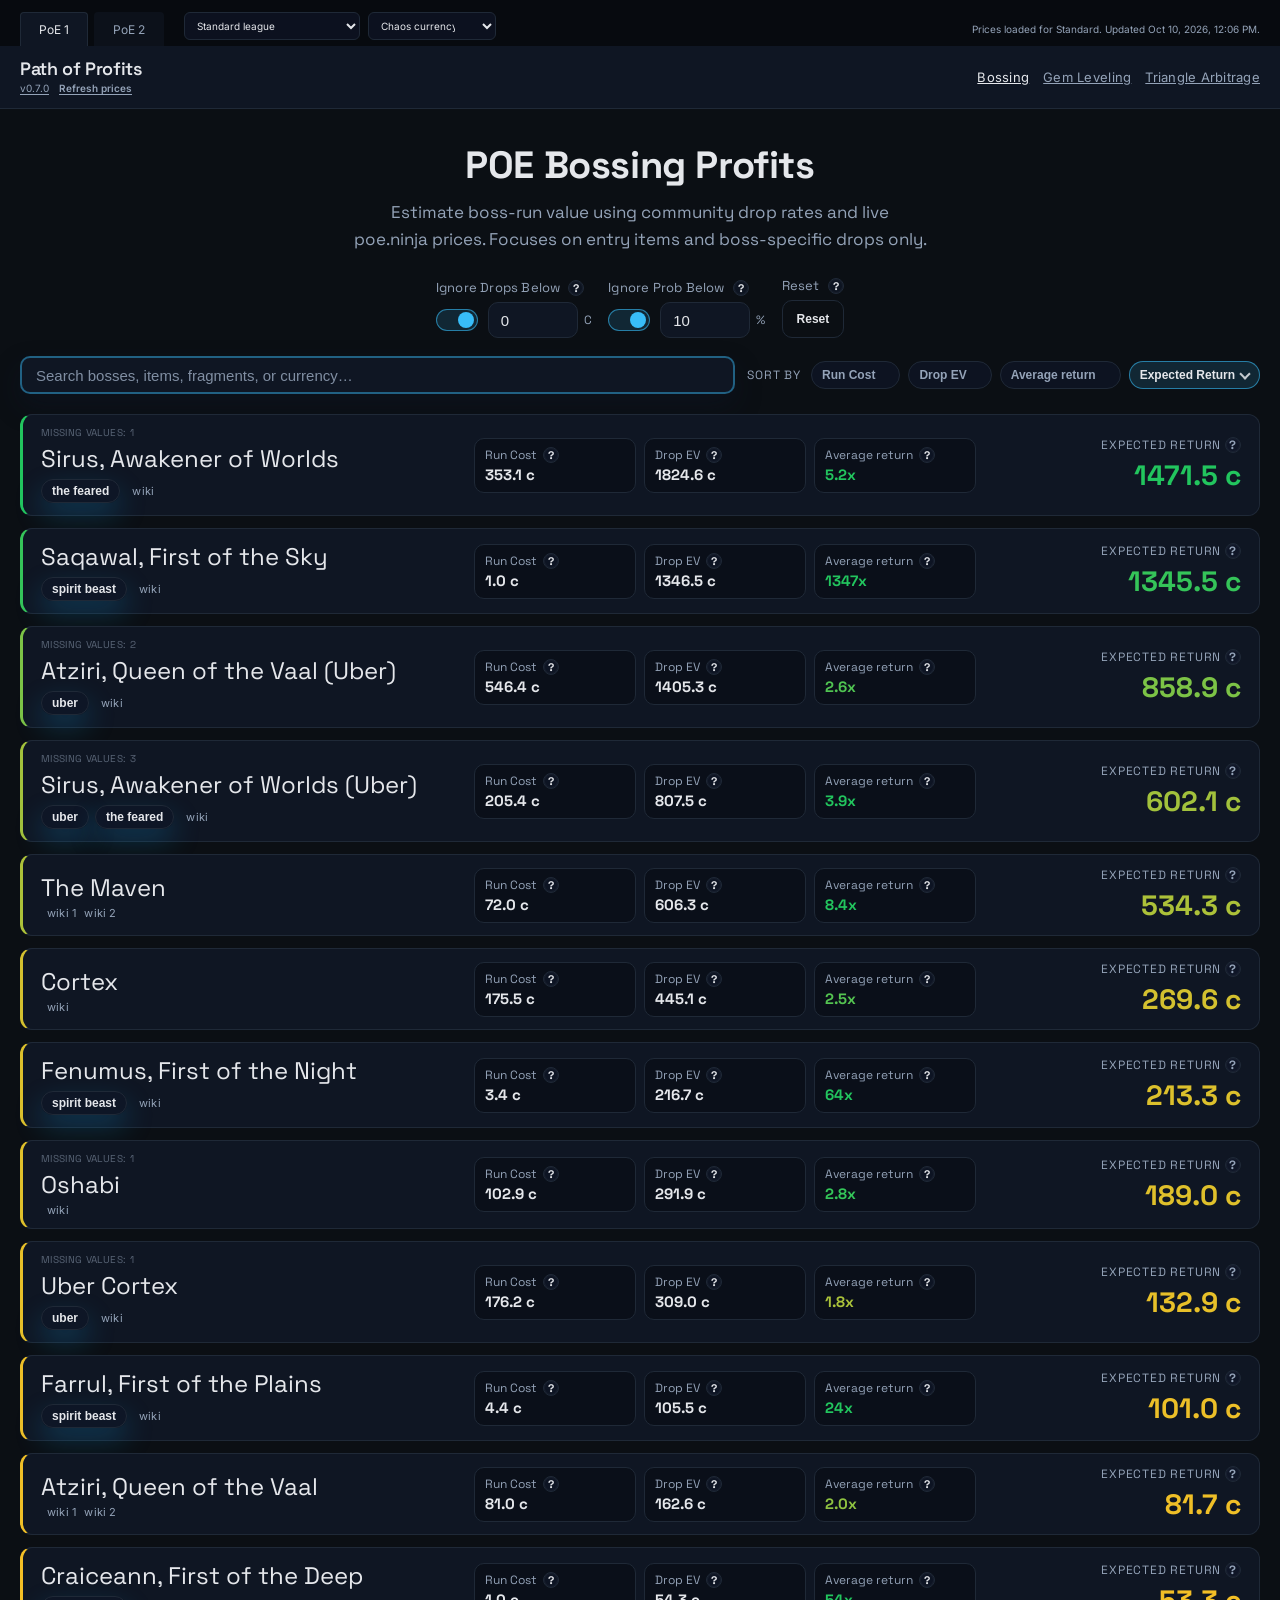
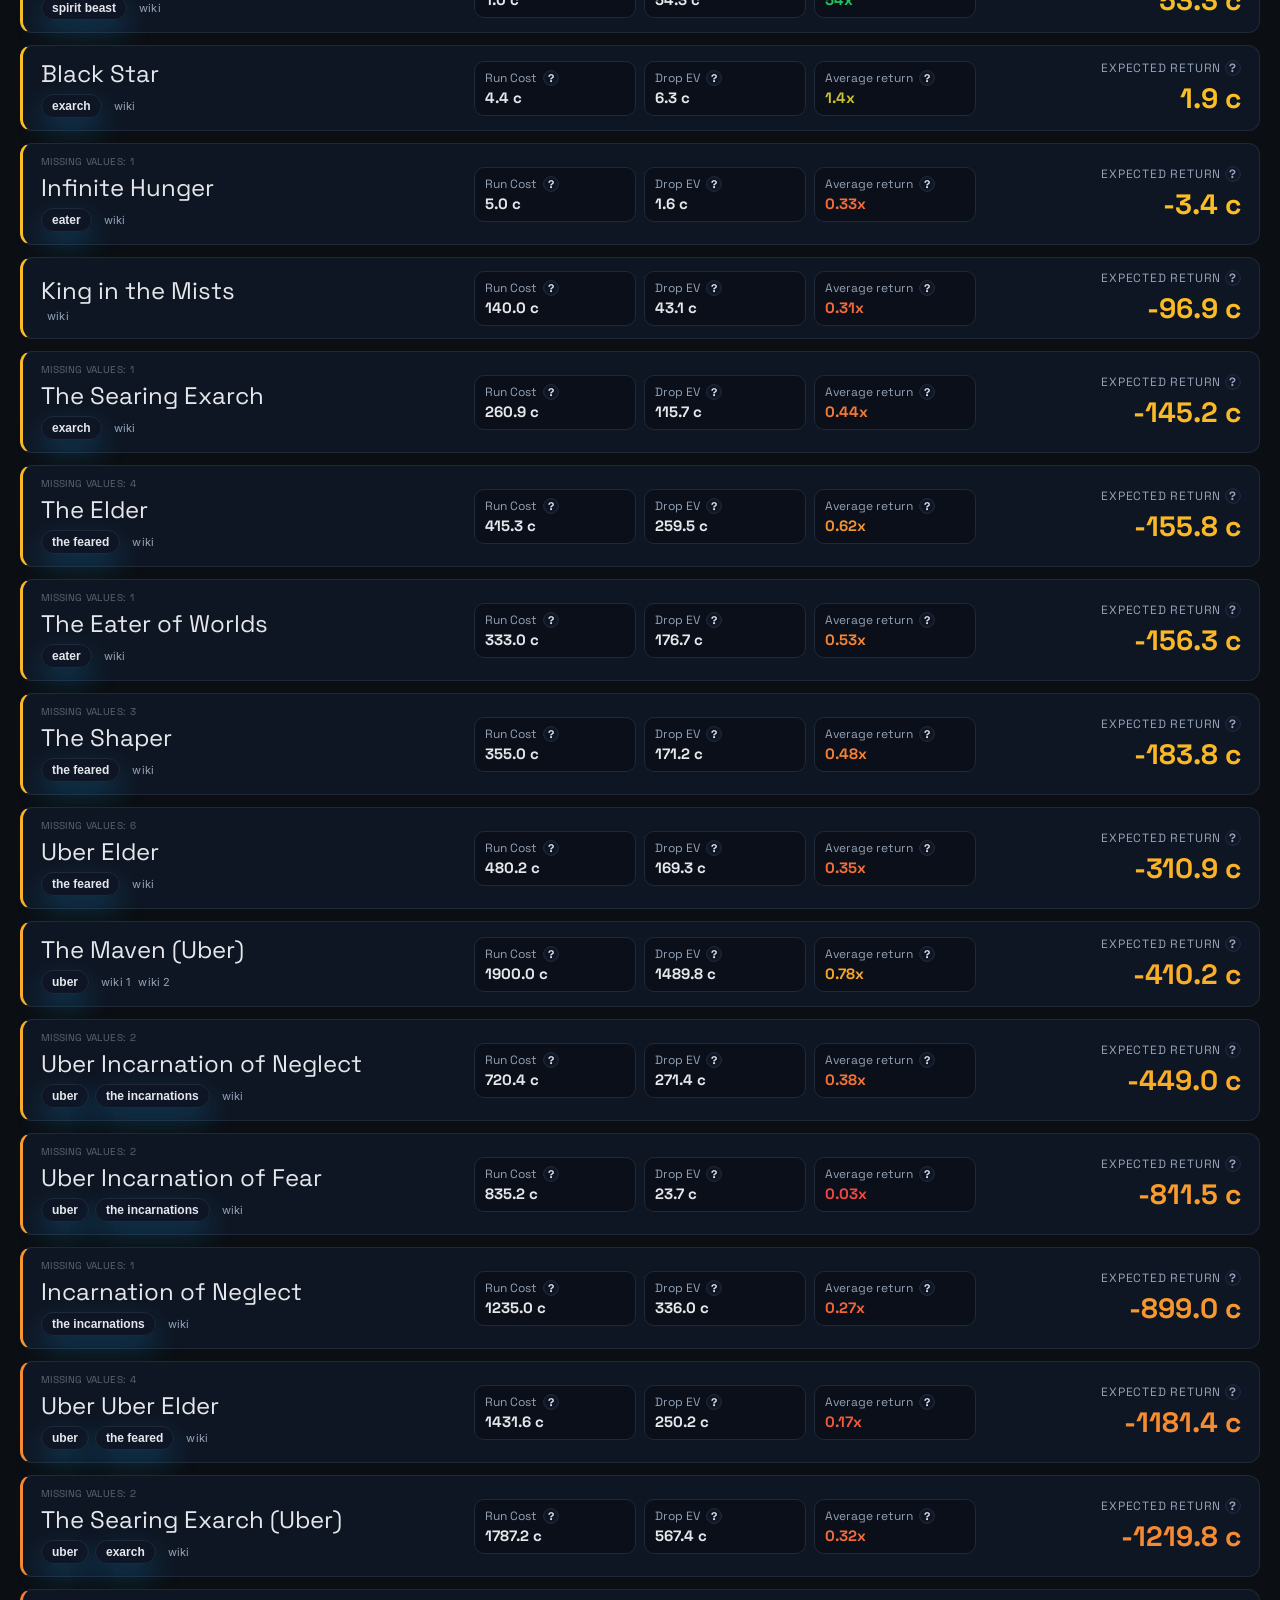
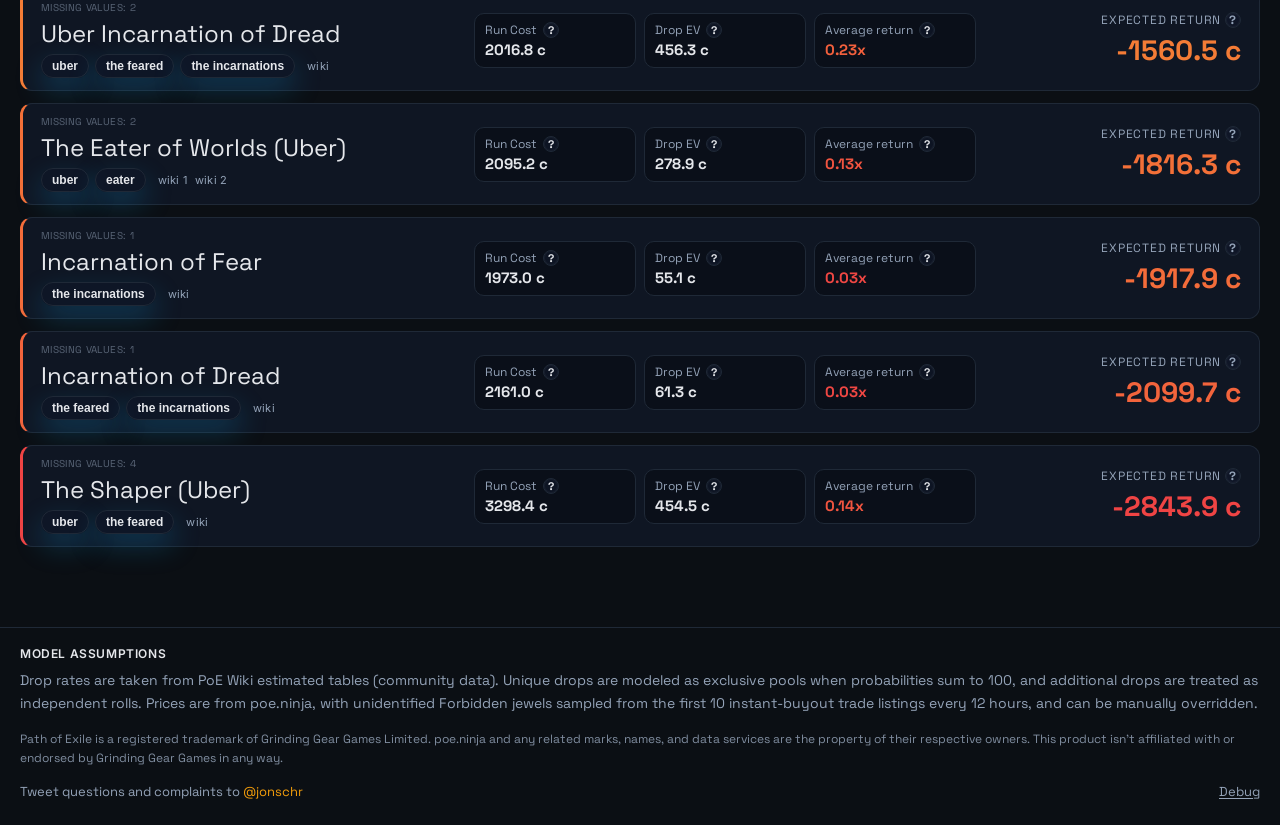
==== commit 3e740cf5: "Update data 2026-10-10T17:25:57Z" ====
--- a/index.html
+++ b/index.html
@@ -16,7 +16,7 @@
     gtag('config', 'G-WSY4V2LS0X');
   </script>
 </head>
-<body>
+<body data-page-visibility="published">
   <div class="site-header">
     <div class="pre-header">
       <nav class="game-tabs" aria-label="Game">
@@ -52,10 +52,10 @@
           <a class="top-nav-link is-active" href="./" aria-current="page">Bossing</a>
           <a class="top-nav-link" href="gem-leveling.html">Gem Leveling</a>
           <a class="top-nav-link" href="currency-exchange.html">Triangle Arbitrage</a>
-          <a class="top-nav-link" href="conversions.html">Conversion Flips</a>
-          <a class="top-nav-link" href="harvest-flips.html">Harvest Flips</a>
-        <a class="top-nav-link" href="scarab-flips.html">Scarab Flips</a>
-          <a class="top-nav-link" href="links.html">Links</a>
+          
+          
+        
+          
         </div>
       </div>
 
